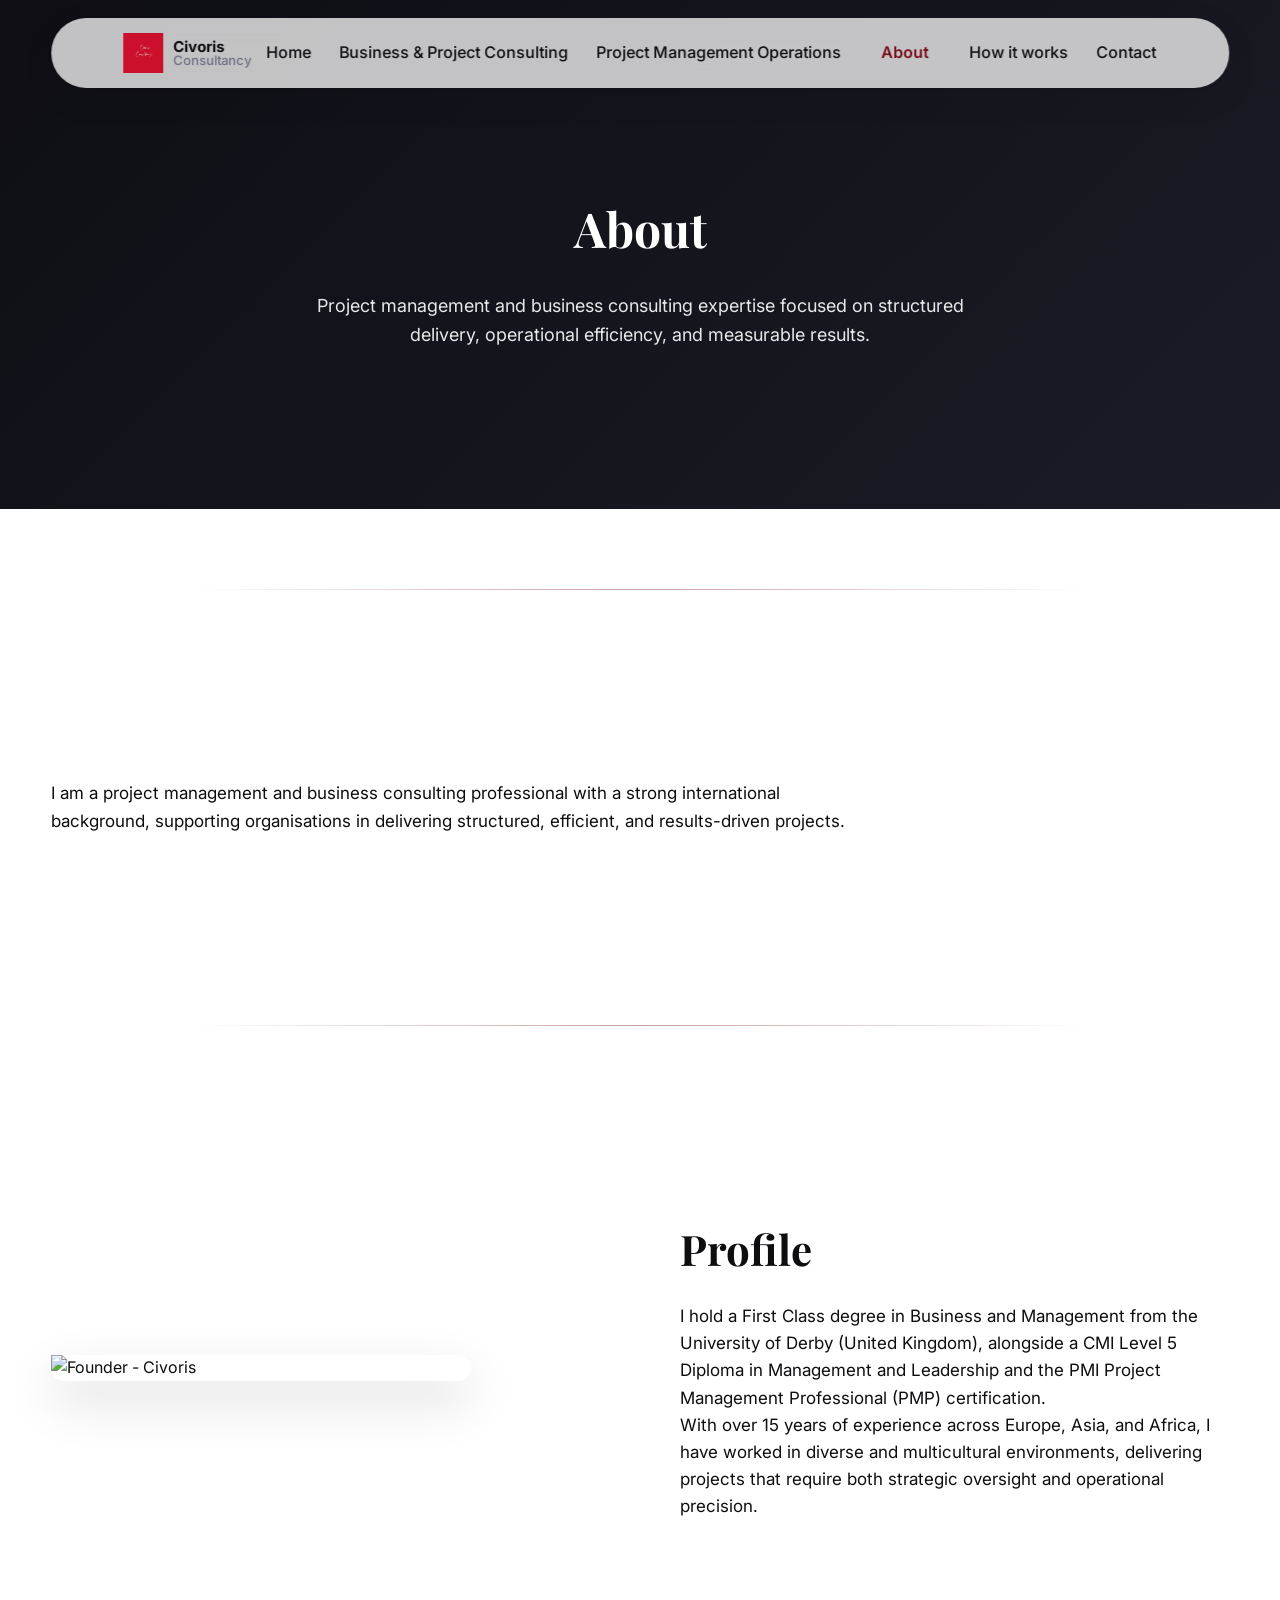
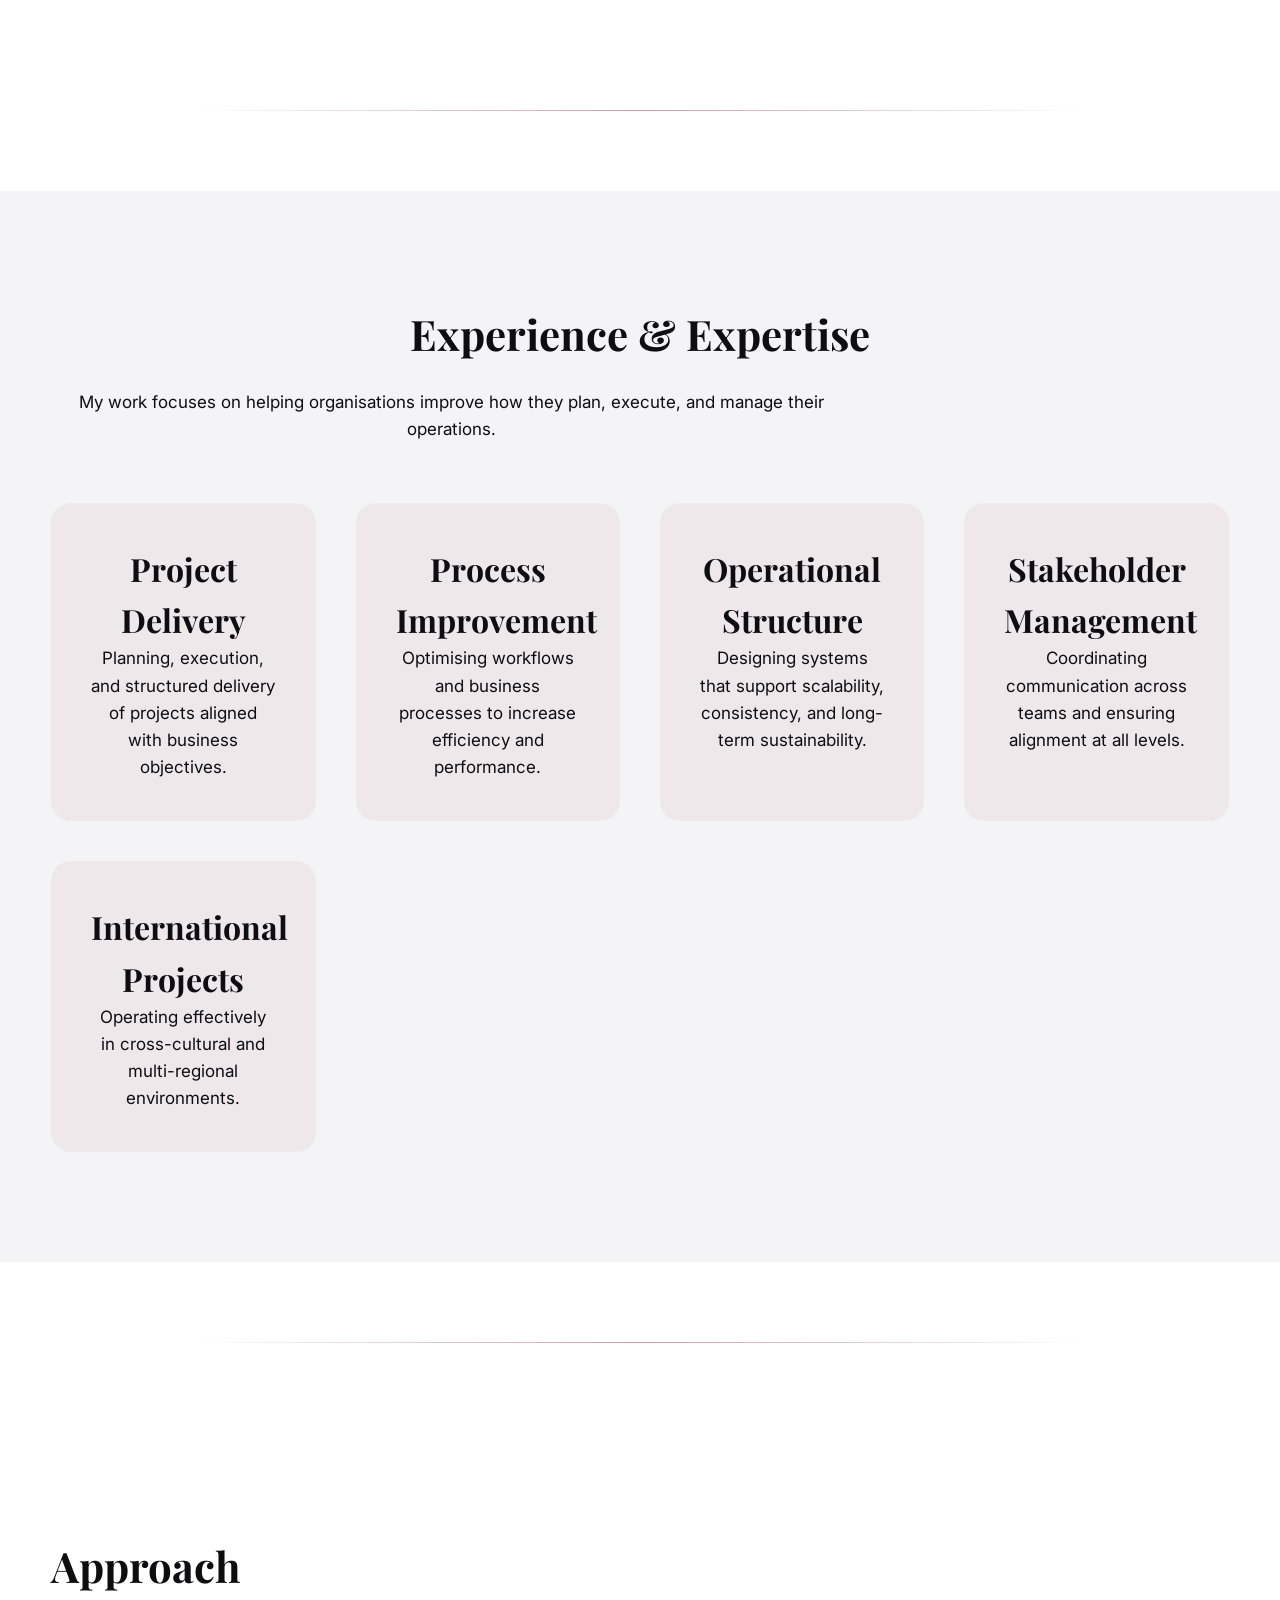
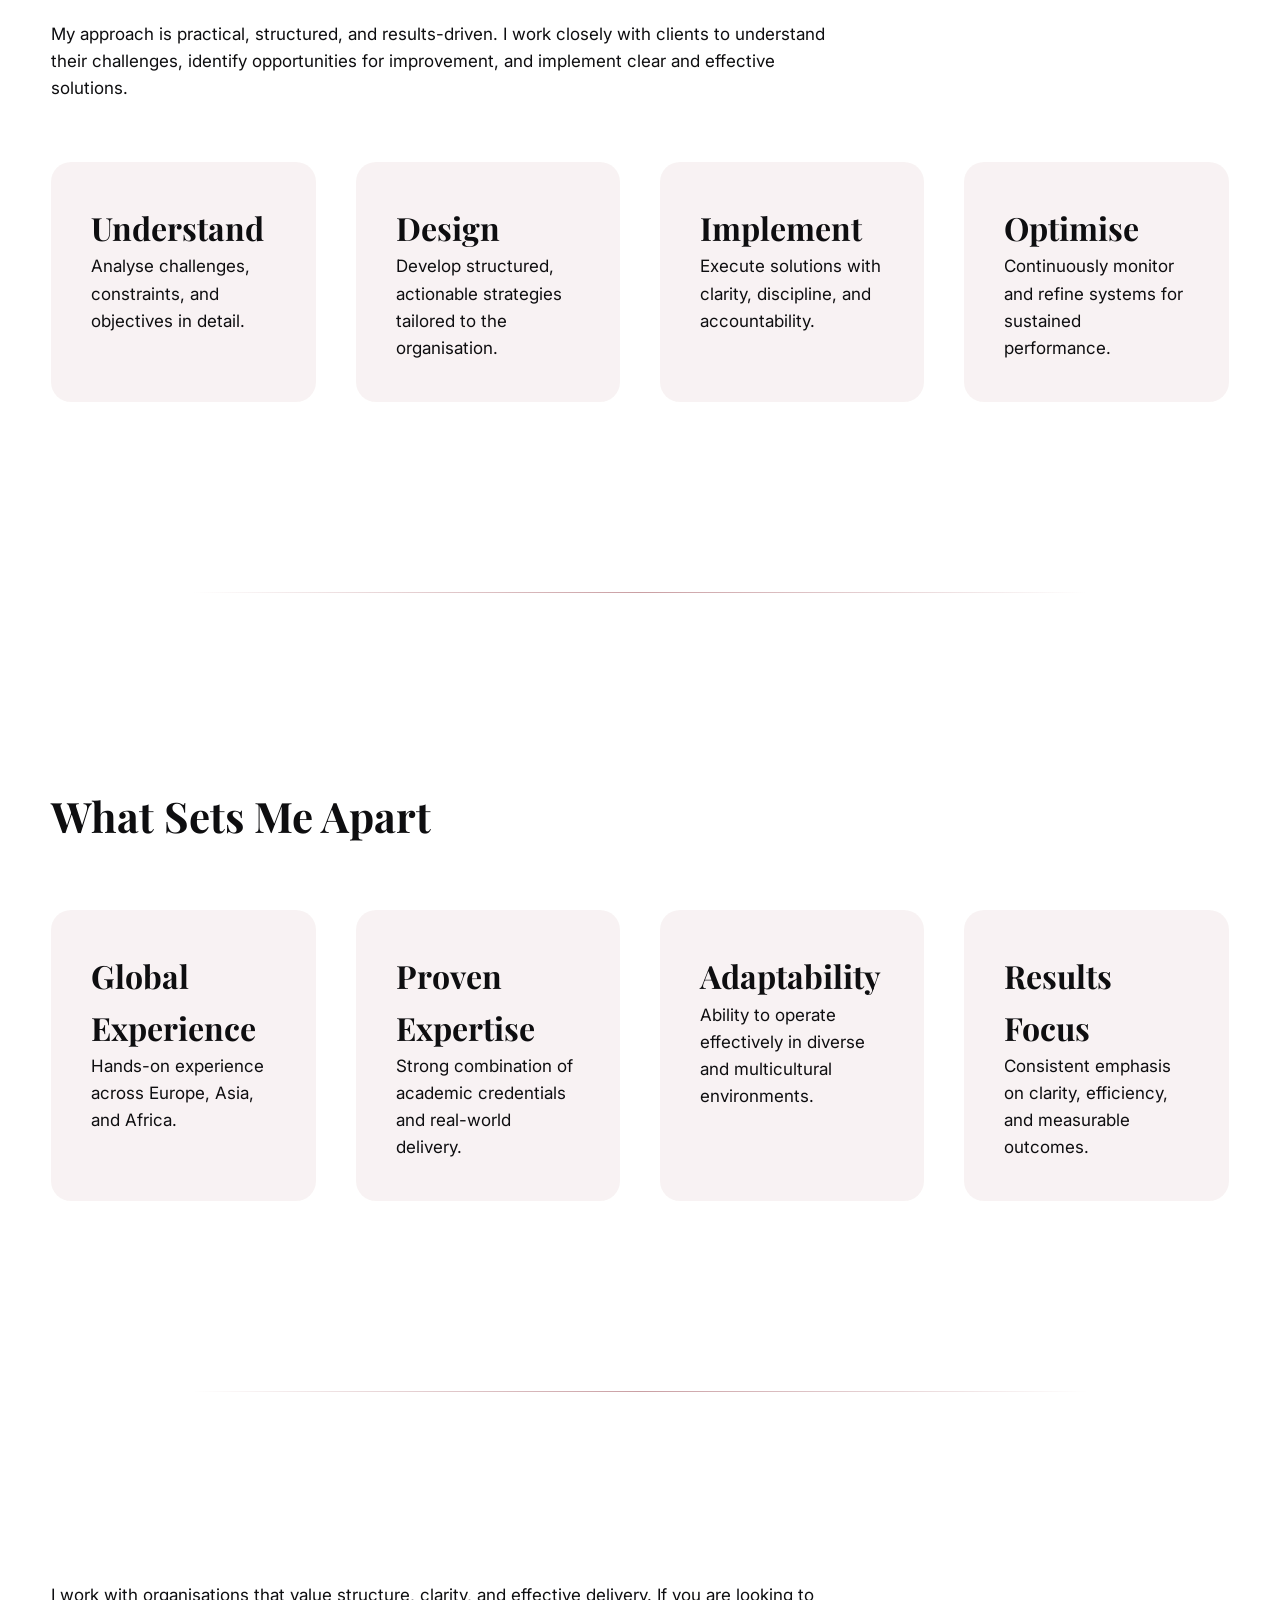
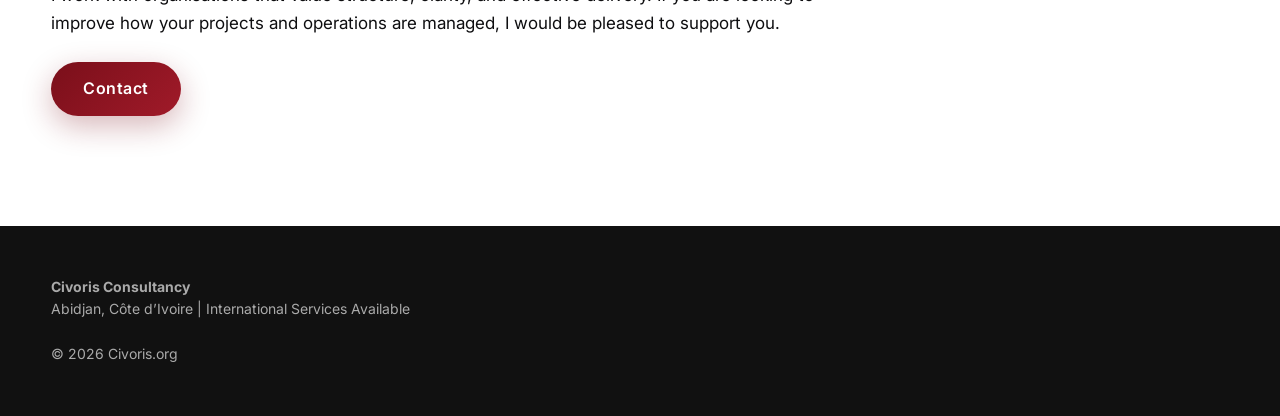
==== about/about.html @ b241bef3 "about founder picture update" ====
<!DOCTYPE html>
<html lang="en">
<head>
<meta charset="UTF-8">
<meta name="viewport" content="width=device-width, initial-scale=1.0">
<title>About | Civoris Consultancy</title>

<link href="https://fonts.googleapis.com/css2?family=Inter:wght@300;400;500;600;700&family=Playfair+Display:wght@600;700&display=swap" rel="stylesheet">
<link rel="stylesheet" href="style.css">

<link rel="icon" type="image/png" href="/home_images/civoris_logo.jpeg">
<meta name="theme-color" content="#7a0f1a">

</head>
<body>

<!-- HEADER -->
<header>
<nav id="navbar">
  <div class="container nav-container">
    
    <div class="logo">
      <a href="../index.html" class="logo-link">
        <img src="/home_images/civoris_logo.jpeg" alt="Civoris logo">
        <div class="logo-text">
          <span class="brand-main">Civoris</span>
          <span class="brand-sub">Consultancy</span>
        </div>
      </a>
    </div>

    <ul>
      <li><a href="../index.html">Home</a></li>
      <li><a href="../business_and_project_consulting/business.html">Business & Project Consulting</a></li>
      <li><a href="../Project_Management_Operations/civoris.html">Project Management Operations</a></li>
      <li><a class="nav-link active" href="#">About</a></li>
      <li><a href="../how_it_works/how.html">How it works</a></li>
      <li><a href="../contact/contact.html">Contact</a></li>
    </ul>

    <button class="hamburger" id="hamb" aria-label="Open mobile menu" aria-expanded="false">
      <span class="bar"></span>
    </button>

  </div>
</nav>
</header>

<!-- MOBILE NAV -->
<div id="mobilePanel" aria-hidden="true">
  <nav style="display:flex;flex-direction:column;gap:6px">

    <button class="mobile-toggle" onclick="window.location.href='../business_and_project_consulting/business.html'">
      Business & Project Consulting
    </button>

    <button class="mobile-toggle" onclick="window.location.href='../Project_Management_Operations/civoris.html'">
      Project Management Operations
    </button>

    <button class="mobile-toggle" onclick="window.location.href='../about/about.html'">
      About
    </button>

    <button class="mobile-toggle" onclick="window.location.href='../how_it_works/how.html'">
      How it works
    </button>

    <a href="../contact/contact.html" class="mobile-link" style="font-weight:700">
      Contact
    </a>

  </nav>
</div>

<main>

<!-- HERO -->
<section class="page-hero">
  <div class="container fade-in">
    <h1>About</h1>
    <p>Project management and business consulting expertise focused on structured delivery, operational efficiency, and measurable results.</p>
  </div>
</section>

<div class="divider"></div>

<!-- INTRO -->
<section>
  <div class="container fade-in">
    <p style="max-width:800px">
      I am a project management and business consulting professional with a strong international background, supporting organisations in delivering structured, efficient, and results-driven projects.
    </p>
  </div>
</section>

<div class="divider"></div>

<!-- PROFILE -->
<section>
  <div class="container founder fade-in">
    
    <div class="founder-img">
<img src="/about_images/founder_portrait.jpg" alt="Founder - Civoris">
    </div>

    <div class="founder-content">
      <h2>Profile</h2>
      <p>
        I hold a First Class degree in Business and Management from the University of Derby (United Kingdom), alongside a CMI Level 5 Diploma in Management and Leadership and the PMI Project Management Professional (PMP) certification.
      </p>
      <p>
        With over 15 years of experience across Europe, Asia, and Africa, I have worked in diverse and multicultural environments, delivering projects that require both strategic oversight and operational precision.
      </p>
    </div>

  </div>
</section>

<div class="divider"></div>

<!-- EXPERIENCE -->
<section class="experience">
  <div class="container fade-in">
    <h2>Experience & Expertise</h2>

    <p style="max-width:800px">
      My work focuses on helping organisations improve how they plan, execute, and manage their operations.
    </p>

    <div class="values-grid">

      <div class="value-box">
        <h3>Project Delivery</h3>
        <p>Planning, execution, and structured delivery of projects aligned with business objectives.</p>
      </div>

      <div class="value-box">
        <h3>Process Improvement</h3>
        <p>Optimising workflows and business processes to increase efficiency and performance.</p>
      </div>

      <div class="value-box">
        <h3>Operational Structure</h3>
        <p>Designing systems that support scalability, consistency, and long-term sustainability.</p>
      </div>

      <div class="value-box">
        <h3>Stakeholder Management</h3>
        <p>Coordinating communication across teams and ensuring alignment at all levels.</p>
      </div>

      <div class="value-box">
        <h3>International Projects</h3>
        <p>Operating effectively in cross-cultural and multi-regional environments.</p>
      </div>

    </div>

  </div>
</section>

<div class="divider"></div>

<!-- APPROACH -->
<section>
  <div class="container fade-in">
    <h2>Approach</h2>

    <p style="max-width:800px">
      My approach is practical, structured, and results-driven. I work closely with clients to understand their challenges, identify opportunities for improvement, and implement clear and effective solutions.
    </p>

    <div class="values-grid">

      <div class="value-box">
        <h3>Understand</h3>
        <p>Analyse challenges, constraints, and objectives in detail.</p>
      </div>

      <div class="value-box">
        <h3>Design</h3>
        <p>Develop structured, actionable strategies tailored to the organisation.</p>
      </div>

      <div class="value-box">
        <h3>Implement</h3>
        <p>Execute solutions with clarity, discipline, and accountability.</p>
      </div>

      <div class="value-box">
        <h3>Optimise</h3>
        <p>Continuously monitor and refine systems for sustained performance.</p>
      </div>

    </div>

  </div>
</section>

<div class="divider"></div>

<!-- DIFFERENTIATION -->
<section>
  <div class="container fade-in">
    <h2>What Sets Me Apart</h2>

    <div class="values-grid">

      <div class="value-box">
        <h3>Global Experience</h3>
        <p>Hands-on experience across Europe, Asia, and Africa.</p>
      </div>

      <div class="value-box">
        <h3>Proven Expertise</h3>
        <p>Strong combination of academic credentials and real-world delivery.</p>
      </div>

      <div class="value-box">
        <h3>Adaptability</h3>
        <p>Ability to operate effectively in diverse and multicultural environments.</p>
      </div>

      <div class="value-box">
        <h3>Results Focus</h3>
        <p>Consistent emphasis on clarity, efficiency, and measurable outcomes.</p>
      </div>

    </div>

  </div>
</section>

<div class="divider"></div>

<!-- CTA -->
<section>
  <div class="container fade-in">
    <p style="max-width:800px">
      I work with organisations that value structure, clarity, and effective delivery. If you are looking to improve how your projects and operations are managed, I would be pleased to support you.
    </p>
    <br>
    <a href="../contact/contact.html" class="btn-primary">Contact</a>
  </div>
</section>

<footer>
  <div class="container">
    <strong>Civoris Consultancy</strong><br>
    Abidjan, Côte d’Ivoire | International Services Available<br><br>
    © 2026 Civoris.org
  </div>
</footer>

</main>

<!-- SAME JS (UNCHANGED) -->
<script>
const hamb = document.getElementById("hamb");
const mobilePanel = document.getElementById("mobilePanel");

hamb.addEventListener("click", () => {
    const isOpen = mobilePanel.classList.toggle("show");
    mobilePanel.setAttribute("aria-hidden", String(!isOpen));
    hamb.setAttribute("aria-expanded", String(isOpen));
});

document.addEventListener("click", e => {
    if (!e.target.closest('#mobilePanel') && !e.target.closest('#hamb')) {
        mobilePanel.classList.remove('show');
        hamb.setAttribute('aria-expanded', 'false');
    }
});

window.addEventListener("scroll", () => {
  document.getElementById("navbar")
  .classList.toggle("scrolled", window.scrollY > 20);
});

const observer = new IntersectionObserver(entries => {
  entries.forEach(entry => {
    if(entry.isIntersecting){
      entry.target.classList.add("visible");
    }
  });
},{ threshold:0.15 });

document.querySelectorAll(".fade-in").forEach(el=>observer.observe(el));
</script>

</body>
</html>
---- about/style.css ----
/* =====================
   DESIGN SYSTEM
===================== */

:root{
  --burgundy:#7a0f1a;
  --burgundy-dark:#5c0b14;
  --black:#0e0e10;
  --dark:#15151c;
  --white:#ffffff;
  --light:#f4f4f6;
  --accent-dark:#7a0f1a;
--primary:#7a0f1a;
--nav-height:80px;
--muted:#6b7280;
  --transition:all .4s cubic-bezier(.2,.8,.2,1);
}
html{
  scroll-behavior:smooth;
}
*{margin:0;padding:0;box-sizing:border-box;}

body{
  font-family:'Inter', sans-serif;
  background:var(--white);
  color:var(--black);
  line-height:1.6;
  overflow-x:hidden;
}

h1,h2,h3{
  font-family:'Playfair Display', serif;
  font-weight:700;
}

h1{
font-size: clamp(34px,5vw,56px);
}

h2{
font-size: clamp(28px,4vw,42px);
}

h3{
font-size: clamp(22px,3vw,32px);
}

p{
font-size: clamp(15px,1.4vw,17px);
}

.container{
width:92%;
max-width:1250px;
margin:auto;
}


section{
padding:110px 0;
}

@media (max-width:880px){

section{
padding:80px 0;
}

}
  
.divider{
  height:1px;
  background:linear-gradient(to right, transparent, rgba(122,15,26,.4), transparent);
  margin:80px auto;
  width:70%;
}

h2{
  font-size:42px;
  margin-bottom:20px;
}

p{
  font-size:17px;
}
.btn-primary{
  backdrop-filter:blur(10px);
  background:linear-gradient(135deg,var(--burgundy),#a01a29);
  color:white;
  padding:14px 32px;
  text-decoration:none;
  font-weight:600;
  letter-spacing:.5px;
  border-radius:50px;
  box-shadow:0 10px 30px rgba(122,15,26,.3);
  transition:all .4s cubic-bezier(.2,.8,.2,1);
  display:inline-block;
}

.btn-primary:hover{
  transform:translateY(-3px);
  box-shadow:0 15px 40px rgba(122,15,26,.4);
}

.btn-outline{
  border:1px solid var(--burgundy);
  padding:12px 28px;
  background: var(--light);
    border-radius:50px;
  color:var(--burgundy);
  text-decoration:none;
  font-weight:600;
  transition:var(--transition);
}

.btn-outline:hover{
    border:1px solid var(--light);
  background:var(--burgundy);
  color:white;
}

/* =====================
   NAVIGATION
===================== */

nav{
  position:fixed;
  width:100%;
  backdrop-filter:blur(12px);
  background:rgba(255,255,255,0.75);
  padding:5px 0;
  z-index:1000;
  transition:all .4s ease;
}
nav.scrolled{
  box-shadow:0 4px 20px rgba(0,0,0,0.08);
}




/* =====================
   MODERN FLOATING NAVBAR
===================== */

#navbar{
position:fixed;
top:18px;
left:50%;
transform:translateX(-50%);
width:92%;
max-width:1200px;

background:rgba(255,255,255,0.75);
backdrop-filter:blur(14px);

border-radius:60px;

box-shadow:
0 10px 35px rgba(0,0,0,0.08),
0 2px 6px rgba(0,0,0,0.05);

z-index:1000;
transition:all .35s ease;
}

#navbar.scrolled{
top:10px;
box-shadow:0 15px 40px rgba(0,0,0,0.12);
}

.nav-container{
display:flex;
align-items:center;
justify-content:space-between;
padding:10px 25px;
}

/* =====================
   LOGO
===================== */

.logo-link{
display:flex;
align-items:center;
gap:10px;
text-decoration:none;
}

.logo img{
height:40px;
width:auto;
}

.logo-text{
display:flex;
flex-direction:column;
line-height:1.1;
}

.brand-main{
font-weight:700;
font-size:15px;
color:var(--black);
}

.brand-sub{
font-size:13px;
color:var(--muted);
margin-top:-2px;
}

/* =====================
   NAV LINKS
===================== */

nav ul{
display:flex;
list-style:none;
gap:28px;
}

.nav-link{
text-decoration:none;
font-weight:500;
color:var(--black);
padding:8px 12px;
border-radius:20px;
transition:all .3s ease;
}

/* hover */
.nav-link:hover{
color:var(--primary);
background:rgba(122,15,26,0.05);
}

/* ACTIVE LINK */
.nav-link.active{
color:var(--primary);
font-weight:600;
}

/* =====================
   HAMBURGER
===================== */

.hamburger{
display:none;
}

@media (max-width:880px){

nav ul{
display:none;
}

.hamburger{
display:flex;
}

}

nav a{
  text-decoration:none;
  color:var(--black);
  font-weight:500;
  transition:var(--transition);
}

nav a:hover{
  color:var(--burgundy);
}


/* hamburger button (mobile) */
.hamburger {
    display: none;
    width: 44px;
    height: 44px;
    border-radius: 10px;
    flex-direction:column;
gap:5px;
    background: transparent;
    margin-left:auto;
    border: 1px solid rgba(7,20,34,0.05);
    align-items: center;
    justify-content: center;
    cursor: pointer;
    transition: transform .18s ease, background .18s ease;
}

    .hamburger[aria-expanded="true"] {
        background: linear-gradient(90deg, rgba(0,224,211,0.08), rgba(0,224,211,0.03));
        transform: scale(0.98)
    }

    .hamburger span{
width:25px;
height:3px;
background:#7a0f1a;
display:block;
border-radius:3px;
}
    .hamburger .bar {
        width: 20px;
        height: 2px;
        background: var(--accent-dark);
        border-radius: 2px;
        display: block;
        position: relative
    }

        .hamburger .bar:after, .hamburger .bar:before {
            content: "";
            position: absolute;
            left: 0;
            width: 20px;
            height: 2px;
            background: var(--accent-dark);
            border-radius: 2px
        }

        .hamburger .bar:before {
            top: -6px
        }

        .hamburger .bar:after {
            top: 6px
        }

        /* ---------------- MOBILE PANEL (sliding) ---------------- */
#mobilePanel {
    position: fixed;
    height:auto;
min-height:250px;
    margin-top: 15px;
    left: 0;
    right: 0;
    top: var(--nav-height);
    background: linear-gradient(180deg, #ffffff, #f8fdff);
    box-shadow: 0 26px 60px rgba(2, 6, 12, 0.12);
    border-radius: 0 0 14px 14px;
    padding: 18px;
    display: none;
    z-index: 1500;
    border-top: 1px solid rgba(7, 20, 34, 0.04);
    max-height: 80vh;
    overflow-y: auto;
    opacity: 0;
    transform: translateY(-20px);
    transition: transform 0.25s cubic-bezier(.2, .9, .2, 1), opacity 0.25s ease;
}

    /* When shown */
    #mobilePanel.show {
        display: block;
        opacity: 1;
        transform: translateY(0);
    }

/* mobile links */
    #mobilePanel a.mobile-link:hover {
        color: var(--primary);
    }
.mobile-link {
    display: block;
    padding: 12px;
    font-weight: 700;
    border-radius: 10px;
    color: var(--accent-dark)
}

.mobile-toggle {
    display: flex;
    justify-content: space-between;
    align-items: center;
    width: 100%;
    padding: 12px;
    border-radius: 10px;
    background: transparent;
    border: none;
    font-weight: 700;
    cursor: pointer;
}

/* small screen: hide desktop nav, show hamburger */
@media (max-width:880px) {
    nav ul {
        display:none;
    }

    .hamburger {
        display: flex
    }

    header {
        left: 8px;
        right: 8px
    }
}

/* small helper to keep dropdown on top of other content */

.actions {
    display: flex;
    gap: 10px;
    align-items: center
}

/* =====================
   HERO
===================== */
/* =====================
   PAGE HERO
===================== */

.page-hero{
  background:linear-gradient(135deg,#0e0e14,#1b1b26);
  color:white;
    text-align:center;
  padding-top:190px;
  padding-bottom:160px;
}

.page-hero .container{
display:flex;
flex-direction:column;
align-items:center;
text-align:center;
}

.page-hero h1{
  font-size:48px;
  margin-bottom:25px;
  max-width:800px;
}

.page-hero p{
  font-size:18px;
  max-width:700px;
  opacity:.9;
}

/* =====================
   FOUNDER SECTION
===================== */

.founder{
  display:grid;
  grid-template-columns:1fr 1fr;
  gap:80px;
  align-items:center;
}

.founder-img {
  width: 100%;
  max-width: 420px;
  border-radius: 20px;
  object-fit: cover;
  box-shadow: 0 20px 50px rgba(0,0,0,0.15);
}

.founder-content h3{
  font-size:30px;
  margin-bottom:20px;
  color:var(--burgundy);
}

/* =====================
   EXPERIENCE BAND
===================== */

.experience{
  background:var(--light);
  text-align:center;
}

.experience-grid{
  display:grid;
  grid-template-columns:repeat(auto-fit,minmax(200px,1fr));
  gap:40px;
  margin-top:60px;
}

.experience-box{
  background:white;
  padding:40px;
  border-radius:20px;
  transition:var(--transition);
}
.experience-box:hover{
  transform:translateY(-10px);
  box-shadow:0 20px 50px rgba(0,0,0,.08);
}

/* =====================
   MISSION & VALUES
===================== */

.values-grid{
  display:grid;
  grid-template-columns:repeat(auto-fit,minmax(250px,1fr));
  gap:40px;
  margin-top:60px;
}

.value-box{
  background:rgba(122,15,26,.05);
  padding:40px;
  border-radius:20px;
  transition:var(--transition);
}
.value-box:hover{
  background:var(--burgundy);
  color:white;
  transform:translateY(-10px);
}

/* =====================
   RESPONSIVE
===================== */

@media(max-width:992px){
  .founder{
    grid-template-columns:1fr;
  }
}

@media(max-width:768px){
  .page-hero h1{font-size:34px;}
  nav ul{display:none;}
}


/* =====================
   CTA
===================== */

.cta{
  background:var(--black);
  color:white;
  text-align:center;
}

/* =====================
   FOOTER
===================== */

footer{
  background:#111;
  color:#aaa;
  padding:50px 0;
  font-size:14px;
}

/* =====================
   ANIMATIONS
===================== */

.fade-in{
  opacity:0;
  transform:translateY(60px);
  transition:all 1s cubic-bezier(.2,.8,.2,1);
}
  
  .fade-in.visible{
  opacity:1;
  transform:translateY(0);
}
/* =====================
   RESPONSIVE
===================== */

/* =====================
   MOBILE NAVIGATION
===================== */

@media (max-width:880px){

nav ul{
display:none;
}

.hamburger{
display:flex;
}

.logo{
font-size:18px;
}

section{
padding:90px 0;
}

h1{
font-size:34px;
}

h2{
font-size:30px;
}

}

@media (max-width:880px){

.logo img{
height:38px;
}

}
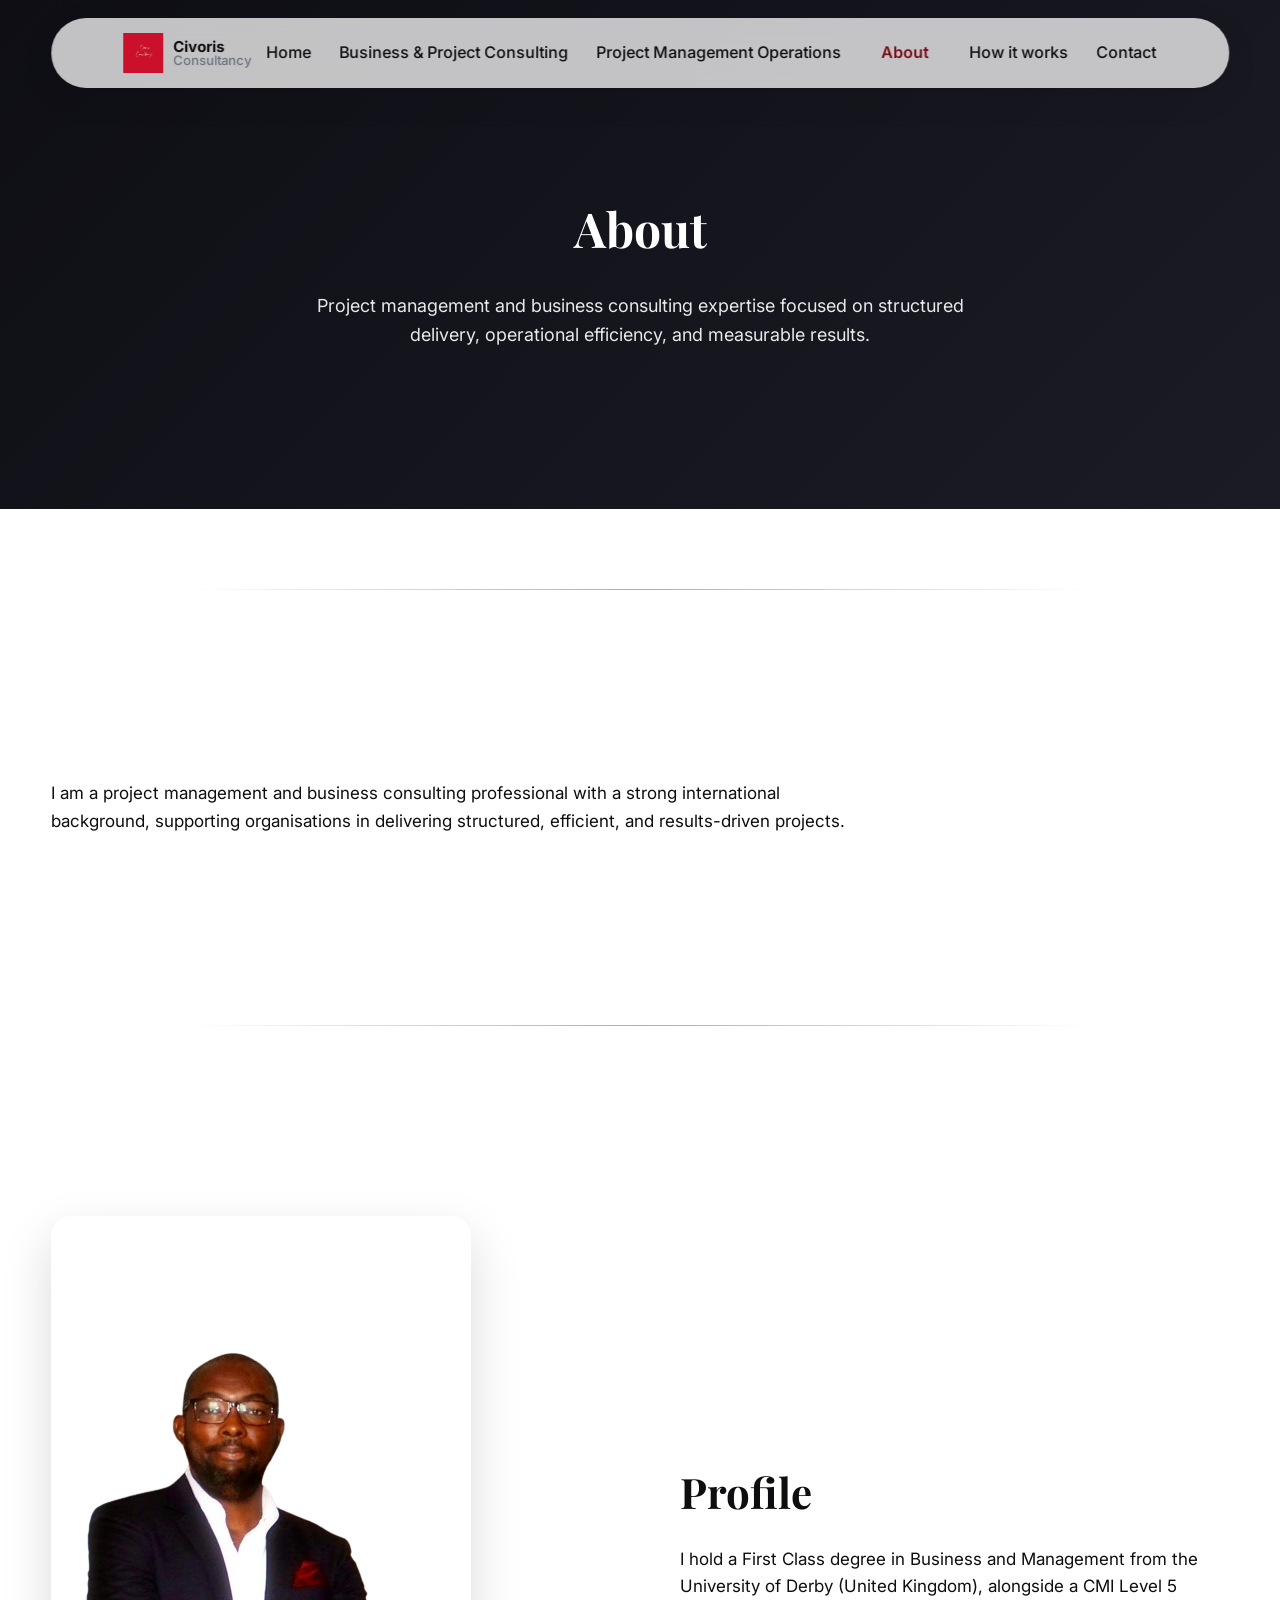
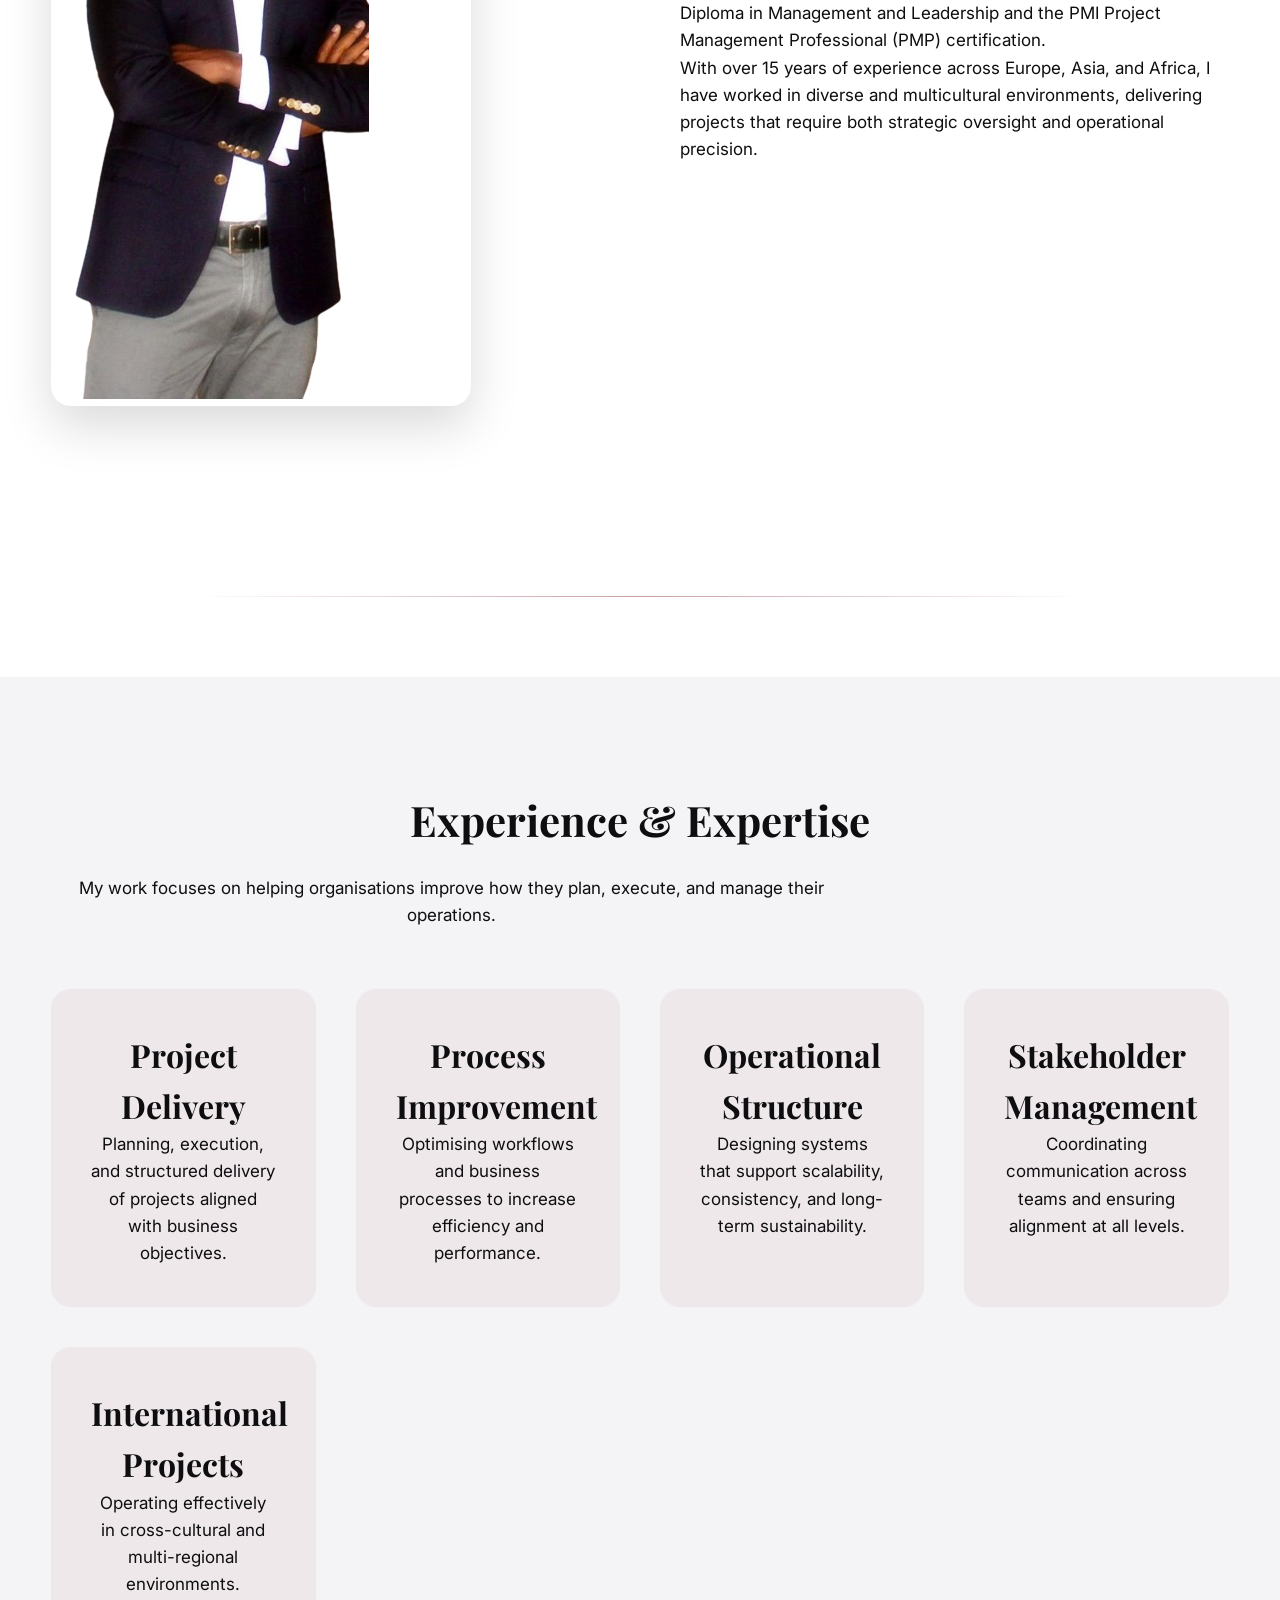
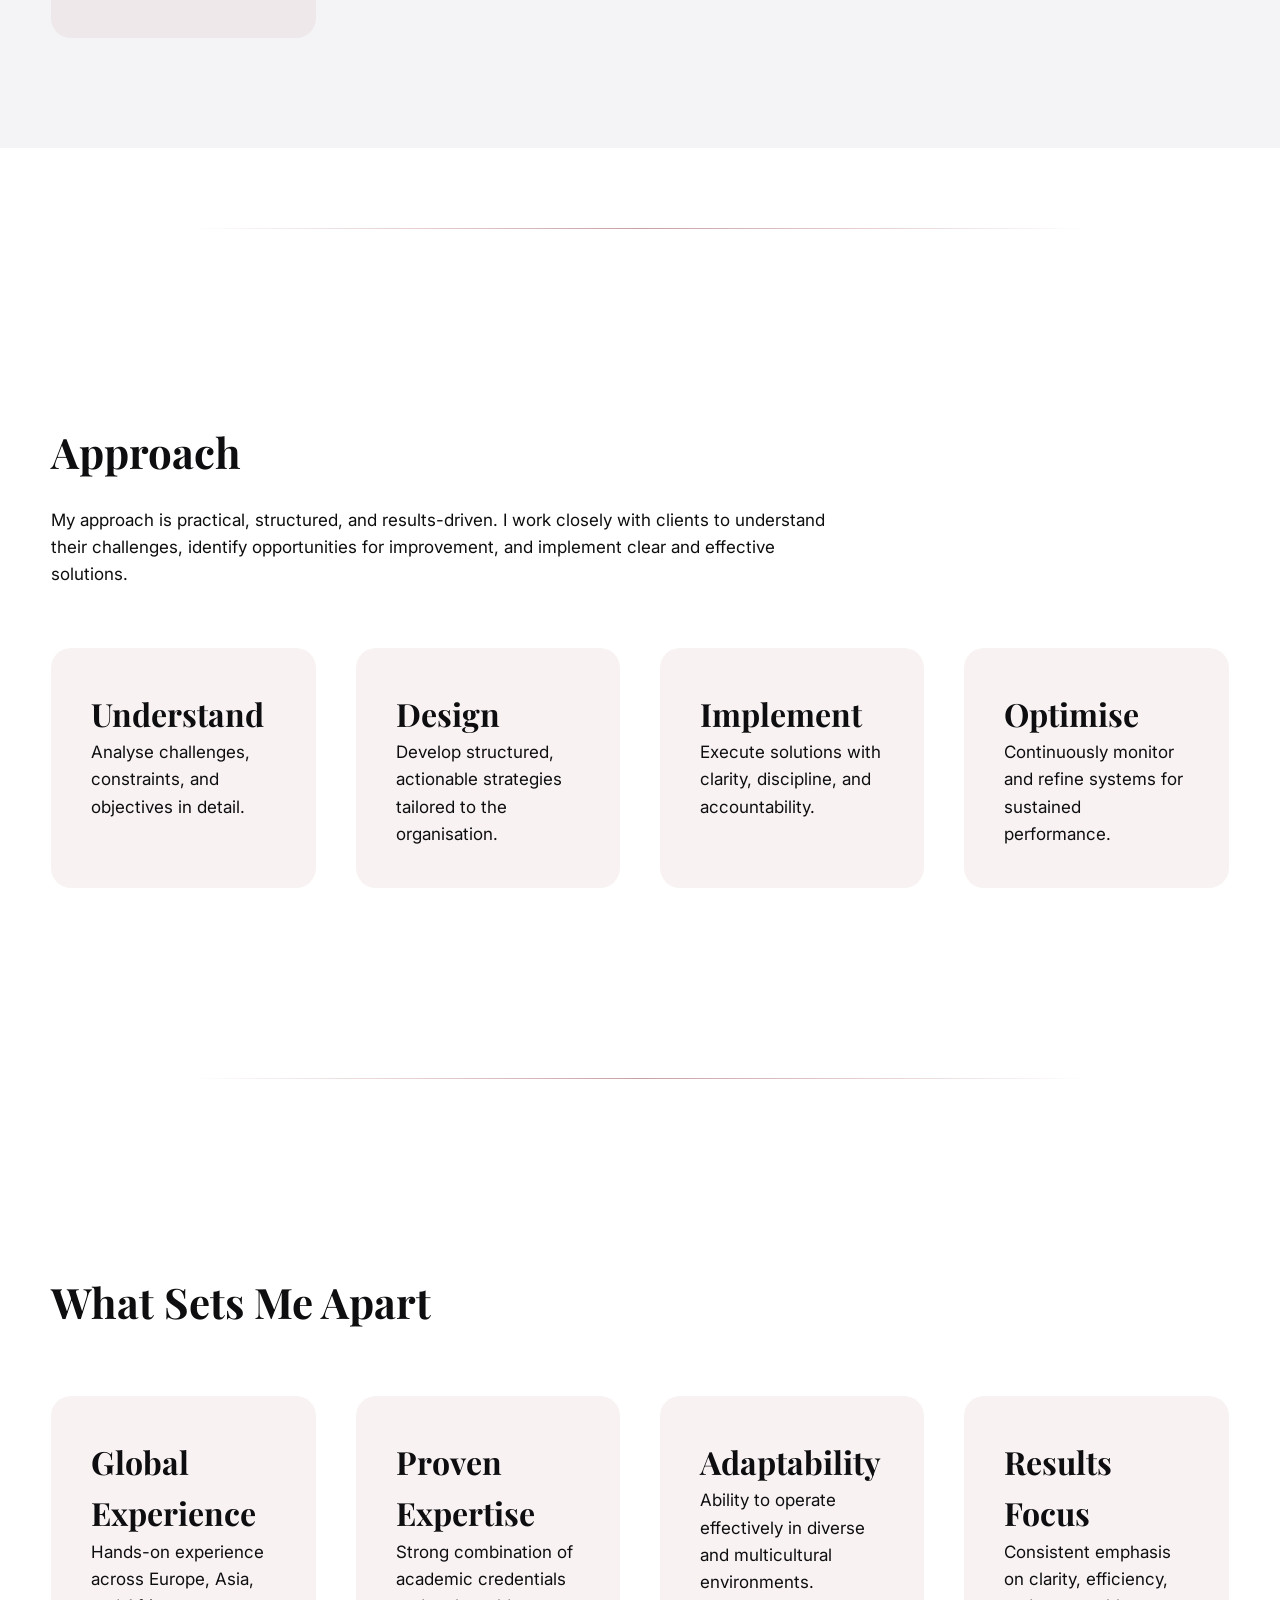
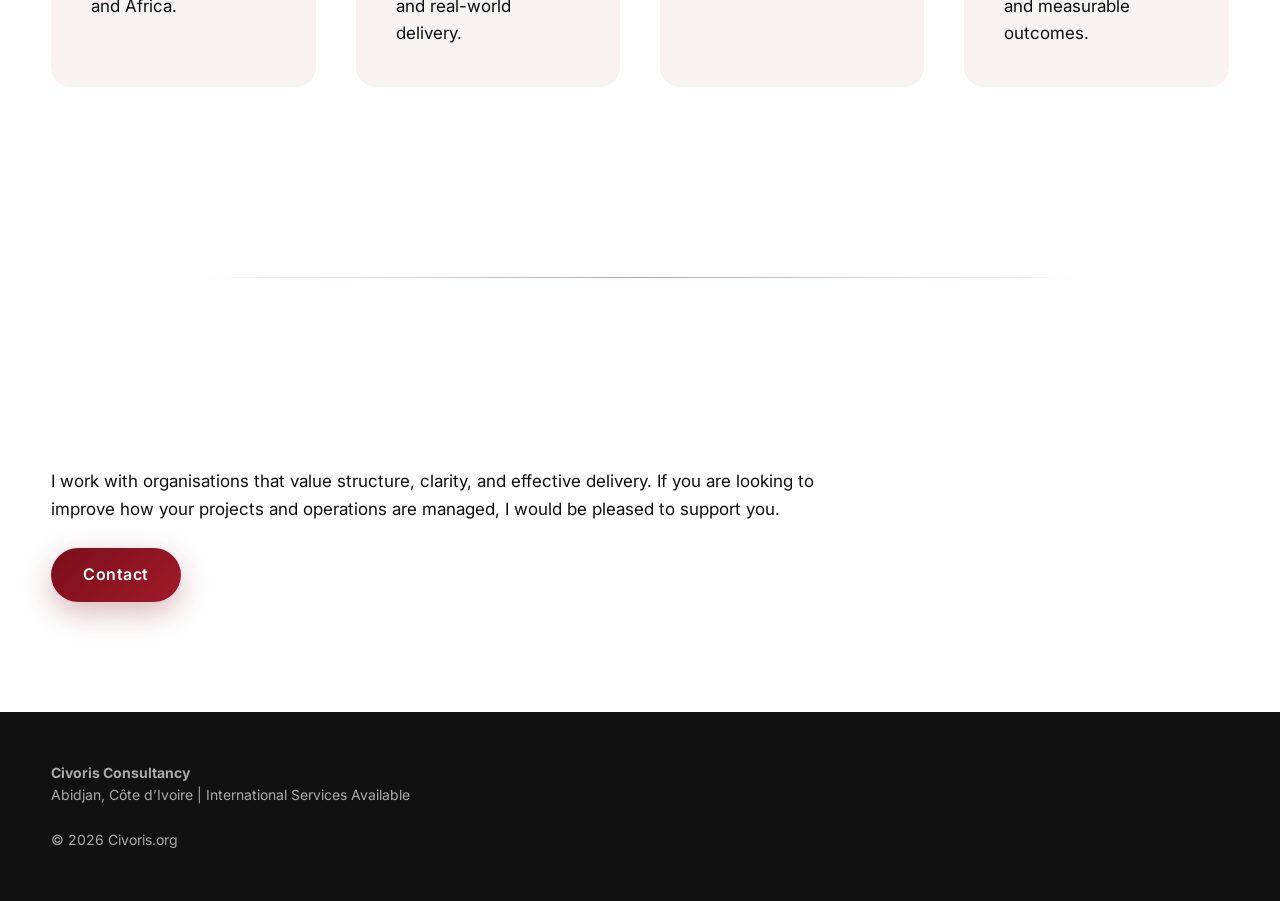
==== commit 7c0ac0eb: "about founder picture update" ====
--- a/about/about.html
+++ b/about/about.html
@@ -101,7 +101,7 @@
   <div class="container founder fade-in">
     
     <div class="founder-img">
-<img src="/about_images/founder_portrait.jpg" alt="Founder - Civoris">
+<img src="about_images/founder_portrait.png" alt="Founder - Civoris">
     </div>
 
     <div class="founder-content">
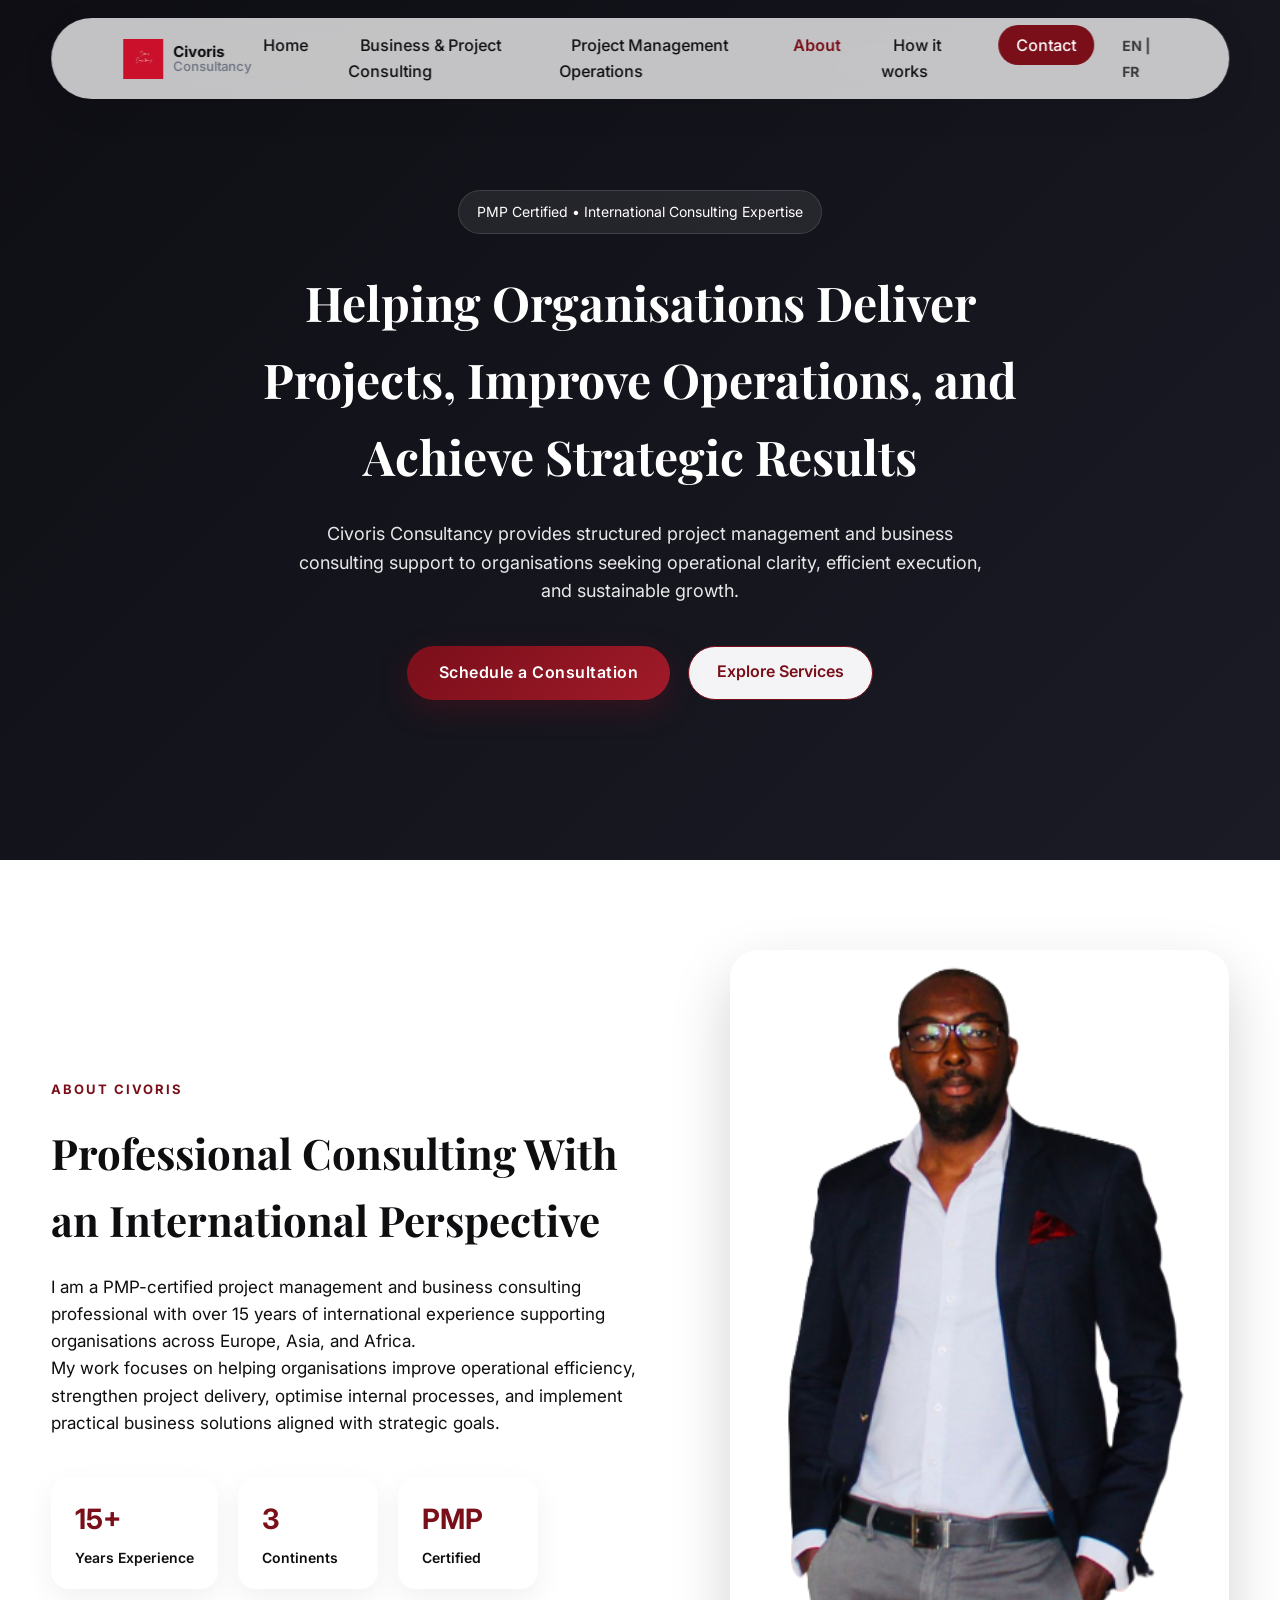
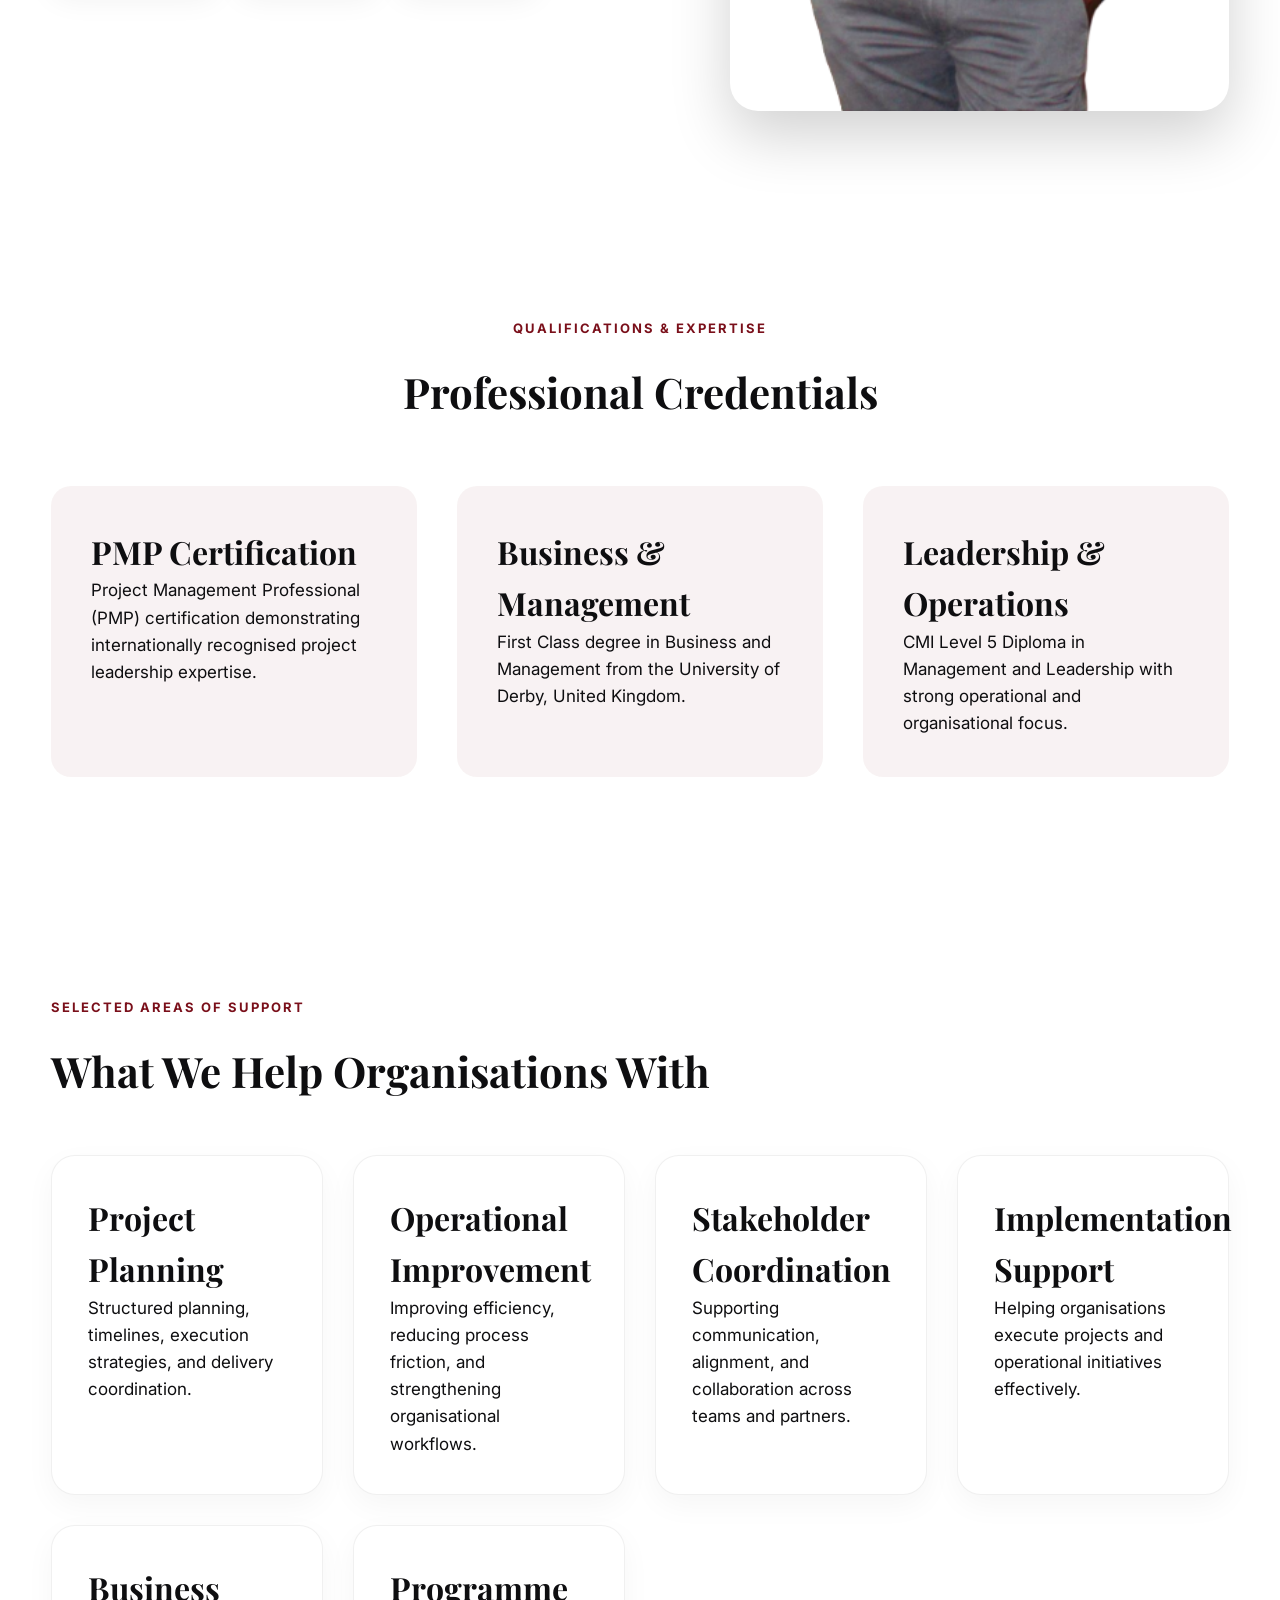
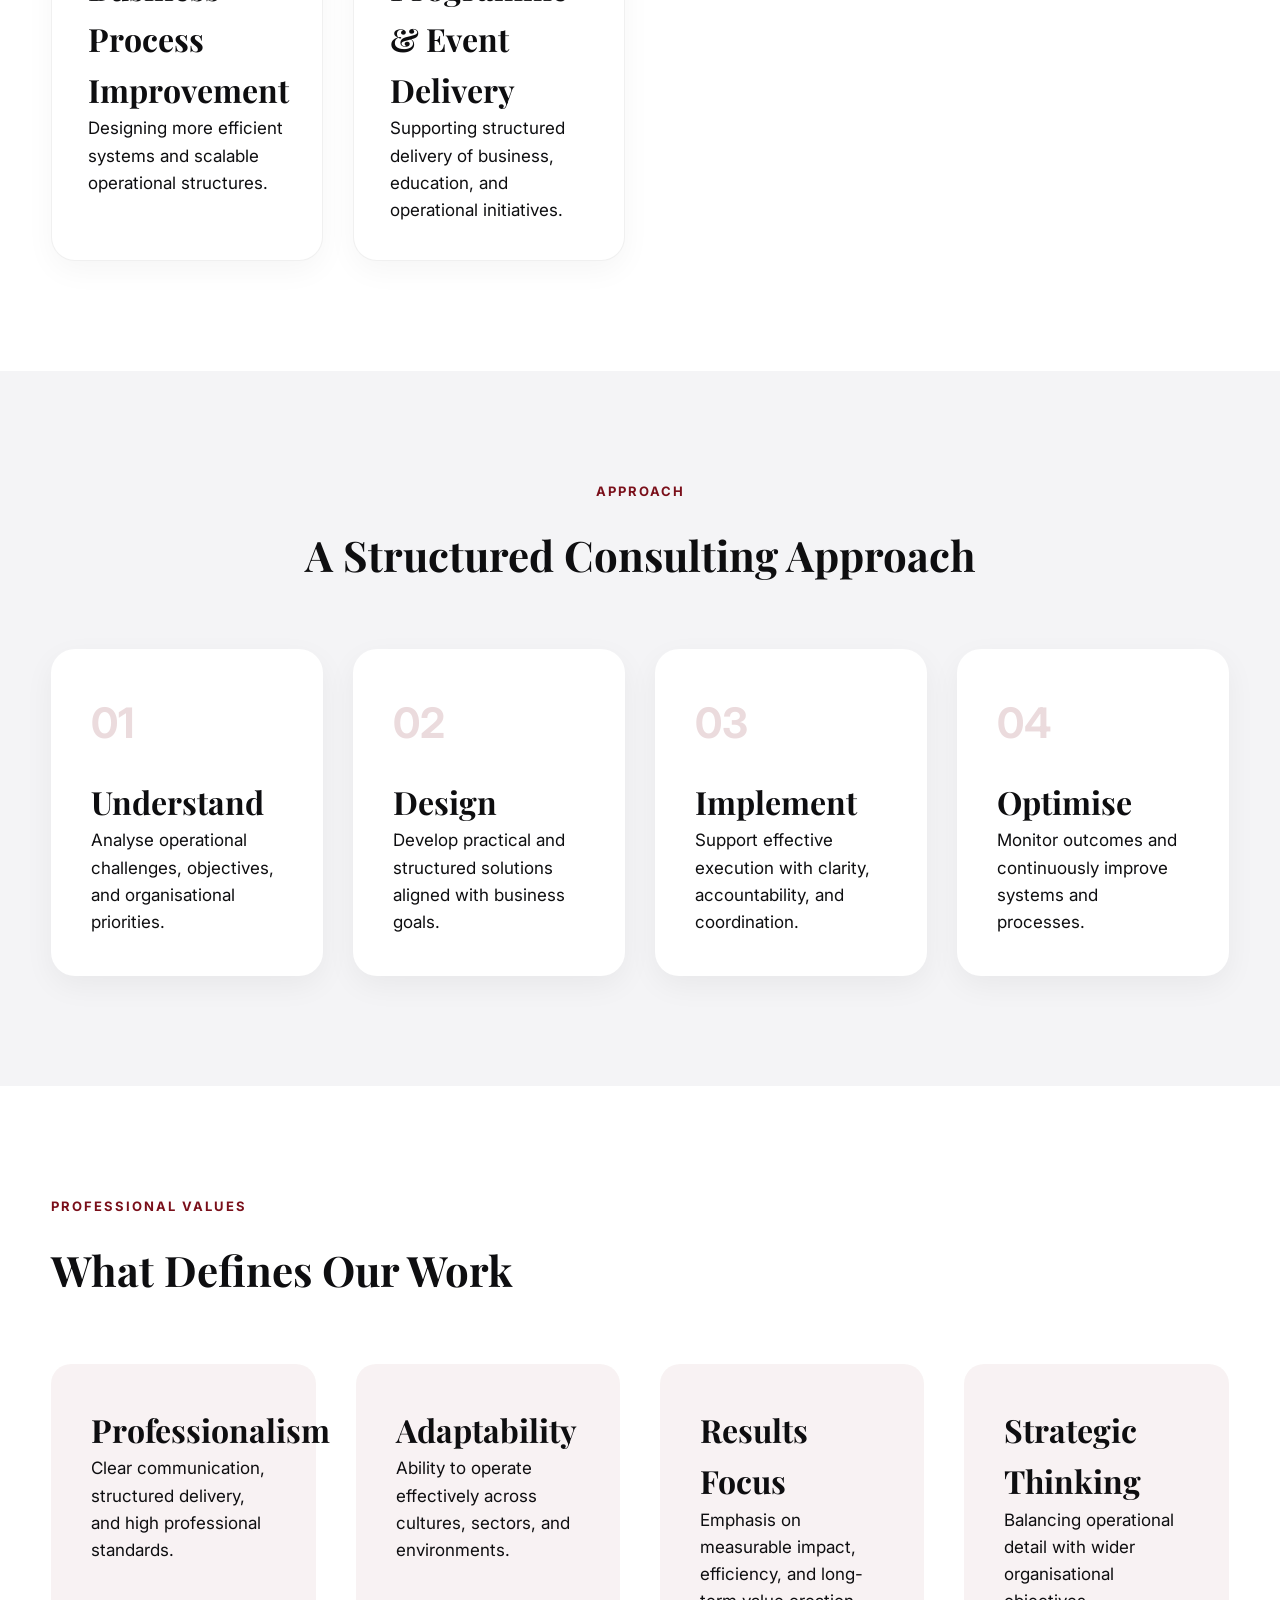
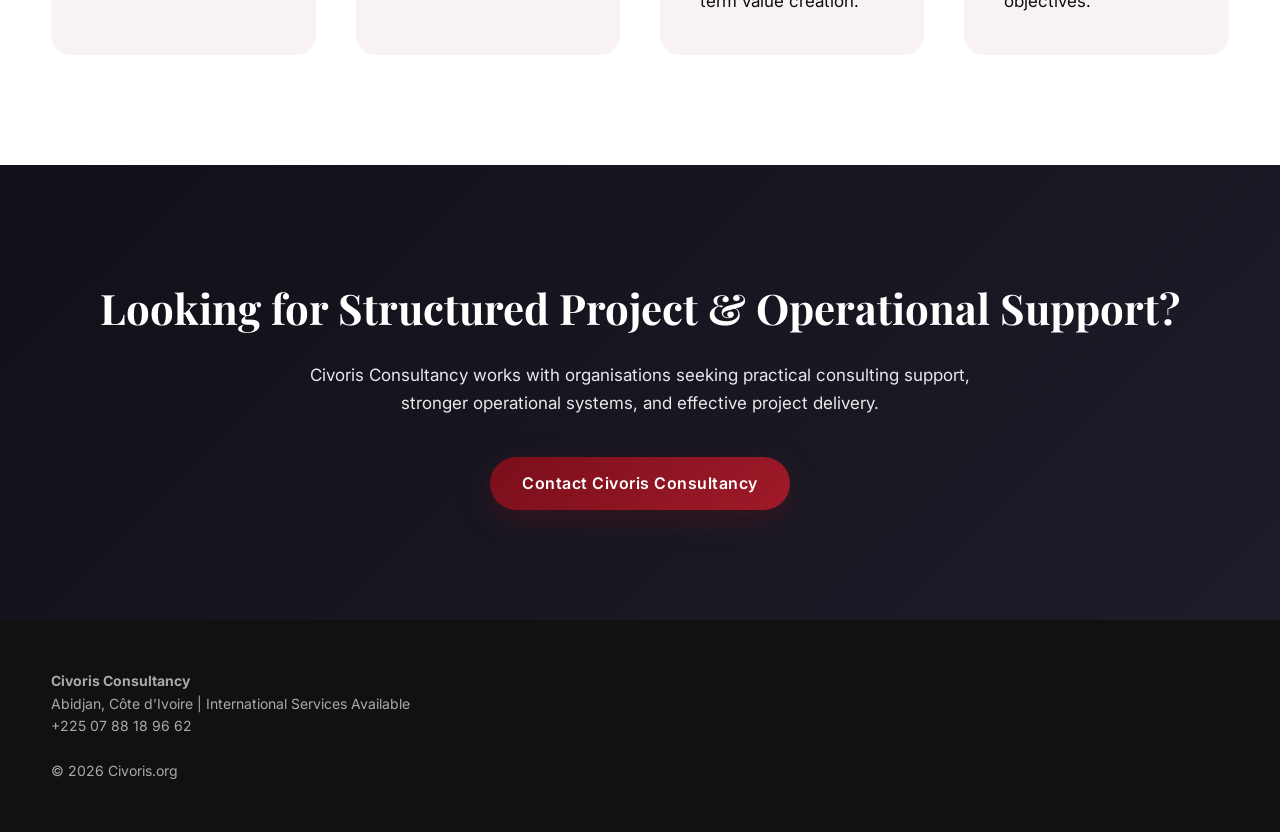
==== commit c03f3707: "About updated" ====
--- a/about/about.html
+++ b/about/about.html
@@ -3,290 +3,509 @@
 <head>
 <meta charset="UTF-8">
 <meta name="viewport" content="width=device-width, initial-scale=1.0">
-<title>About | Civoris Consultancy</title>
+
+<title>About | Civoris Consultancy | Project Management & Business Consulting</title>
+
+<meta name="description" content="Learn more about Civoris Consultancy and its PMP-certified project management and business consulting expertise helping organisations improve operations, project delivery, and strategic execution.">
+
+<meta name="keywords" content="project management consulting, business consulting, PMP consultant, operations consulting, strategy consulting, organisational improvement, project delivery, Civoris Consultancy">
 
 <link href="https://fonts.googleapis.com/css2?family=Inter:wght@300;400;500;600;700&family=Playfair+Display:wght@600;700&display=swap" rel="stylesheet">
+
 <link rel="stylesheet" href="style.css">
 
 <link rel="icon" type="image/png" href="/home_images/civoris_logo.jpeg">
+
 <meta name="theme-color" content="#7a0f1a">
-
 </head>
+
 <body>
 
 <!-- HEADER -->
 <header>
+
 <nav id="navbar">
-  <div class="container nav-container">
-    
-    <div class="logo">
-      <a href="../index.html" class="logo-link">
-        <img src="/home_images/civoris_logo.jpeg" alt="Civoris logo">
-        <div class="logo-text">
-          <span class="brand-main">Civoris</span>
-          <span class="brand-sub">Consultancy</span>
-        </div>
-      </a>
-    </div>
-
-    <ul>
-      <li><a href="../index.html">Home</a></li>
-      <li><a href="../business_and_project_consulting/business.html">Business & Project Consulting</a></li>
-      <li><a href="../Project_Management_Operations/civoris.html">Project Management Operations</a></li>
-      <li><a class="nav-link active" href="#">About</a></li>
-      <li><a href="../how_it_works/how.html">How it works</a></li>
-      <li><a href="../contact/contact.html">Contact</a></li>
-    </ul>
-
-    <button class="hamburger" id="hamb" aria-label="Open mobile menu" aria-expanded="false">
-      <span class="bar"></span>
-    </button>
-
-  </div>
+<div class="container nav-container">
+
+<div class="logo">
+<a href="../index.html" class="logo-link">
+<img src="/home_images/civoris_logo.jpeg" alt="Civoris Consultancy Logo">
+
+<div class="logo-text">
+<span class="brand-main">Civoris</span>
+<span class="brand-sub">Consultancy</span>
+</div>
+</a>
+</div>
+
+<ul>
+
+<li><a class="nav-link" href="../index.html">Home</a></li>
+
+<li><a class="nav-link" href="../business_and_project_consulting/business.html">
+Business & Project Consulting
+</a></li>
+
+<li><a class="nav-link" href="../Project_Management_Operations/civoris.html">
+Project Management Operations
+</a></li>
+
+<li><a class="nav-link active" href="#">
+About
+</a></li>
+
+<li><a class="nav-link" href="../how_it_works/how.html">
+How it works
+</a></li>
+
+<li>
+<a class="nav-contact" href="../contact/contact.html">
+Contact
+</a>
+</li>
+
+<li>
+<a class="lang-switch" href="#">
+EN | FR
+</a>
+</li>
+
+</ul>
+
+<button class="hamburger" id="hamb" aria-label="Open mobile menu" aria-expanded="false">
+<span class="bar"></span>
+</button>
+
+</div>
 </nav>
+
 </header>
 
-<!-- MOBILE NAV -->
+<!-- MOBILE MENU -->
 <div id="mobilePanel" aria-hidden="true">
-  <nav style="display:flex;flex-direction:column;gap:6px">
-
-    <button class="mobile-toggle" onclick="window.location.href='../business_and_project_consulting/business.html'">
-      Business & Project Consulting
-    </button>
-
-    <button class="mobile-toggle" onclick="window.location.href='../Project_Management_Operations/civoris.html'">
-      Project Management Operations
-    </button>
-
-    <button class="mobile-toggle" onclick="window.location.href='../about/about.html'">
-      About
-    </button>
-
-    <button class="mobile-toggle" onclick="window.location.href='../how_it_works/how.html'">
-      How it works
-    </button>
-
-    <a href="../contact/contact.html" class="mobile-link" style="font-weight:700">
-      Contact
-    </a>
-
-  </nav>
+
+<nav class="mobile-nav">
+
+<a href="../index.html" class="mobile-link">Home</a>
+
+<a href="../business_and_project_consulting/business.html" class="mobile-link">
+Business & Project Consulting
+</a>
+
+<a href="../Project_Management_Operations/civoris.html" class="mobile-link">
+Project Management Operations
+</a>
+
+<a href="../about/about.html" class="mobile-link active-mobile">
+About
+</a>
+
+<a href="../how_it_works/how.html" class="mobile-link">
+How it works
+</a>
+
+<a href="../contact/contact.html" class="mobile-contact">
+Contact
+</a>
+
+<a href="#" class="mobile-lang">
+EN | FR
+</a>
+
+</nav>
 </div>
 
 <main>
 
 <!-- HERO -->
 <section class="page-hero">
-  <div class="container fade-in">
-    <h1>About</h1>
-    <p>Project management and business consulting expertise focused on structured delivery, operational efficiency, and measurable results.</p>
-  </div>
-</section>
-
-<div class="divider"></div>
+
+<div class="container fade-in">
+
+<div class="hero-badge">
+PMP Certified • International Consulting Expertise
+</div>
+
+<h1>
+Helping Organisations Deliver Projects, Improve Operations, and Achieve Strategic Results
+</h1>
+
+<p>
+Civoris Consultancy provides structured project management and business consulting support to organisations seeking operational clarity, efficient execution, and sustainable growth.
+</p>
+
+<div class="hero-actions">
+<a href="../contact/contact.html" class="btn-primary">
+Schedule a Consultation
+</a>
+
+<a href="../Project_Management_Operations/civoris.html" class="btn-outline">
+Explore Services
+</a>
+</div>
+
+</div>
+
+</section>
 
 <!-- INTRO -->
+<section class="intro-section">
+
+<div class="container intro-grid fade-in">
+
+<div class="intro-text">
+
+<div class="section-tag">
+ABOUT CIVORIS
+</div>
+
+<h2>
+Professional Consulting With an International Perspective
+</h2>
+
+<p>
+I am a PMP-certified project management and business consulting professional with over 15 years of international experience supporting organisations across Europe, Asia, and Africa.
+</p>
+
+<p>
+My work focuses on helping organisations improve operational efficiency, strengthen project delivery, optimise internal processes, and implement practical business solutions aligned with strategic goals.
+</p>
+
+<div class="credibility-strip">
+
+<div class="credibility-item">
+<span>15+</span>
+Years Experience
+</div>
+
+<div class="credibility-item">
+<span>3</span>
+Continents
+</div>
+
+<div class="credibility-item">
+<span>PMP</span>
+Certified
+</div>
+
+</div>
+
+</div>
+
+<div class="founder-img-wrap">
+
+<img src="about_images/founder_portrait.png"
+alt="Founder of Civoris Consultancy">
+
+</div>
+
+</div>
+
+</section>
+
+<!-- QUALIFICATIONS -->
+<section class="qualifications">
+
+<div class="container fade-in">
+
+<div class="section-tag center">
+QUALIFICATIONS & EXPERTISE
+</div>
+
+<h2 class="center-title">
+Professional Credentials
+</h2>
+
+<div class="values-grid">
+
+<div class="value-box">
+<h3>PMP Certification</h3>
+<p>
+Project Management Professional (PMP) certification demonstrating internationally recognised project leadership expertise.
+</p>
+</div>
+
+<div class="value-box">
+<h3>Business & Management</h3>
+<p>
+First Class degree in Business and Management from the University of Derby, United Kingdom.
+</p>
+</div>
+
+<div class="value-box">
+<h3>Leadership & Operations</h3>
+<p>
+CMI Level 5 Diploma in Management and Leadership with strong operational and organisational focus.
+</p>
+</div>
+
+</div>
+
+</div>
+
+</section>
+
+<!-- WHAT WE HELP WITH -->
 <section>
-  <div class="container fade-in">
-    <p style="max-width:800px">
-      I am a project management and business consulting professional with a strong international background, supporting organisations in delivering structured, efficient, and results-driven projects.
-    </p>
-  </div>
-</section>
-
-<div class="divider"></div>
-
-<!-- PROFILE -->
+
+<div class="container fade-in">
+
+<div class="section-tag">
+SELECTED AREAS OF SUPPORT
+</div>
+
+<h2>
+What We Help Organisations With
+</h2>
+
+<div class="support-grid">
+
+<div class="support-card">
+<h3>Project Planning</h3>
+<p>
+Structured planning, timelines, execution strategies, and delivery coordination.
+</p>
+</div>
+
+<div class="support-card">
+<h3>Operational Improvement</h3>
+<p>
+Improving efficiency, reducing process friction, and strengthening organisational workflows.
+</p>
+</div>
+
+<div class="support-card">
+<h3>Stakeholder Coordination</h3>
+<p>
+Supporting communication, alignment, and collaboration across teams and partners.
+</p>
+</div>
+
+<div class="support-card">
+<h3>Implementation Support</h3>
+<p>
+Helping organisations execute projects and operational initiatives effectively.
+</p>
+</div>
+
+<div class="support-card">
+<h3>Business Process Improvement</h3>
+<p>
+Designing more efficient systems and scalable operational structures.
+</p>
+</div>
+
+<div class="support-card">
+<h3>Programme & Event Delivery</h3>
+<p>
+Supporting structured delivery of business, education, and operational initiatives.
+</p>
+</div>
+
+</div>
+
+</div>
+
+</section>
+
+<!-- APPROACH -->
+<section class="approach-section">
+
+<div class="container fade-in">
+
+<div class="section-tag center">
+APPROACH
+</div>
+
+<h2 class="center-title">
+A Structured Consulting Approach
+</h2>
+
+<div class="approach-grid">
+
+<div class="approach-step">
+<div class="step-number">01</div>
+<h3>Understand</h3>
+<p>
+Analyse operational challenges, objectives, and organisational priorities.
+</p>
+</div>
+
+<div class="approach-step">
+<div class="step-number">02</div>
+<h3>Design</h3>
+<p>
+Develop practical and structured solutions aligned with business goals.
+</p>
+</div>
+
+<div class="approach-step">
+<div class="step-number">03</div>
+<h3>Implement</h3>
+<p>
+Support effective execution with clarity, accountability, and coordination.
+</p>
+</div>
+
+<div class="approach-step">
+<div class="step-number">04</div>
+<h3>Optimise</h3>
+<p>
+Monitor outcomes and continuously improve systems and processes.
+</p>
+</div>
+
+</div>
+
+</div>
+
+</section>
+
+<!-- VALUES -->
 <section>
-  <div class="container founder fade-in">
-    
-    <div class="founder-img">
-<img src="about_images/founder_portrait.png" alt="Founder - Civoris">
-    </div>
-
-    <div class="founder-content">
-      <h2>Profile</h2>
-      <p>
-        I hold a First Class degree in Business and Management from the University of Derby (United Kingdom), alongside a CMI Level 5 Diploma in Management and Leadership and the PMI Project Management Professional (PMP) certification.
-      </p>
-      <p>
-        With over 15 years of experience across Europe, Asia, and Africa, I have worked in diverse and multicultural environments, delivering projects that require both strategic oversight and operational precision.
-      </p>
-    </div>
-
-  </div>
-</section>
-
-<div class="divider"></div>
-
-<!-- EXPERIENCE -->
-<section class="experience">
-  <div class="container fade-in">
-    <h2>Experience & Expertise</h2>
-
-    <p style="max-width:800px">
-      My work focuses on helping organisations improve how they plan, execute, and manage their operations.
-    </p>
-
-    <div class="values-grid">
-
-      <div class="value-box">
-        <h3>Project Delivery</h3>
-        <p>Planning, execution, and structured delivery of projects aligned with business objectives.</p>
-      </div>
-
-      <div class="value-box">
-        <h3>Process Improvement</h3>
-        <p>Optimising workflows and business processes to increase efficiency and performance.</p>
-      </div>
-
-      <div class="value-box">
-        <h3>Operational Structure</h3>
-        <p>Designing systems that support scalability, consistency, and long-term sustainability.</p>
-      </div>
-
-      <div class="value-box">
-        <h3>Stakeholder Management</h3>
-        <p>Coordinating communication across teams and ensuring alignment at all levels.</p>
-      </div>
-
-      <div class="value-box">
-        <h3>International Projects</h3>
-        <p>Operating effectively in cross-cultural and multi-regional environments.</p>
-      </div>
-
-    </div>
-
-  </div>
-</section>
-
-<div class="divider"></div>
-
-<!-- APPROACH -->
-<section>
-  <div class="container fade-in">
-    <h2>Approach</h2>
-
-    <p style="max-width:800px">
-      My approach is practical, structured, and results-driven. I work closely with clients to understand their challenges, identify opportunities for improvement, and implement clear and effective solutions.
-    </p>
-
-    <div class="values-grid">
-
-      <div class="value-box">
-        <h3>Understand</h3>
-        <p>Analyse challenges, constraints, and objectives in detail.</p>
-      </div>
-
-      <div class="value-box">
-        <h3>Design</h3>
-        <p>Develop structured, actionable strategies tailored to the organisation.</p>
-      </div>
-
-      <div class="value-box">
-        <h3>Implement</h3>
-        <p>Execute solutions with clarity, discipline, and accountability.</p>
-      </div>
-
-      <div class="value-box">
-        <h3>Optimise</h3>
-        <p>Continuously monitor and refine systems for sustained performance.</p>
-      </div>
-
-    </div>
-
-  </div>
-</section>
-
-<div class="divider"></div>
-
-<!-- DIFFERENTIATION -->
-<section>
-  <div class="container fade-in">
-    <h2>What Sets Me Apart</h2>
-
-    <div class="values-grid">
-
-      <div class="value-box">
-        <h3>Global Experience</h3>
-        <p>Hands-on experience across Europe, Asia, and Africa.</p>
-      </div>
-
-      <div class="value-box">
-        <h3>Proven Expertise</h3>
-        <p>Strong combination of academic credentials and real-world delivery.</p>
-      </div>
-
-      <div class="value-box">
-        <h3>Adaptability</h3>
-        <p>Ability to operate effectively in diverse and multicultural environments.</p>
-      </div>
-
-      <div class="value-box">
-        <h3>Results Focus</h3>
-        <p>Consistent emphasis on clarity, efficiency, and measurable outcomes.</p>
-      </div>
-
-    </div>
-
-  </div>
-</section>
-
-<div class="divider"></div>
+
+<div class="container fade-in">
+
+<div class="section-tag">
+PROFESSIONAL VALUES
+</div>
+
+<h2>
+What Defines Our Work
+</h2>
+
+<div class="values-grid">
+
+<div class="value-box">
+<h3>Professionalism</h3>
+<p>
+Clear communication, structured delivery, and high professional standards.
+</p>
+</div>
+
+<div class="value-box">
+<h3>Adaptability</h3>
+<p>
+Ability to operate effectively across cultures, sectors, and environments.
+</p>
+</div>
+
+<div class="value-box">
+<h3>Results Focus</h3>
+<p>
+Emphasis on measurable impact, efficiency, and long-term value creation.
+</p>
+</div>
+
+<div class="value-box">
+<h3>Strategic Thinking</h3>
+<p>
+Balancing operational detail with wider organisational objectives.
+</p>
+</div>
+
+</div>
+
+</div>
+
+</section>
 
 <!-- CTA -->
-<section>
-  <div class="container fade-in">
-    <p style="max-width:800px">
-      I work with organisations that value structure, clarity, and effective delivery. If you are looking to improve how your projects and operations are managed, I would be pleased to support you.
-    </p>
-    <br>
-    <a href="../contact/contact.html" class="btn-primary">Contact</a>
-  </div>
+<section class="cta-section">
+
+<div class="container fade-in">
+
+<h2>
+Looking for Structured Project & Operational Support?
+</h2>
+
+<p>
+Civoris Consultancy works with organisations seeking practical consulting support, stronger operational systems, and effective project delivery.
+</p>
+
+<a href="../contact/contact.html" class="btn-primary">
+Contact Civoris Consultancy
+</a>
+
+</div>
+
 </section>
 
 <footer>
-  <div class="container">
-    <strong>Civoris Consultancy</strong><br>
-    Abidjan, Côte d’Ivoire | International Services Available<br><br>
-    © 2026 Civoris.org
-  </div>
+
+<div class="container">
+
+<strong>Civoris Consultancy</strong><br>
+
+Abidjan, Côte d’Ivoire | International Services Available<br>
+
++225 07 88 18 96 62<br><br>
+
+© 2026 Civoris.org
+
+</div>
+
 </footer>
 
 </main>
 
-<!-- SAME JS (UNCHANGED) -->
 <script>
+
 const hamb = document.getElementById("hamb");
 const mobilePanel = document.getElementById("mobilePanel");
 
 hamb.addEventListener("click", () => {
-    const isOpen = mobilePanel.classList.toggle("show");
-    mobilePanel.setAttribute("aria-hidden", String(!isOpen));
-    hamb.setAttribute("aria-expanded", String(isOpen));
+
+const isOpen = mobilePanel.classList.toggle("show");
+
+mobilePanel.setAttribute("aria-hidden", String(!isOpen));
+
+hamb.setAttribute("aria-expanded", String(isOpen));
+
+document.body.classList.toggle("menu-open");
+
 });
 
 document.addEventListener("click", e => {
-    if (!e.target.closest('#mobilePanel') && !e.target.closest('#hamb')) {
-        mobilePanel.classList.remove('show');
-        hamb.setAttribute('aria-expanded', 'false');
-    }
+
+if (
+!e.target.closest('#mobilePanel')
+&& !e.target.closest('#hamb')
+){
+
+mobilePanel.classList.remove('show');
+
+hamb.setAttribute('aria-expanded', 'false');
+
+document.body.classList.remove("menu-open");
+
+}
+
 });
 
 window.addEventListener("scroll", () => {
-  document.getElementById("navbar")
-  .classList.toggle("scrolled", window.scrollY > 20);
+
+document.getElementById("navbar")
+.classList.toggle("scrolled", window.scrollY > 20);
+
 });
 
 const observer = new IntersectionObserver(entries => {
-  entries.forEach(entry => {
-    if(entry.isIntersecting){
-      entry.target.classList.add("visible");
-    }
-  });
+
+entries.forEach(entry => {
+
+if(entry.isIntersecting){
+
+entry.target.classList.add("visible");
+
+}
+
+});
+
 },{ threshold:0.15 });
 
-document.querySelectorAll(".fade-in").forEach(el=>observer.observe(el));
+document.querySelectorAll(".fade-in").forEach(el => observer.observe(el));
+
 </script>
 
 </body>
--- a/about/style.css
+++ b/about/style.css
@@ -330,58 +330,89 @@
         }
 
         /* ---------------- MOBILE PANEL (sliding) ---------------- */
-#mobilePanel {
-    position: fixed;
-    height:auto;
-min-height:250px;
-    margin-top: 15px;
-    left: 0;
-    right: 0;
-    top: var(--nav-height);
-    background: linear-gradient(180deg, #ffffff, #f8fdff);
-    box-shadow: 0 26px 60px rgba(2, 6, 12, 0.12);
-    border-radius: 0 0 14px 14px;
-    padding: 18px;
-    display: none;
-    z-index: 1500;
-    border-top: 1px solid rgba(7, 20, 34, 0.04);
-    max-height: 80vh;
-    overflow-y: auto;
-    opacity: 0;
-    transform: translateY(-20px);
-    transition: transform 0.25s cubic-bezier(.2, .9, .2, 1), opacity 0.25s ease;
-}
-
-    /* When shown */
-    #mobilePanel.show {
-        display: block;
-        opacity: 1;
-        transform: translateY(0);
-    }
-
-/* mobile links */
-    #mobilePanel a.mobile-link:hover {
-        color: var(--primary);
-    }
-.mobile-link {
-    display: block;
-    padding: 12px;
-    font-weight: 700;
-    border-radius: 10px;
-    color: var(--accent-dark)
-}
-
-.mobile-toggle {
-    display: flex;
-    justify-content: space-between;
-    align-items: center;
-    width: 100%;
-    padding: 12px;
-    border-radius: 10px;
-    background: transparent;
-    border: none;
-    font-weight: 700;
-    cursor: pointer;
+#mobilePanel{
+
+position:fixed;
+
+top:95px;
+left:50%;
+
+transform:translateX(-50%) translateY(-20px);
+
+width:92%;
+max-width:1200px;
+
+background:rgba(255,255,255,0.92);
+
+backdrop-filter:blur(18px);
+
+border-radius:28px;
+
+padding:24px;
+
+box-shadow:
+0 25px 60px rgba(0,0,0,0.12);
+
+opacity:0;
+visibility:hidden;
+
+transition:
+all .45s cubic-bezier(.2,.8,.2,1);
+
+z-index:999;
+
+}
+
+#mobilePanel.show{
+
+opacity:1;
+visibility:visible;
+
+transform:translateX(-50%) translateY(0);
+
+}
+
+.mobile-nav{
+display:flex;
+flex-direction:column;
+gap:10px;
+}
+
+.mobile-link,
+.mobile-contact,
+.mobile-lang{
+
+padding:14px 18px;
+
+border-radius:16px;
+
+text-decoration:none;
+
+font-weight:600;
+
+transition:all .3s ease;
+
+color:var(--black);
+
+}
+
+.mobile-link:hover{
+background:rgba(122,15,26,.06);
+}
+
+.mobile-contact{
+
+background:var(--burgundy);
+
+color:white;
+
+text-align:center;
+
+}
+
+.active-mobile{
+background:rgba(122,15,26,.08);
+color:var(--burgundy);
 }
 
 /* small screen: hide desktop nav, show hamburger */
@@ -411,6 +442,295 @@
 /* =====================
    HERO
 ===================== */
+.hero-badge{
+
+display:inline-flex;
+
+padding:10px 18px;
+
+border-radius:50px;
+
+background:rgba(255,255,255,0.08);
+
+border:1px solid rgba(255,255,255,0.12);
+
+font-size:14px;
+
+margin-bottom:30px;
+
+backdrop-filter:blur(10px);
+
+}
+
+.hero-actions{
+display:flex;
+gap:18px;
+margin-top:40px;
+flex-wrap:wrap;
+justify-content:center;
+}
+
+.section-tag{
+
+font-size:13px;
+
+font-weight:700;
+
+letter-spacing:2px;
+
+color:var(--burgundy);
+
+margin-bottom:20px;
+
+}
+
+.center{
+text-align:center;
+}
+
+.center-title{
+text-align:center;
+margin-bottom:20px;
+}
+
+.intro-section{
+padding-top:90px;
+padding-bottom:90px;
+}
+
+.intro-grid{
+
+display:grid;
+
+grid-template-columns:1.1fr .9fr;
+
+gap:70px;
+
+align-items:center;
+
+}
+
+.founder-img-wrap img{
+
+width:100%;
+
+border-radius:28px;
+
+box-shadow:
+0 25px 60px rgba(0,0,0,.18);
+
+}
+
+.credibility-strip{
+
+display:flex;
+
+gap:20px;
+
+margin-top:40px;
+
+flex-wrap:wrap;
+
+}
+
+.credibility-item{
+
+background:white;
+
+padding:20px 24px;
+
+border-radius:18px;
+
+box-shadow:
+0 10px 30px rgba(0,0,0,.06);
+
+font-size:14px;
+
+font-weight:600;
+
+min-width:140px;
+
+}
+
+.credibility-item span{
+
+display:block;
+
+font-size:28px;
+
+font-weight:700;
+
+color:var(--burgundy);
+
+margin-bottom:5px;
+
+}
+
+.support-grid{
+
+display:grid;
+
+grid-template-columns:
+repeat(auto-fit,minmax(260px,1fr));
+
+gap:30px;
+
+margin-top:50px;
+
+}
+
+.support-card{
+
+padding:36px;
+
+border-radius:24px;
+
+background:white;
+
+border:1px solid rgba(0,0,0,.06);
+
+transition:all .4s ease;
+
+box-shadow:
+0 10px 30px rgba(0,0,0,.04);
+
+}
+
+.support-card:hover{
+
+transform:translateY(-10px);
+
+box-shadow:
+0 20px 50px rgba(0,0,0,.08);
+
+}
+
+.approach-section{
+background:var(--light);
+}
+
+.approach-grid{
+
+display:grid;
+
+grid-template-columns:
+repeat(auto-fit,minmax(220px,1fr));
+
+gap:30px;
+
+margin-top:60px;
+
+}
+
+.approach-step{
+
+background:white;
+
+padding:40px;
+
+border-radius:24px;
+
+position:relative;
+
+box-shadow:
+0 10px 30px rgba(0,0,0,.05);
+
+}
+
+.step-number{
+
+font-size:42px;
+
+font-weight:700;
+
+color:rgba(122,15,26,.15);
+
+margin-bottom:20px;
+
+}
+
+.cta-section{
+
+background:
+linear-gradient(
+135deg,
+#101018,
+#1d1d2a
+);
+
+color:white;
+
+text-align:center;
+
+}
+
+.cta-section p{
+
+max-width:700px;
+
+margin:20px auto 40px;
+
+opacity:.9;
+
+}
+
+.nav-contact{
+
+background:var(--burgundy);
+
+color:white;
+
+padding:10px 18px;
+
+border-radius:50px;
+
+transition:all .3s ease;
+
+}
+
+.nav-contact:hover{
+
+background:#991827;
+
+transform:translateY(-2px);
+
+}
+
+.lang-switch{
+
+font-size:14px;
+
+font-weight:700;
+
+opacity:.75;
+
+}
+
+@media(max-width:992px){
+
+.intro-grid{
+grid-template-columns:1fr;
+}
+
+.hero-actions{
+justify-content:center;
+}
+
+}
+
+@media(max-width:768px){
+
+.hero-actions{
+flex-direction:column;
+align-items:center;
+}
+
+.credibility-strip{
+justify-content:center;
+}
+
+}
+
 /* =====================
    PAGE HERO
 ===================== */
@@ -442,6 +762,8 @@
   opacity:.9;
 }
 
+
+
 /* =====================
    FOUNDER SECTION
 ===================== */
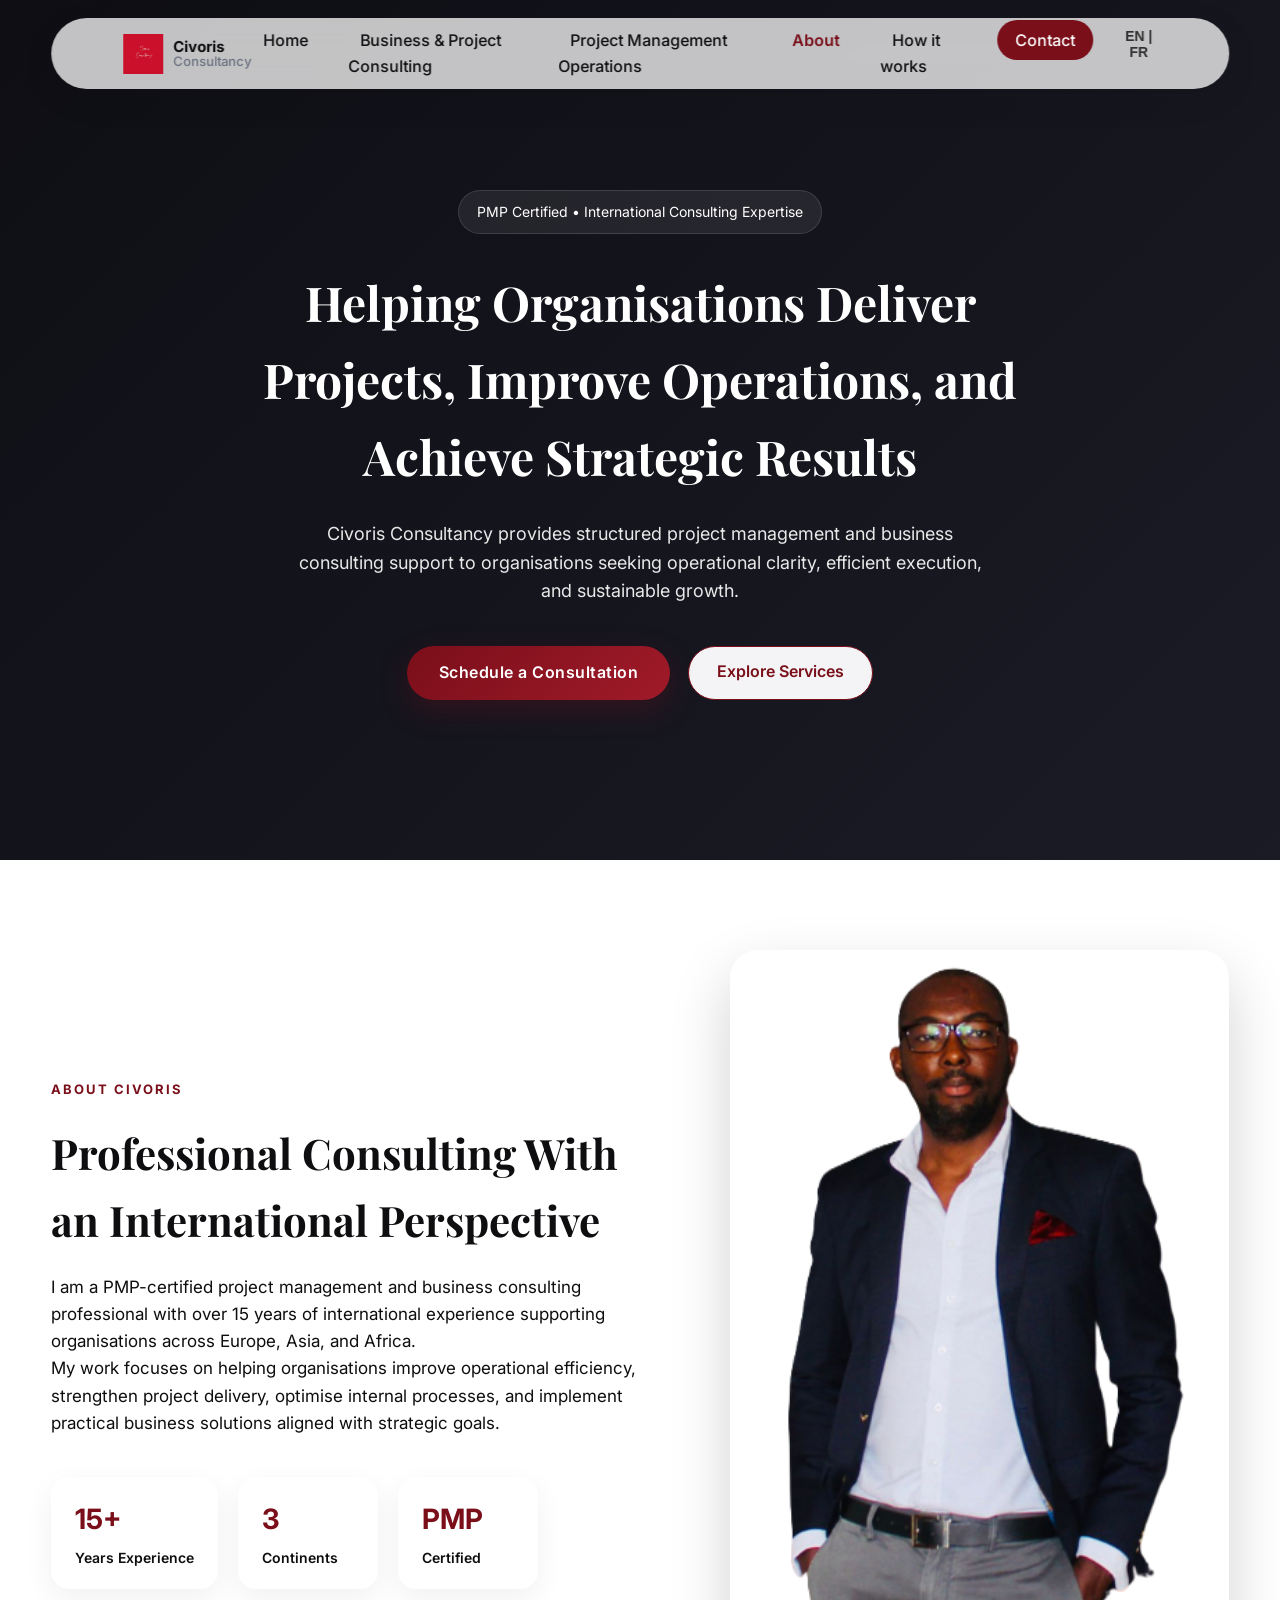
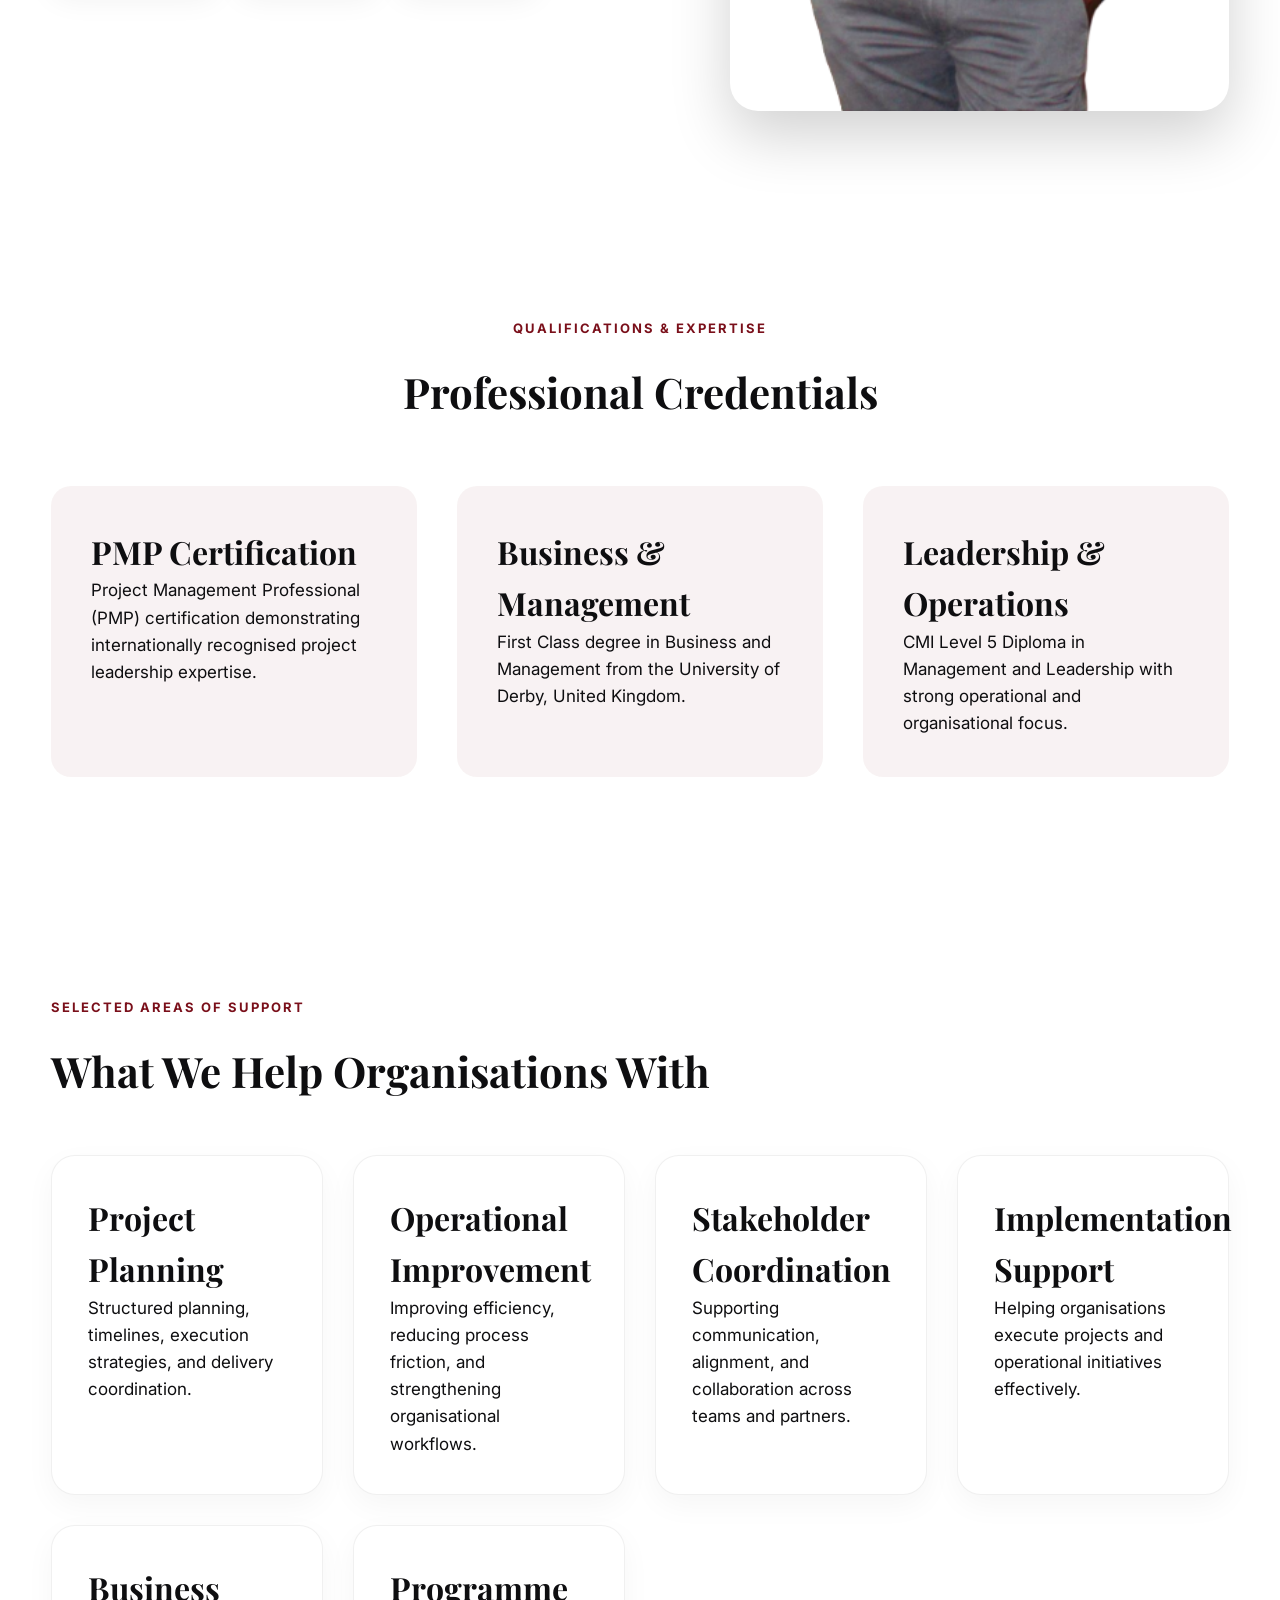
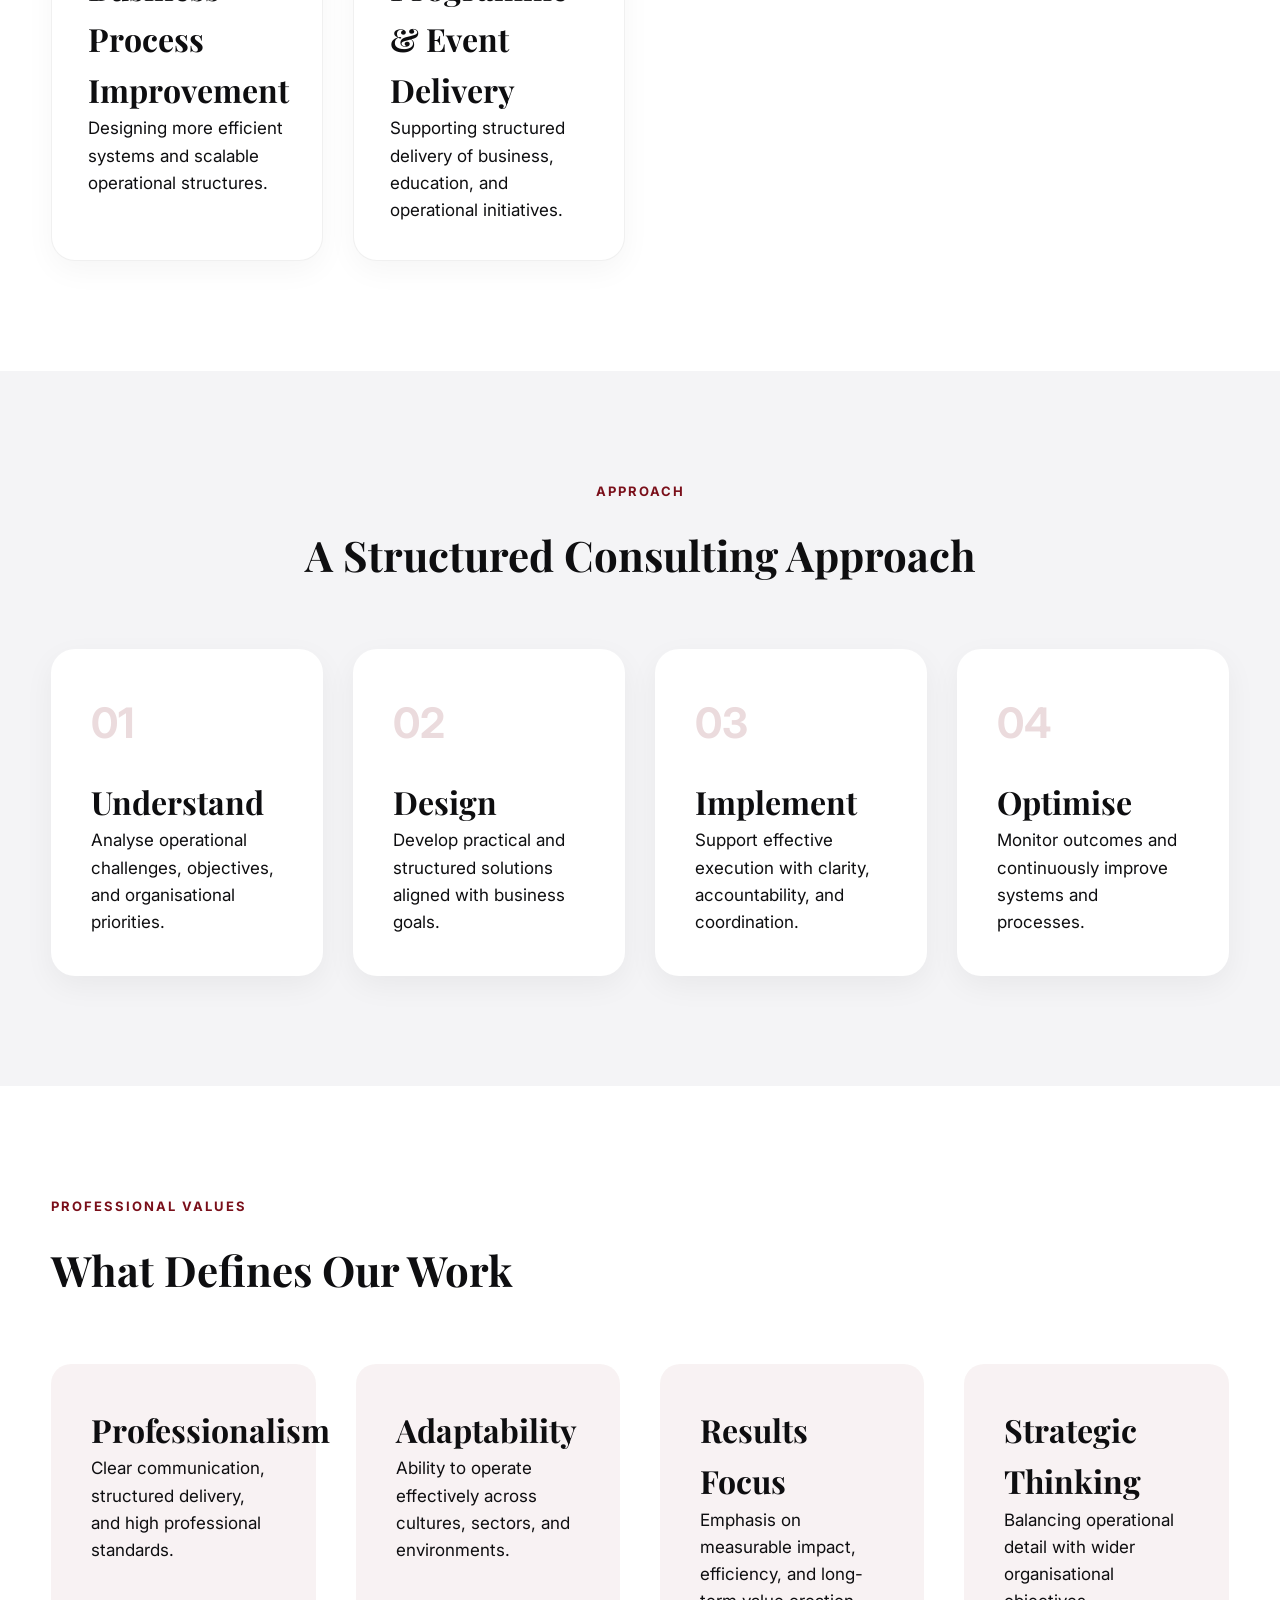
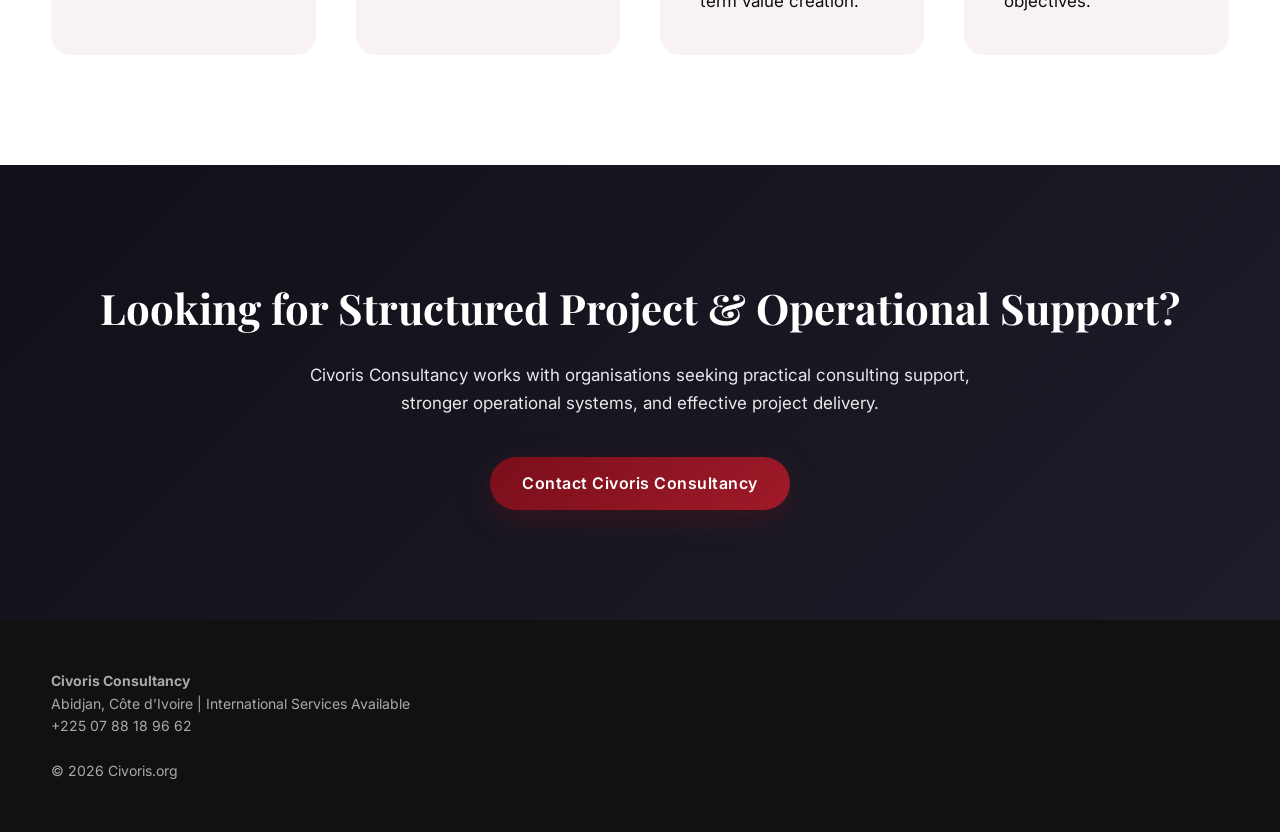
==== commit 80276d80: "About updated v2" ====
--- a/about/about.html
+++ b/about/about.html
@@ -65,9 +65,9 @@
 </li>
 
 <li>
-<a class="lang-switch" href="#">
+<button class="lang-switch" id="langToggle">
 EN | FR
-</a>
+</button>
 </li>
 
 </ul>
@@ -108,9 +108,9 @@
 Contact
 </a>
 
-<a href="#" class="mobile-lang">
+<button class="mobile-lang" id="mobileLangToggle">
 EN | FR
-</a>
+</button>
 
 </nav>
 </div>
@@ -506,6 +506,59 @@
 
 document.querySelectorAll(".fade-in").forEach(el => observer.observe(el));
 
+const translations = {
+
+fr: {
+
+heroBadge:
+"Certification PMP • Expertise Internationale en Conseil",
+
+heroTitle:
+"Aider les Organisations à Réaliser leurs Projets, Optimiser leurs Opérations et Atteindre leurs Objectifs Stratégiques",
+
+heroText:
+"Civoris Consultancy accompagne les organisations avec des solutions structurées en gestion de projet et conseil opérationnel afin d'améliorer l'efficacité, l'exécution et la croissance durable."
+
+},
+
+en: {
+
+heroBadge:
+"PMP Certified • International Consulting Expertise",
+
+heroTitle:
+"Helping Organisations Deliver Projects, Improve Operations, and Achieve Strategic Results",
+
+heroText:
+"Civoris Consultancy provides structured project management and business consulting support to organisations seeking operational clarity, efficient execution, and sustainable growth."
+
+}
+
+};
+
+let currentLang = "en";
+
+function switchLanguage(){
+
+currentLang = currentLang === "en" ? "fr" : "en";
+
+document.querySelector(".hero-badge").textContent =
+translations[currentLang].heroBadge;
+
+document.querySelector(".page-hero h1").textContent =
+translations[currentLang].heroTitle;
+
+document.querySelector(".page-hero p").textContent =
+translations[currentLang].heroText;
+
+}
+
+document.getElementById("langToggle")
+.addEventListener("click", switchLanguage);
+
+document.getElementById("mobileLangToggle")
+.addEventListener("click", switchLanguage);
+
 </script>
 
 </body>
--- a/about/style.css
+++ b/about/style.css
@@ -123,15 +123,10 @@
    NAVIGATION
 ===================== */
 
-nav{
-  position:fixed;
-  width:100%;
-  backdrop-filter:blur(12px);
-  background:rgba(255,255,255,0.75);
-  padding:5px 0;
-  z-index:1000;
+header nav{
   transition:all .4s ease;
 }
+
 nav.scrolled{
   box-shadow:0 4px 20px rgba(0,0,0,0.08);
 }
@@ -334,32 +329,39 @@
 
 position:fixed;
 
-top:95px;
+top:88px;
 left:50%;
 
-transform:translateX(-50%) translateY(-20px);
+transform:
+translateX(-50%)
+translateY(-18px)
+scale(.96);
 
 width:92%;
 max-width:1200px;
 
-background:rgba(255,255,255,0.92);
-
-backdrop-filter:blur(18px);
-
-border-radius:28px;
-
-padding:24px;
+background:rgba(255,255,255,0.88);
+
+backdrop-filter:blur(24px);
+
+border-radius:26px;
+
+padding:22px;
 
 box-shadow:
-0 25px 60px rgba(0,0,0,0.12);
+0 25px 60px rgba(0,0,0,0.14);
 
 opacity:0;
 visibility:hidden;
 
 transition:
-all .45s cubic-bezier(.2,.8,.2,1);
+opacity .35s ease,
+transform .42s cubic-bezier(.2,.8,.2,1),
+visibility .35s ease;
 
 z-index:999;
+
+border:1px solid rgba(255,255,255,0.45);
 
 }
 
@@ -368,7 +370,10 @@
 opacity:1;
 visibility:visible;
 
-transform:translateX(-50%) translateY(0);
+transform:
+translateX(-50%)
+translateY(0)
+scale(1);
 
 }
 
@@ -376,13 +381,25 @@
 display:flex;
 flex-direction:column;
 gap:10px;
+
+/* IMPORTANT */
+position:relative;
+background:transparent;
+backdrop-filter:none;
+box-shadow:none;
+padding:0;
+width:100%;
 }
 
 .mobile-link,
 .mobile-contact,
 .mobile-lang{
 
-padding:14px 18px;
+display:flex;
+align-items:center;
+justify-content:center;
+
+padding:15px 18px;
 
 border-radius:16px;
 
@@ -396,8 +413,35 @@
 
 }
 
-.mobile-link:hover{
+.mobile-link:hover,
+.mobile-lang:hover{
+
 background:rgba(122,15,26,.06);
+
+transform:translateX(3px);
+
+}
+
+.lang-switch,
+.mobile-lang{
+
+background:transparent;
+border:none;
+cursor:pointer;
+
+font-size:14px;
+font-weight:700;
+
+opacity:.75;
+
+}
+
+.lang-switch:hover,
+.mobile-lang:hover{
+
+opacity:1;
+color:var(--burgundy);
+
 }
 
 .mobile-contact{
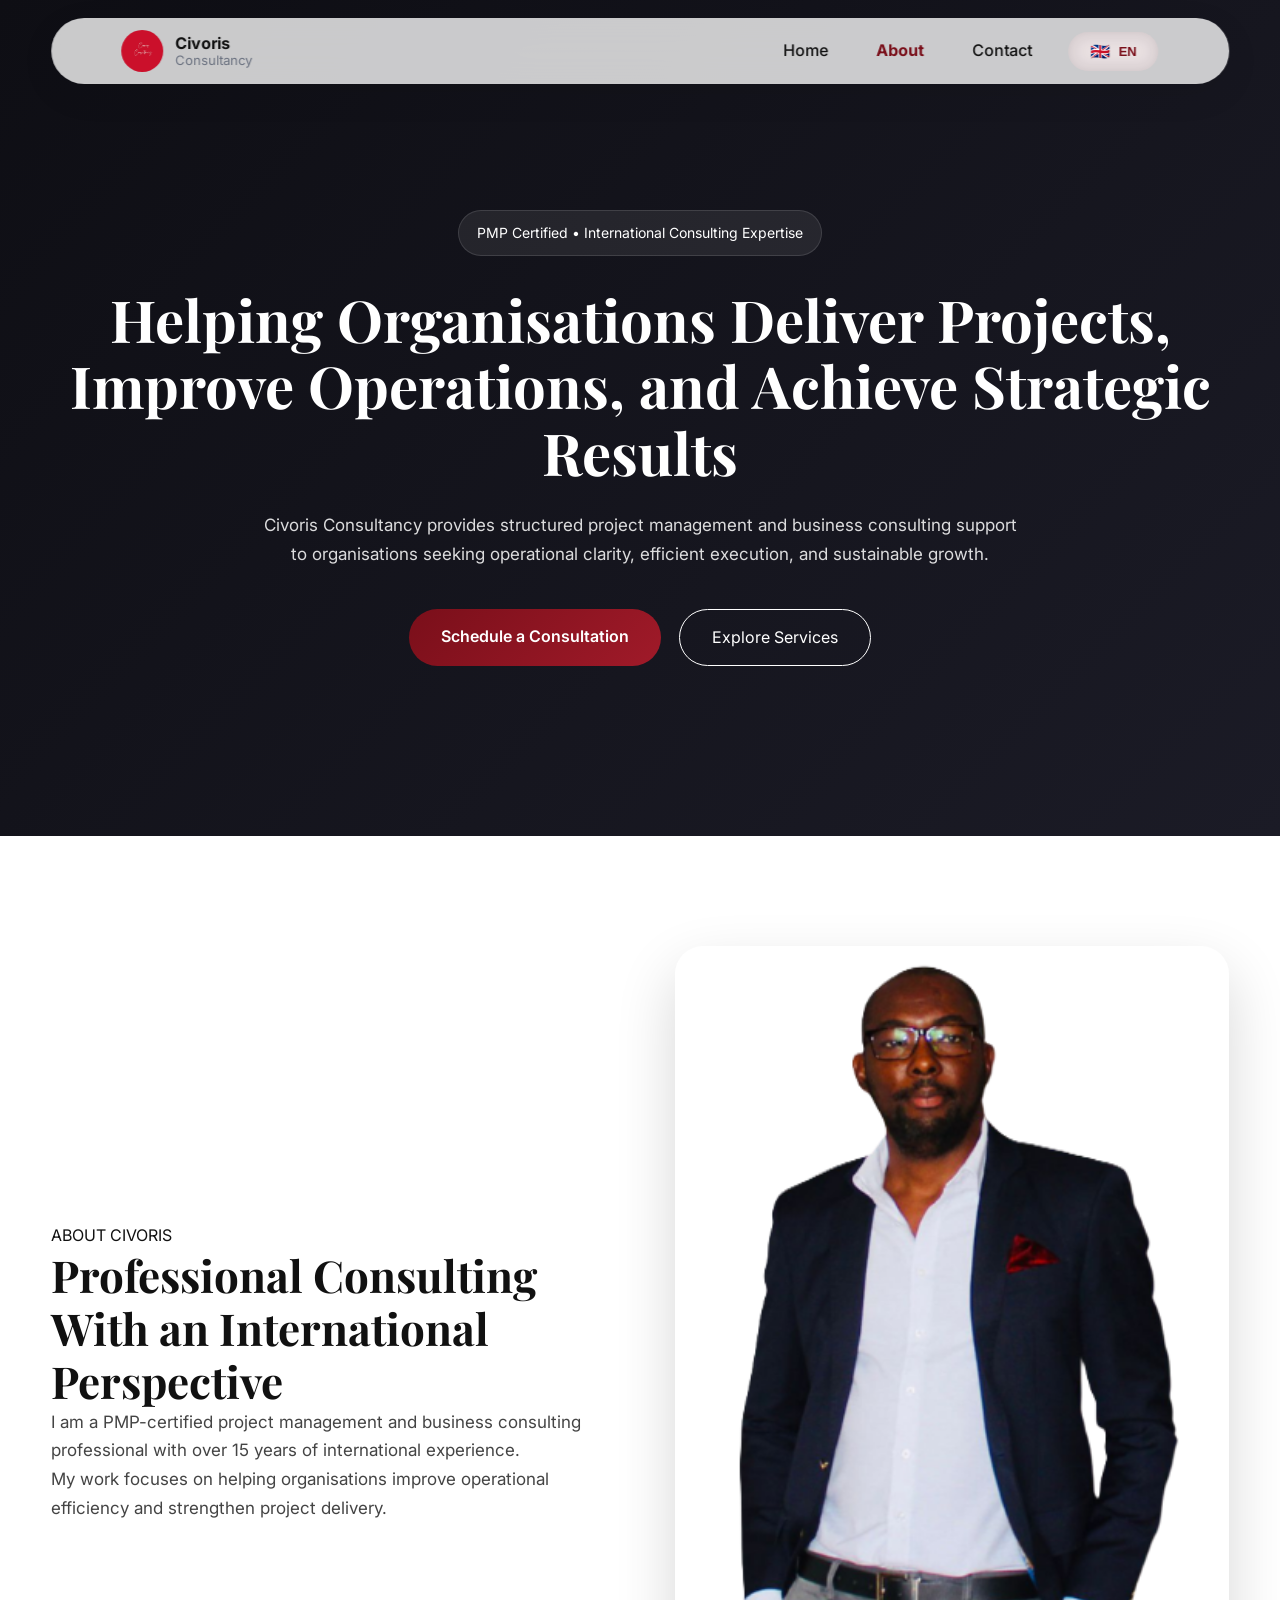
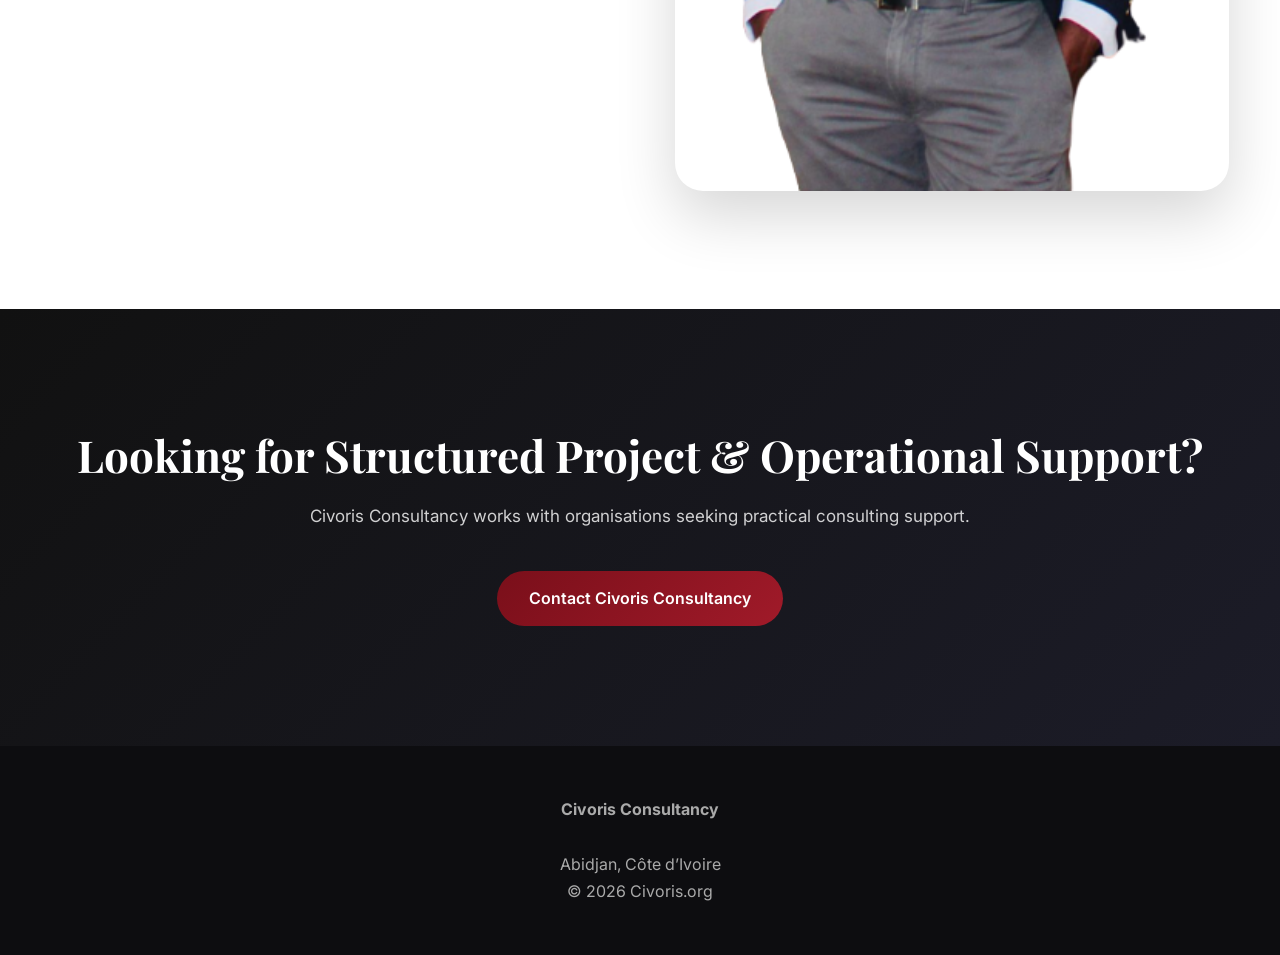
==== commit 1c85d3b2: "About updated v4" ====
--- a/about/about.html
+++ b/about/about.html
@@ -1,200 +1,266 @@
 <!DOCTYPE html>
 <html lang="en">
 <head>
+
 <meta charset="UTF-8">
 <meta name="viewport" content="width=device-width, initial-scale=1.0">
 
-<title>About | Civoris Consultancy | Project Management & Business Consulting</title>
-
-<meta name="description" content="Learn more about Civoris Consultancy and its PMP-certified project management and business consulting expertise helping organisations improve operations, project delivery, and strategic execution.">
-
-<meta name="keywords" content="project management consulting, business consulting, PMP consultant, operations consulting, strategy consulting, organisational improvement, project delivery, Civoris Consultancy">
-
-<link href="https://fonts.googleapis.com/css2?family=Inter:wght@300;400;500;600;700&family=Playfair+Display:wght@600;700&display=swap" rel="stylesheet">
+<title>About | Civoris Consultancy</title>
+
+<meta
+name="description"
+content="Learn more about Civoris Consultancy and its PMP-certified project management and business consulting expertise.">
+
+<link
+href="https://fonts.googleapis.com/css2?family=Inter:wght@300;400;500;600;700&family=Playfair+Display:wght@600;700&display=swap"
+rel="stylesheet">
 
 <link rel="stylesheet" href="style.css">
 
-<link rel="icon" type="image/png" href="/home_images/civoris_logo.jpeg">
+<link rel="icon"
+type="image/png"
+href="/home_images/civoris_logo.jpeg">
 
 <meta name="theme-color" content="#7a0f1a">
+
 </head>
 
 <body>
 
-<!-- HEADER -->
+<!-- =========================
+     HEADER
+========================= -->
+
 <header>
 
 <nav id="navbar">
+
 <div class="container nav-container">
 
 <div class="logo">
+
 <a href="../index.html" class="logo-link">
-<img src="/home_images/civoris_logo.jpeg" alt="Civoris Consultancy Logo">
+
+<img
+src="/home_images/civoris_logo.jpeg"
+alt="Civoris Consultancy Logo">
 
 <div class="logo-text">
-<span class="brand-main">Civoris</span>
-<span class="brand-sub">Consultancy</span>
-</div>
-</a>
+
+<span class="brand-main">
+Civoris
+</span>
+
+<span class="brand-sub">
+Consultancy
+</span>
+
+</div>
+
+</a>
+
 </div>
 
 <ul>
 
-<li><a class="nav-link" href="../index.html">Home</a></li>
-
-<li><a class="nav-link" href="../business_and_project_consulting/business.html">
-Business & Project Consulting
-</a></li>
-
-<li><a class="nav-link" href="../Project_Management_Operations/civoris.html">
-Project Management Operations
-</a></li>
-
-<li><a class="nav-link active" href="#">
+<li>
+<a class="nav-link" href="../index.html">
+Home
+</a>
+</li>
+
+<li>
+<a class="nav-link active" href="#">
 About
-</a></li>
-
-<li><a class="nav-link" href="../how_it_works/how.html">
-How it works
-</a></li>
+</a>
+</li>
 
 <li>
-<a class="nav-contact" href="../contact/contact.html">
+<a class="nav-link" href="../contact/contact.html">
 Contact
 </a>
 </li>
 
 <li>
-<button class="lang-switch" id="langToggle">
-EN | FR
+
+<button
+type="button"
+class="lang-switch"
+id="langToggle">
+
+<span class="lang-flag">
+🇬🇧
+</span>
+
+<span class="lang-text">
+EN
+</span>
+
 </button>
+
 </li>
 
 </ul>
 
-<button class="hamburger" id="hamb" aria-label="Open mobile menu" aria-expanded="false">
+<button
+class="hamburger"
+id="hamb"
+aria-label="Open mobile menu"
+aria-expanded="false">
+
 <span class="bar"></span>
+
 </button>
 
 </div>
+
 </nav>
 
 </header>
 
-<!-- MOBILE MENU -->
+<!-- =========================
+     MOBILE MENU
+========================= -->
+
 <div id="mobilePanel" aria-hidden="true">
 
 <nav class="mobile-nav">
 
-<a href="../index.html" class="mobile-link">Home</a>
-
-<a href="../business_and_project_consulting/business.html" class="mobile-link">
-Business & Project Consulting
-</a>
-
-<a href="../Project_Management_Operations/civoris.html" class="mobile-link">
-Project Management Operations
-</a>
-
-<a href="../about/about.html" class="mobile-link active-mobile">
+<a href="../index.html" class="mobile-link">
+Home
+</a>
+
+<a href="#" class="mobile-link active-mobile">
 About
 </a>
 
-<a href="../how_it_works/how.html" class="mobile-link">
-How it works
-</a>
-
-<a href="../contact/contact.html" class="mobile-contact">
+<a href="../contact/contact.html"
+class="mobile-contact">
 Contact
 </a>
 
-<button class="mobile-lang" id="mobileLangToggle">
-EN | FR
+<button
+type="button"
+class="mobile-lang"
+id="mobileLangToggle">
+
+<span class="lang-flag">
+🇬🇧
+</span>
+
+<span class="lang-text">
+EN
+</span>
+
 </button>
 
 </nav>
-</div>
-
-<main>
-
-<!-- HERO -->
+
+</div>
+
+<!-- =========================
+     HERO
+========================= -->
+
 <section class="page-hero">
 
 <div class="container fade-in">
 
-<div class="hero-badge">
+<div
+class="hero-badge"
+data-i18n="heroBadge">
+
 PMP Certified • International Consulting Expertise
-</div>
-
-<h1>
-Helping Organisations Deliver Projects, Improve Operations, and Achieve Strategic Results
+
+</div>
+
+<h1 data-i18n="heroTitle">
+
+Helping Organisations Deliver Projects,
+Improve Operations, and Achieve Strategic Results
+
 </h1>
 
-<p>
-Civoris Consultancy provides structured project management and business consulting support to organisations seeking operational clarity, efficient execution, and sustainable growth.
+<p data-i18n="heroText">
+
+Civoris Consultancy provides structured
+project management and business consulting
+support to organisations seeking operational
+clarity, efficient execution, and sustainable growth.
+
 </p>
 
 <div class="hero-actions">
-<a href="../contact/contact.html" class="btn-primary">
+
+<a
+href="../contact/contact.html"
+class="btn-primary"
+data-i18n="heroBtn1">
+
 Schedule a Consultation
-</a>
-
-<a href="../Project_Management_Operations/civoris.html" class="btn-outline">
+
+</a>
+
+<a
+href="#"
+class="btn-outline"
+data-i18n="heroBtn2">
+
 Explore Services
-</a>
+
+</a>
+
 </div>
 
 </div>
 
 </section>
 
-<!-- INTRO -->
+<!-- =========================
+     INTRO
+========================= -->
+
 <section class="intro-section">
 
 <div class="container intro-grid fade-in">
 
 <div class="intro-text">
 
-<div class="section-tag">
+<div
+class="section-tag"
+data-i18n="aboutTag">
+
 ABOUT CIVORIS
-</div>
-
-<h2>
+
+</div>
+
+<h2 data-i18n="introTitle">
+
 Professional Consulting With an International Perspective
+
 </h2>
 
-<p>
-I am a PMP-certified project management and business consulting professional with over 15 years of international experience supporting organisations across Europe, Asia, and Africa.
+<p data-i18n="introText1">
+
+I am a PMP-certified project management
+and business consulting professional with over
+15 years of international experience.
+
 </p>
 
-<p>
-My work focuses on helping organisations improve operational efficiency, strengthen project delivery, optimise internal processes, and implement practical business solutions aligned with strategic goals.
+<p data-i18n="introText2">
+
+My work focuses on helping organisations
+improve operational efficiency and strengthen project delivery.
+
 </p>
 
-<div class="credibility-strip">
-
-<div class="credibility-item">
-<span>15+</span>
-Years Experience
-</div>
-
-<div class="credibility-item">
-<span>3</span>
-Continents
-</div>
-
-<div class="credibility-item">
-<span>PMP</span>
-Certified
-</div>
-
-</div>
-
 </div>
 
 <div class="founder-img-wrap">
 
-<img src="about_images/founder_portrait.png"
+<img
+src="about_images/founder_portrait.png"
 alt="Founder of Civoris Consultancy">
 
 </div>
@@ -203,243 +269,57 @@
 
 </section>
 
-<!-- QUALIFICATIONS -->
-<section class="qualifications">
+<!-- =========================
+     CTA
+========================= -->
+
+<section class="cta-section">
 
 <div class="container fade-in">
 
-<div class="section-tag center">
-QUALIFICATIONS & EXPERTISE
-</div>
-
-<h2 class="center-title">
-Professional Credentials
+<h2 data-i18n="ctaTitle">
+
+Looking for Structured Project & Operational Support?
+
 </h2>
 
-<div class="values-grid">
-
-<div class="value-box">
-<h3>PMP Certification</h3>
-<p>
-Project Management Professional (PMP) certification demonstrating internationally recognised project leadership expertise.
+<p data-i18n="ctaText">
+
+Civoris Consultancy works with organisations
+seeking practical consulting support.
+
 </p>
-</div>
-
-<div class="value-box">
-<h3>Business & Management</h3>
-<p>
-First Class degree in Business and Management from the University of Derby, United Kingdom.
-</p>
-</div>
-
-<div class="value-box">
-<h3>Leadership & Operations</h3>
-<p>
-CMI Level 5 Diploma in Management and Leadership with strong operational and organisational focus.
-</p>
-</div>
-
-</div>
+
+<a
+href="../contact/contact.html"
+class="btn-primary"
+data-i18n="ctaBtn">
+
+Contact Civoris Consultancy
+
+</a>
 
 </div>
 
 </section>
 
-<!-- WHAT WE HELP WITH -->
-<section>
-
-<div class="container fade-in">
-
-<div class="section-tag">
-SELECTED AREAS OF SUPPORT
-</div>
-
-<h2>
-What We Help Organisations With
-</h2>
-
-<div class="support-grid">
-
-<div class="support-card">
-<h3>Project Planning</h3>
-<p>
-Structured planning, timelines, execution strategies, and delivery coordination.
-</p>
-</div>
-
-<div class="support-card">
-<h3>Operational Improvement</h3>
-<p>
-Improving efficiency, reducing process friction, and strengthening organisational workflows.
-</p>
-</div>
-
-<div class="support-card">
-<h3>Stakeholder Coordination</h3>
-<p>
-Supporting communication, alignment, and collaboration across teams and partners.
-</p>
-</div>
-
-<div class="support-card">
-<h3>Implementation Support</h3>
-<p>
-Helping organisations execute projects and operational initiatives effectively.
-</p>
-</div>
-
-<div class="support-card">
-<h3>Business Process Improvement</h3>
-<p>
-Designing more efficient systems and scalable operational structures.
-</p>
-</div>
-
-<div class="support-card">
-<h3>Programme & Event Delivery</h3>
-<p>
-Supporting structured delivery of business, education, and operational initiatives.
-</p>
-</div>
-
-</div>
-
-</div>
-
-</section>
-
-<!-- APPROACH -->
-<section class="approach-section">
-
-<div class="container fade-in">
-
-<div class="section-tag center">
-APPROACH
-</div>
-
-<h2 class="center-title">
-A Structured Consulting Approach
-</h2>
-
-<div class="approach-grid">
-
-<div class="approach-step">
-<div class="step-number">01</div>
-<h3>Understand</h3>
-<p>
-Analyse operational challenges, objectives, and organisational priorities.
-</p>
-</div>
-
-<div class="approach-step">
-<div class="step-number">02</div>
-<h3>Design</h3>
-<p>
-Develop practical and structured solutions aligned with business goals.
-</p>
-</div>
-
-<div class="approach-step">
-<div class="step-number">03</div>
-<h3>Implement</h3>
-<p>
-Support effective execution with clarity, accountability, and coordination.
-</p>
-</div>
-
-<div class="approach-step">
-<div class="step-number">04</div>
-<h3>Optimise</h3>
-<p>
-Monitor outcomes and continuously improve systems and processes.
-</p>
-</div>
-
-</div>
-
-</div>
-
-</section>
-
-<!-- VALUES -->
-<section>
-
-<div class="container fade-in">
-
-<div class="section-tag">
-PROFESSIONAL VALUES
-</div>
-
-<h2>
-What Defines Our Work
-</h2>
-
-<div class="values-grid">
-
-<div class="value-box">
-<h3>Professionalism</h3>
-<p>
-Clear communication, structured delivery, and high professional standards.
-</p>
-</div>
-
-<div class="value-box">
-<h3>Adaptability</h3>
-<p>
-Ability to operate effectively across cultures, sectors, and environments.
-</p>
-</div>
-
-<div class="value-box">
-<h3>Results Focus</h3>
-<p>
-Emphasis on measurable impact, efficiency, and long-term value creation.
-</p>
-</div>
-
-<div class="value-box">
-<h3>Strategic Thinking</h3>
-<p>
-Balancing operational detail with wider organisational objectives.
-</p>
-</div>
-
-</div>
-
-</div>
-
-</section>
-
-<!-- CTA -->
-<section class="cta-section">
-
-<div class="container fade-in">
-
-<h2>
-Looking for Structured Project & Operational Support?
-</h2>
-
-<p>
-Civoris Consultancy works with organisations seeking practical consulting support, stronger operational systems, and effective project delivery.
-</p>
-
-<a href="../contact/contact.html" class="btn-primary">
-Contact Civoris Consultancy
-</a>
-
-</div>
-
-</section>
+<!-- =========================
+     FOOTER
+========================= -->
 
 <footer>
 
 <div class="container">
 
-<strong>Civoris Consultancy</strong><br>
-
-Abidjan, Côte d’Ivoire | International Services Available<br>
-
-+225 07 88 18 96 62<br><br>
+<strong>
+Civoris Consultancy
+</strong>
+
+<br><br>
+
+Abidjan, Côte d’Ivoire
+
+<br>
 
 © 2026 Civoris.org
 
@@ -447,119 +327,7 @@
 
 </footer>
 
-</main>
-
-<script>
-
-const hamb = document.getElementById("hamb");
-const mobilePanel = document.getElementById("mobilePanel");
-
-hamb.addEventListener("click", () => {
-
-const isOpen = mobilePanel.classList.toggle("show");
-
-mobilePanel.setAttribute("aria-hidden", String(!isOpen));
-
-hamb.setAttribute("aria-expanded", String(isOpen));
-
-document.body.classList.toggle("menu-open");
-
-});
-
-document.addEventListener("click", e => {
-
-if (
-!e.target.closest('#mobilePanel')
-&& !e.target.closest('#hamb')
-){
-
-mobilePanel.classList.remove('show');
-
-hamb.setAttribute('aria-expanded', 'false');
-
-document.body.classList.remove("menu-open");
-
-}
-
-});
-
-window.addEventListener("scroll", () => {
-
-document.getElementById("navbar")
-.classList.toggle("scrolled", window.scrollY > 20);
-
-});
-
-const observer = new IntersectionObserver(entries => {
-
-entries.forEach(entry => {
-
-if(entry.isIntersecting){
-
-entry.target.classList.add("visible");
-
-}
-
-});
-
-},{ threshold:0.15 });
-
-document.querySelectorAll(".fade-in").forEach(el => observer.observe(el));
-
-const translations = {
-
-fr: {
-
-heroBadge:
-"Certification PMP • Expertise Internationale en Conseil",
-
-heroTitle:
-"Aider les Organisations à Réaliser leurs Projets, Optimiser leurs Opérations et Atteindre leurs Objectifs Stratégiques",
-
-heroText:
-"Civoris Consultancy accompagne les organisations avec des solutions structurées en gestion de projet et conseil opérationnel afin d'améliorer l'efficacité, l'exécution et la croissance durable."
-
-},
-
-en: {
-
-heroBadge:
-"PMP Certified • International Consulting Expertise",
-
-heroTitle:
-"Helping Organisations Deliver Projects, Improve Operations, and Achieve Strategic Results",
-
-heroText:
-"Civoris Consultancy provides structured project management and business consulting support to organisations seeking operational clarity, efficient execution, and sustainable growth."
-
-}
-
-};
-
-let currentLang = "en";
-
-function switchLanguage(){
-
-currentLang = currentLang === "en" ? "fr" : "en";
-
-document.querySelector(".hero-badge").textContent =
-translations[currentLang].heroBadge;
-
-document.querySelector(".page-hero h1").textContent =
-translations[currentLang].heroTitle;
-
-document.querySelector(".page-hero p").textContent =
-translations[currentLang].heroText;
-
-}
-
-document.getElementById("langToggle")
-.addEventListener("click", switchLanguage);
-
-document.getElementById("mobileLangToggle")
-.addEventListener("click", switchLanguage);
-
-</script>
+<script src="script.js"></script>
 
 </body>
 </html>
--- a/about/style.css
+++ b/about/style.css
@@ -1,491 +1,295 @@
-/* =====================
-   DESIGN SYSTEM
-===================== */
-
 :root{
-  --burgundy:#7a0f1a;
-  --burgundy-dark:#5c0b14;
-  --black:#0e0e10;
-  --dark:#15151c;
-  --white:#ffffff;
-  --light:#f4f4f6;
-  --accent-dark:#7a0f1a;
---primary:#7a0f1a;
---nav-height:80px;
+
+--burgundy:#7a0f1a;
+--burgundy-dark:#5c0b14;
+
+--black:#111111;
+--white:#ffffff;
+
+--light:#f4f4f6;
+
 --muted:#6b7280;
-  --transition:all .4s cubic-bezier(.2,.8,.2,1);
-}
+
+--transition:all .35s ease;
+
+}
+
+*{
+margin:0;
+padding:0;
+box-sizing:border-box;
+}
+
 html{
-  scroll-behavior:smooth;
-}
-*{margin:0;padding:0;box-sizing:border-box;}
+scroll-behavior:smooth;
+}
 
 body{
-  font-family:'Inter', sans-serif;
-  background:var(--white);
-  color:var(--black);
-  line-height:1.6;
-  overflow-x:hidden;
-}
+
+font-family:'Inter',sans-serif;
+
+background:var(--white);
+
+color:var(--black);
+
+overflow-x:hidden;
+
+line-height:1.7;
+
+}
+
+.container{
+
+width:92%;
+max-width:1200px;
+
+margin:auto;
+
+}
+
+/* =========================
+   TYPOGRAPHY
+========================= */
 
 h1,h2,h3{
-  font-family:'Playfair Display', serif;
-  font-weight:700;
+
+font-family:'Playfair Display',serif;
+
+font-weight:700;
+
 }
 
 h1{
-font-size: clamp(34px,5vw,56px);
+
+font-size:clamp(36px,5vw,58px);
+
+line-height:1.15;
+
 }
 
 h2{
-font-size: clamp(28px,4vw,42px);
-}
-
-h3{
-font-size: clamp(22px,3vw,32px);
+
+font-size:clamp(30px,4vw,44px);
+
+line-height:1.2;
+
 }
 
 p{
-font-size: clamp(15px,1.4vw,17px);
-}
-
-.container{
-width:92%;
-max-width:1250px;
-margin:auto;
-}
-
-
-section{
-padding:110px 0;
-}
-
-@media (max-width:880px){
-
-section{
-padding:80px 0;
-}
-
-}
-  
-.divider{
-  height:1px;
-  background:linear-gradient(to right, transparent, rgba(122,15,26,.4), transparent);
-  margin:80px auto;
-  width:70%;
-}
-
-h2{
-  font-size:42px;
-  margin-bottom:20px;
-}
-
-p{
-  font-size:17px;
-}
-.btn-primary{
-  backdrop-filter:blur(10px);
-  background:linear-gradient(135deg,var(--burgundy),#a01a29);
-  color:white;
-  padding:14px 32px;
-  text-decoration:none;
-  font-weight:600;
-  letter-spacing:.5px;
-  border-radius:50px;
-  box-shadow:0 10px 30px rgba(122,15,26,.3);
-  transition:all .4s cubic-bezier(.2,.8,.2,1);
-  display:inline-block;
-}
-
-.btn-primary:hover{
-  transform:translateY(-3px);
-  box-shadow:0 15px 40px rgba(122,15,26,.4);
-}
-
-.btn-outline{
-  border:1px solid var(--burgundy);
-  padding:12px 28px;
-  background: var(--light);
-    border-radius:50px;
-  color:var(--burgundy);
-  text-decoration:none;
-  font-weight:600;
-  transition:var(--transition);
-}
-
-.btn-outline:hover{
-    border:1px solid var(--light);
-  background:var(--burgundy);
-  color:white;
-}
-
-/* =====================
-   NAVIGATION
-===================== */
-
-header nav{
-  transition:all .4s ease;
-}
-
-nav.scrolled{
-  box-shadow:0 4px 20px rgba(0,0,0,0.08);
-}
-
-
-
-
-/* =====================
-   MODERN FLOATING NAVBAR
-===================== */
+
+font-size:17px;
+
+color:#444;
+
+}
+
+/* =========================
+   NAVBAR
+========================= */
 
 #navbar{
+
 position:fixed;
+
 top:18px;
 left:50%;
+
 transform:translateX(-50%);
+
 width:92%;
 max-width:1200px;
 
-background:rgba(255,255,255,0.75);
-backdrop-filter:blur(14px);
+background:rgba(255,255,255,.78);
+
+backdrop-filter:blur(18px);
 
 border-radius:60px;
 
+padding:12px 25px;
+
+z-index:1000;
+
 box-shadow:
-0 10px 35px rgba(0,0,0,0.08),
-0 2px 6px rgba(0,0,0,0.05);
-
-z-index:1000;
-transition:all .35s ease;
+0 10px 35px rgba(0,0,0,.08);
+
+transition:var(--transition);
+
 }
 
 #navbar.scrolled{
+
 top:10px;
-box-shadow:0 15px 40px rgba(0,0,0,0.12);
+
+box-shadow:
+0 15px 40px rgba(0,0,0,.12);
+
 }
 
 .nav-container{
+
 display:flex;
 align-items:center;
 justify-content:space-between;
-padding:10px 25px;
-}
-
-/* =====================
-   LOGO
-===================== */
+
+}
 
 .logo-link{
+
 display:flex;
 align-items:center;
-gap:10px;
+gap:12px;
+
 text-decoration:none;
+
 }
 
 .logo img{
-height:40px;
-width:auto;
+
+height:42px;
+
+border-radius:50%;
+
 }
 
 .logo-text{
+
 display:flex;
 flex-direction:column;
+
 line-height:1.1;
+
 }
 
 .brand-main{
+
 font-weight:700;
-font-size:15px;
 color:var(--black);
+
 }
 
 .brand-sub{
+
 font-size:13px;
 color:var(--muted);
-margin-top:-2px;
-}
-
-/* =====================
-   NAV LINKS
-===================== */
+
+}
 
 nav ul{
-display:flex;
+
+display:flex;
+align-items:center;
+gap:24px;
+
 list-style:none;
-gap:28px;
+
 }
 
 .nav-link{
+
 text-decoration:none;
+
+color:var(--black);
+
 font-weight:500;
-color:var(--black);
+
 padding:8px 12px;
+
 border-radius:20px;
-transition:all .3s ease;
-}
-
-/* hover */
+
+transition:var(--transition);
+
+}
+
 .nav-link:hover{
-color:var(--primary);
-background:rgba(122,15,26,0.05);
-}
-
-/* ACTIVE LINK */
-.nav-link.active{
-color:var(--primary);
-font-weight:600;
-}
-
-/* =====================
-   HAMBURGER
-===================== */
-
-.hamburger{
-display:none;
-}
-
-@media (max-width:880px){
-
-nav ul{
-display:none;
-}
-
-.hamburger{
-display:flex;
-}
-
-}
-
-nav a{
-  text-decoration:none;
-  color:var(--black);
-  font-weight:500;
-  transition:var(--transition);
-}
-
-nav a:hover{
-  color:var(--burgundy);
-}
-
-
-/* hamburger button (mobile) */
-.hamburger {
-    display: none;
-    width: 44px;
-    height: 44px;
-    border-radius: 10px;
-    flex-direction:column;
-gap:5px;
-    background: transparent;
-    margin-left:auto;
-    border: 1px solid rgba(7,20,34,0.05);
-    align-items: center;
-    justify-content: center;
-    cursor: pointer;
-    transition: transform .18s ease, background .18s ease;
-}
-
-    .hamburger[aria-expanded="true"] {
-        background: linear-gradient(90deg, rgba(0,224,211,0.08), rgba(0,224,211,0.03));
-        transform: scale(0.98)
-    }
-
-    .hamburger span{
-width:25px;
-height:3px;
-background:#7a0f1a;
-display:block;
-border-radius:3px;
-}
-    .hamburger .bar {
-        width: 20px;
-        height: 2px;
-        background: var(--accent-dark);
-        border-radius: 2px;
-        display: block;
-        position: relative
-    }
-
-        .hamburger .bar:after, .hamburger .bar:before {
-            content: "";
-            position: absolute;
-            left: 0;
-            width: 20px;
-            height: 2px;
-            background: var(--accent-dark);
-            border-radius: 2px
-        }
-
-        .hamburger .bar:before {
-            top: -6px
-        }
-
-        .hamburger .bar:after {
-            top: 6px
-        }
-
-        /* ---------------- MOBILE PANEL (sliding) ---------------- */
-#mobilePanel{
-
-position:fixed;
-
-top:88px;
-left:50%;
-
-transform:
-translateX(-50%)
-translateY(-18px)
-scale(.96);
-
-width:92%;
-max-width:1200px;
-
-background:rgba(255,255,255,0.88);
-
-backdrop-filter:blur(24px);
-
-border-radius:26px;
-
-padding:22px;
-
-box-shadow:
-0 25px 60px rgba(0,0,0,0.14);
-
-opacity:0;
-visibility:hidden;
-
-transition:
-opacity .35s ease,
-transform .42s cubic-bezier(.2,.8,.2,1),
-visibility .35s ease;
-
-z-index:999;
-
-border:1px solid rgba(255,255,255,0.45);
-
-}
-
-#mobilePanel.show{
-
-opacity:1;
-visibility:visible;
-
-transform:
-translateX(-50%)
-translateY(0)
-scale(1);
-
-}
-
-.mobile-nav{
-display:flex;
-flex-direction:column;
-gap:10px;
-
-/* IMPORTANT */
-position:relative;
-background:transparent;
-backdrop-filter:none;
-box-shadow:none;
-padding:0;
-width:100%;
-}
-
-.mobile-link,
-.mobile-contact,
+
+background:rgba(122,15,26,.06);
+
+color:var(--burgundy);
+
+}
+
+.active{
+
+color:var(--burgundy);
+
+font-weight:700;
+
+}
+
+/* =========================
+   LANGUAGE TOGGLE
+========================= */
+
+.lang-switch,
 .mobile-lang{
 
 display:flex;
 align-items:center;
 justify-content:center;
-
-padding:15px 18px;
-
-border-radius:16px;
-
-text-decoration:none;
-
-font-weight:600;
-
-transition:all .3s ease;
-
-color:var(--black);
-
-}
-
-.mobile-link:hover,
-.mobile-lang:hover{
-
-background:rgba(122,15,26,.06);
-
-transform:translateX(3px);
-
-}
-
-.lang-switch,
-.mobile-lang{
-
-background:transparent;
+gap:8px;
+
+padding:10px 18px;
+
 border:none;
+
+border-radius:50px;
+
+background:
+rgba(122,15,26,.08);
+
+color:var(--burgundy);
+
+font-size:13px;
+font-weight:700;
+
 cursor:pointer;
 
-font-size:14px;
-font-weight:700;
-
-opacity:.75;
+transition:var(--transition);
+
+min-width:90px;
+
+backdrop-filter:blur(10px);
 
 }
 
 .lang-switch:hover,
 .mobile-lang:hover{
 
-opacity:1;
-color:var(--burgundy);
-
-}
-
-.mobile-contact{
-
 background:var(--burgundy);
 
 color:white;
 
+transform:translateY(-2px);
+
+box-shadow:
+0 10px 25px rgba(122,15,26,.25);
+
+}
+
+.lang-flag{
+
+font-size:16px;
+
+}
+
+/* =========================
+   HERO
+========================= */
+
+.page-hero{
+
+background:
+linear-gradient(135deg,#0e0e14,#1b1b26);
+
+color:white;
+
+padding-top:210px;
+padding-bottom:170px;
+
 text-align:center;
 
 }
 
-.active-mobile{
-background:rgba(122,15,26,.08);
-color:var(--burgundy);
-}
-
-/* small screen: hide desktop nav, show hamburger */
-@media (max-width:880px) {
-    nav ul {
-        display:none;
-    }
-
-    .hamburger {
-        display: flex
-    }
-
-    header {
-        left: 8px;
-        right: 8px
-    }
-}
-
-/* small helper to keep dropdown on top of other content */
-
-.actions {
-    display: flex;
-    gap: 10px;
-    align-items: center
-}
-
-/* =====================
-   HERO
-===================== */
 .hero-badge{
 
 display:inline-flex;
@@ -494,218 +298,145 @@
 
 border-radius:50px;
 
-background:rgba(255,255,255,0.08);
-
-border:1px solid rgba(255,255,255,0.12);
+background:rgba(255,255,255,.08);
+
+border:1px solid rgba(255,255,255,.12);
+
+margin-bottom:30px;
 
 font-size:14px;
 
-margin-bottom:30px;
-
-backdrop-filter:blur(10px);
+}
+
+.page-hero p{
+
+max-width:760px;
+
+margin:25px auto;
+
+color:rgba(255,255,255,.85);
 
 }
 
 .hero-actions{
-display:flex;
+
+display:flex;
+justify-content:center;
 gap:18px;
+
 margin-top:40px;
+
 flex-wrap:wrap;
-justify-content:center;
-}
-
-.section-tag{
-
-font-size:13px;
-
-font-weight:700;
-
-letter-spacing:2px;
-
-color:var(--burgundy);
-
-margin-bottom:20px;
-
-}
-
-.center{
-text-align:center;
-}
-
-.center-title{
-text-align:center;
-margin-bottom:20px;
-}
-
-.intro-section{
-padding-top:90px;
-padding-bottom:90px;
-}
-
-.intro-grid{
-
-display:grid;
-
-grid-template-columns:1.1fr .9fr;
-
-gap:70px;
-
-align-items:center;
-
-}
-
-.founder-img-wrap img{
-
-width:100%;
-
-border-radius:28px;
-
-box-shadow:
-0 25px 60px rgba(0,0,0,.18);
-
-}
-
-.credibility-strip{
-
-display:flex;
-
-gap:20px;
-
-margin-top:40px;
-
-flex-wrap:wrap;
-
-}
-
-.credibility-item{
-
-background:white;
-
-padding:20px 24px;
-
-border-radius:18px;
-
-box-shadow:
-0 10px 30px rgba(0,0,0,.06);
-
-font-size:14px;
-
-font-weight:600;
-
-min-width:140px;
-
-}
-
-.credibility-item span{
-
-display:block;
-
-font-size:28px;
-
-font-weight:700;
-
-color:var(--burgundy);
-
-margin-bottom:5px;
-
-}
-
-.support-grid{
-
-display:grid;
-
-grid-template-columns:
-repeat(auto-fit,minmax(260px,1fr));
-
-gap:30px;
-
-margin-top:50px;
-
-}
-
-.support-card{
-
-padding:36px;
-
-border-radius:24px;
-
-background:white;
-
-border:1px solid rgba(0,0,0,.06);
-
-transition:all .4s ease;
-
-box-shadow:
-0 10px 30px rgba(0,0,0,.04);
-
-}
-
-.support-card:hover{
-
-transform:translateY(-10px);
-
-box-shadow:
-0 20px 50px rgba(0,0,0,.08);
-
-}
-
-.approach-section{
-background:var(--light);
-}
-
-.approach-grid{
-
-display:grid;
-
-grid-template-columns:
-repeat(auto-fit,minmax(220px,1fr));
-
-gap:30px;
-
-margin-top:60px;
-
-}
-
-.approach-step{
-
-background:white;
-
-padding:40px;
-
-border-radius:24px;
-
-position:relative;
-
-box-shadow:
-0 10px 30px rgba(0,0,0,.05);
-
-}
-
-.step-number{
-
-font-size:42px;
-
-font-weight:700;
-
-color:rgba(122,15,26,.15);
-
-margin-bottom:20px;
-
-}
-
-.cta-section{
+
+}
+
+/* =========================
+   BUTTONS
+========================= */
+
+.btn-primary{
 
 background:
 linear-gradient(
 135deg,
-#101018,
-#1d1d2a
+var(--burgundy),
+#a01a29
 );
 
 color:white;
 
+padding:14px 32px;
+
+border-radius:50px;
+
+text-decoration:none;
+
+font-weight:600;
+
+transition:var(--transition);
+
+display:inline-block;
+
+}
+
+.btn-primary:hover{
+
+transform:translateY(-3px);
+
+}
+
+.btn-outline{
+
+border:1px solid white;
+
+padding:14px 32px;
+
+border-radius:50px;
+
+text-decoration:none;
+
+color:white;
+
+transition:var(--transition);
+
+}
+
+.btn-outline:hover{
+
+background:white;
+
+color:var(--black);
+
+}
+
+/* =========================
+   INTRO
+========================= */
+
+.intro-section{
+
+padding:110px 0;
+
+}
+
+.intro-grid{
+
+display:grid;
+
+grid-template-columns:1fr 1fr;
+
+gap:70px;
+
+align-items:center;
+
+}
+
+.founder-img-wrap img{
+
+width:100%;
+
+border-radius:28px;
+
+box-shadow:
+0 25px 60px rgba(0,0,0,.16);
+
+}
+
+/* =========================
+   CTA
+========================= */
+
+.cta-section{
+
+background:
+linear-gradient(135deg,#111,#1c1c28);
+
+color:white;
+
 text-align:center;
 
+padding:120px 0;
+
 }
 
 .cta-section p{
@@ -714,266 +445,58 @@
 
 margin:20px auto 40px;
 
-opacity:.9;
-
-}
-
-.nav-contact{
-
-background:var(--burgundy);
-
-color:white;
-
-padding:10px 18px;
-
-border-radius:50px;
-
-transition:all .3s ease;
-
-}
-
-.nav-contact:hover{
-
-background:#991827;
-
-transform:translateY(-2px);
-
-}
-
-.lang-switch{
-
-font-size:14px;
-
-font-weight:700;
-
-opacity:.75;
-
-}
-
-@media(max-width:992px){
+color:rgba(255,255,255,.8);
+
+}
+
+/* =========================
+   FOOTER
+========================= */
+
+footer{
+
+background:#0d0d10;
+
+color:#aaa;
+
+padding:50px 0;
+
+text-align:center;
+
+}
+
+/* =========================
+   MOBILE
+========================= */
+
+.hamburger{
+display:none;
+}
+
+#mobilePanel{
+display:none;
+}
+
+@media(max-width:880px){
+
+nav ul{
+display:none;
+}
+
+.hamburger{
+display:flex;
+}
 
 .intro-grid{
 grid-template-columns:1fr;
 }
 
-.hero-actions{
-justify-content:center;
-}
-
-}
-
-@media(max-width:768px){
-
-.hero-actions{
-flex-direction:column;
-align-items:center;
-}
-
-.credibility-strip{
-justify-content:center;
-}
-
-}
-
-/* =====================
-   PAGE HERO
-===================== */
-
 .page-hero{
-  background:linear-gradient(135deg,#0e0e14,#1b1b26);
-  color:white;
-    text-align:center;
-  padding-top:190px;
-  padding-bottom:160px;
-}
-
-.page-hero .container{
-display:flex;
-flex-direction:column;
-align-items:center;
-text-align:center;
-}
-
-.page-hero h1{
-  font-size:48px;
-  margin-bottom:25px;
-  max-width:800px;
-}
-
-.page-hero p{
-  font-size:18px;
-  max-width:700px;
-  opacity:.9;
-}
-
-
-
-/* =====================
-   FOUNDER SECTION
-===================== */
-
-.founder{
-  display:grid;
-  grid-template-columns:1fr 1fr;
-  gap:80px;
-  align-items:center;
-}
-
-.founder-img {
-  width: 100%;
-  max-width: 420px;
-  border-radius: 20px;
-  object-fit: cover;
-  box-shadow: 0 20px 50px rgba(0,0,0,0.15);
-}
-
-.founder-content h3{
-  font-size:30px;
-  margin-bottom:20px;
-  color:var(--burgundy);
-}
-
-/* =====================
-   EXPERIENCE BAND
-===================== */
-
-.experience{
-  background:var(--light);
-  text-align:center;
-}
-
-.experience-grid{
-  display:grid;
-  grid-template-columns:repeat(auto-fit,minmax(200px,1fr));
-  gap:40px;
-  margin-top:60px;
-}
-
-.experience-box{
-  background:white;
-  padding:40px;
-  border-radius:20px;
-  transition:var(--transition);
-}
-.experience-box:hover{
-  transform:translateY(-10px);
-  box-shadow:0 20px 50px rgba(0,0,0,.08);
-}
-
-/* =====================
-   MISSION & VALUES
-===================== */
-
-.values-grid{
-  display:grid;
-  grid-template-columns:repeat(auto-fit,minmax(250px,1fr));
-  gap:40px;
-  margin-top:60px;
-}
-
-.value-box{
-  background:rgba(122,15,26,.05);
-  padding:40px;
-  border-radius:20px;
-  transition:var(--transition);
-}
-.value-box:hover{
-  background:var(--burgundy);
-  color:white;
-  transform:translateY(-10px);
-}
-
-/* =====================
-   RESPONSIVE
-===================== */
-
-@media(max-width:992px){
-  .founder{
-    grid-template-columns:1fr;
-  }
-}
-
-@media(max-width:768px){
-  .page-hero h1{font-size:34px;}
-  nav ul{display:none;}
-}
-
-
-/* =====================
-   CTA
-===================== */
-
-.cta{
-  background:var(--black);
-  color:white;
-  text-align:center;
-}
-
-/* =====================
-   FOOTER
-===================== */
-
-footer{
-  background:#111;
-  color:#aaa;
-  padding:50px 0;
-  font-size:14px;
-}
-
-/* =====================
-   ANIMATIONS
-===================== */
-
-.fade-in{
-  opacity:0;
-  transform:translateY(60px);
-  transition:all 1s cubic-bezier(.2,.8,.2,1);
-}
-  
-  .fade-in.visible{
-  opacity:1;
-  transform:translateY(0);
-}
-/* =====================
-   RESPONSIVE
-===================== */
-
-/* =====================
-   MOBILE NAVIGATION
-===================== */
-
-@media (max-width:880px){
-
-nav ul{
-display:none;
-}
-
-.hamburger{
-display:flex;
-}
-
-.logo{
-font-size:18px;
-}
-
-section{
-padding:90px 0;
+padding-top:180px;
 }
 
 h1{
-font-size:34px;
-}
-
-h2{
-font-size:30px;
-}
-
-}
-
-@media (max-width:880px){
-
-.logo img{
-height:38px;
-}
-
-}
+font-size:36px;
+}
+
+}
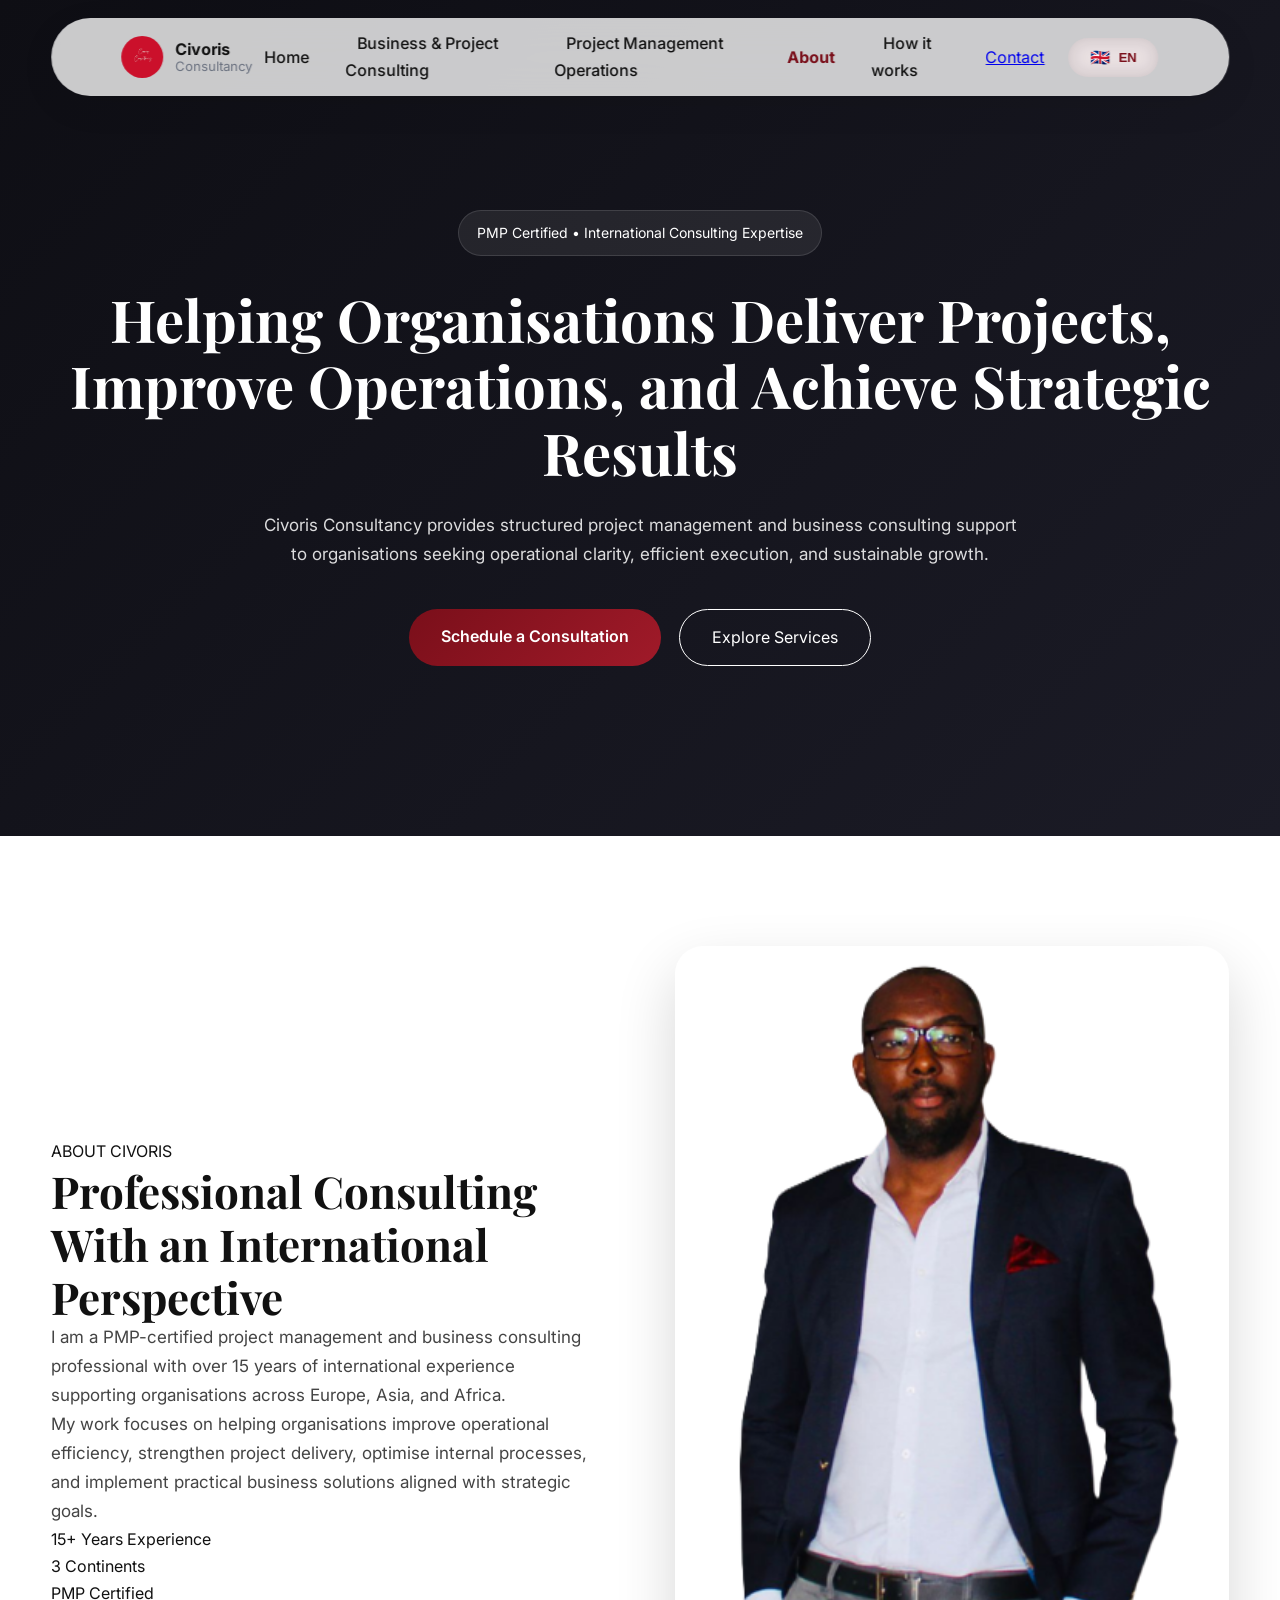
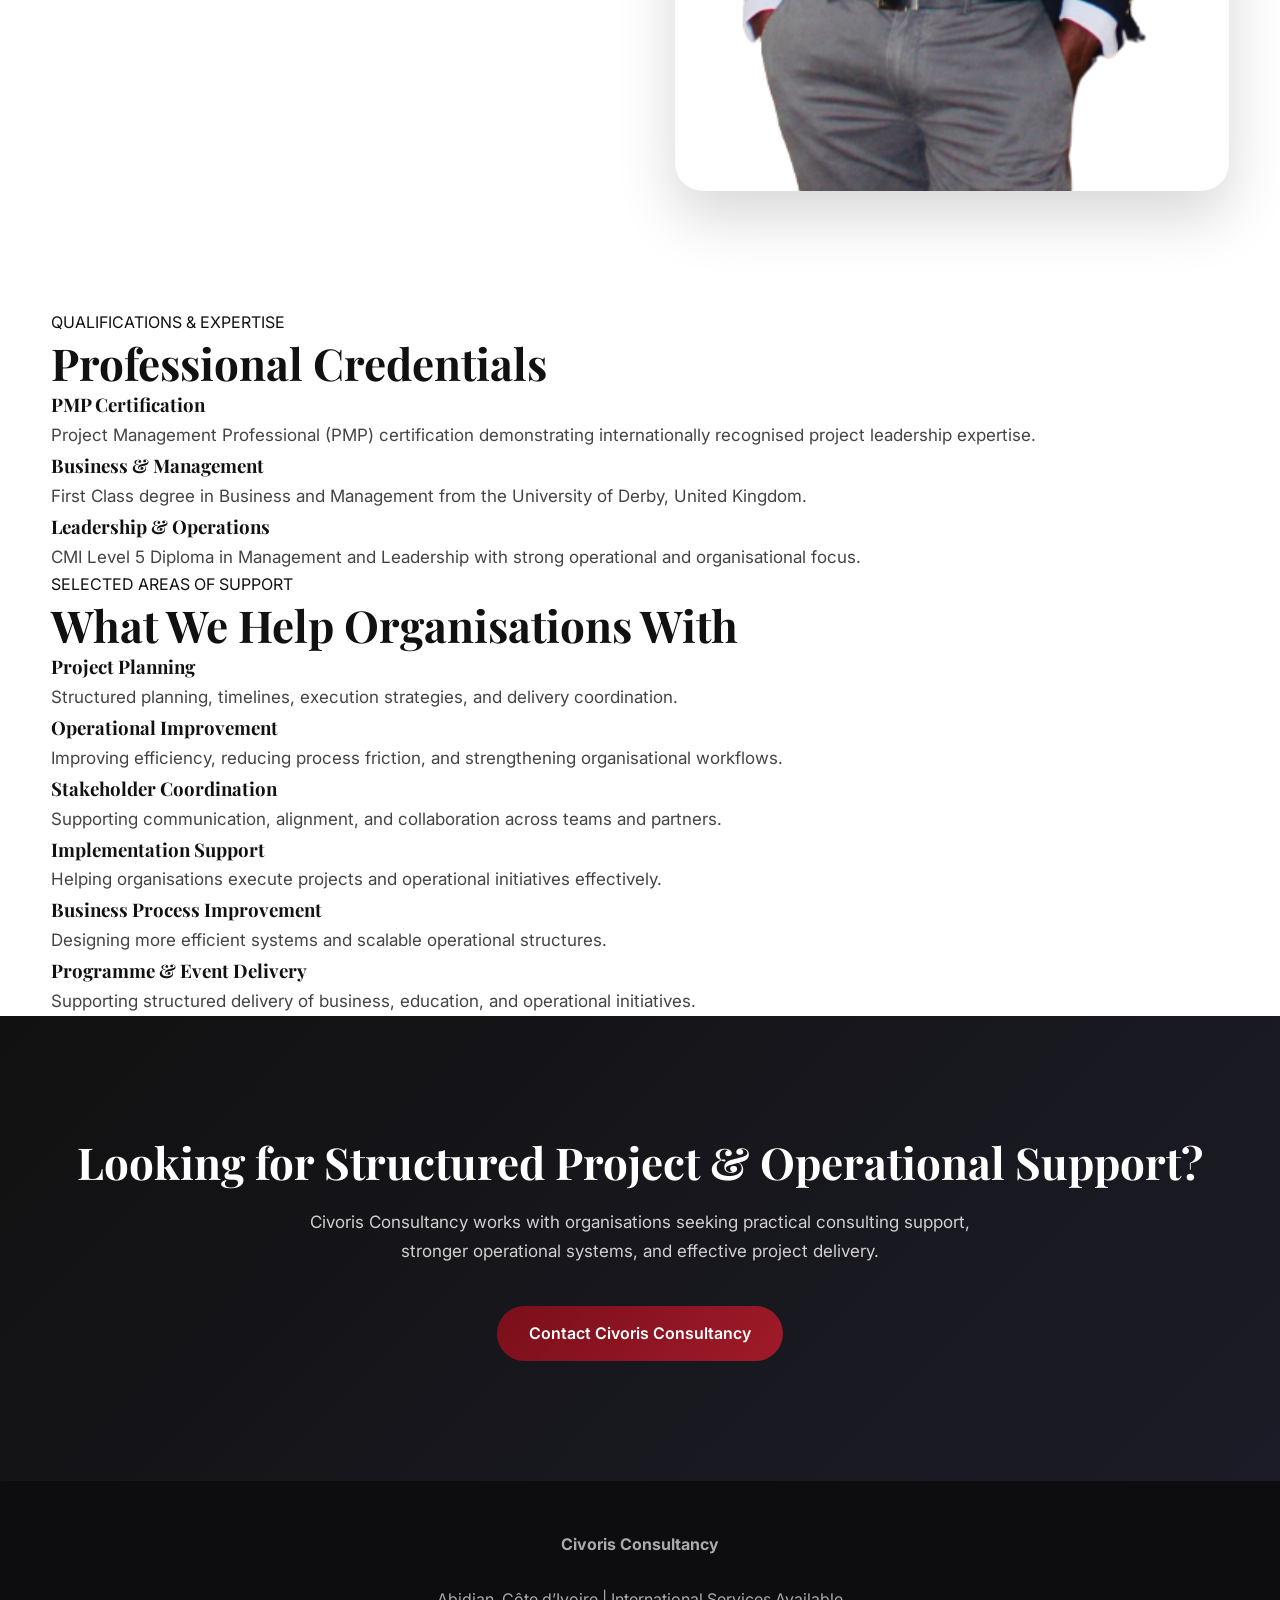
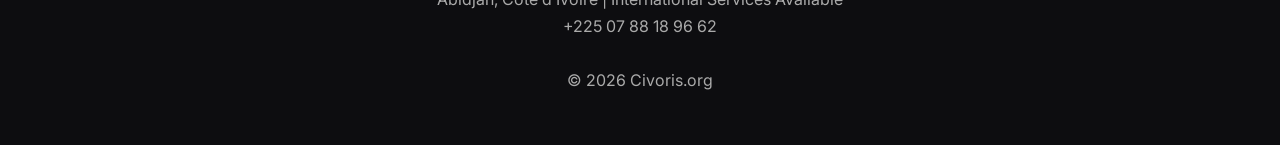
==== commit a049da93: "About updated v5" ====
--- a/about/about.html
+++ b/about/about.html
@@ -1,15 +1,18 @@
 <!DOCTYPE html>
 <html lang="en">
+
 <head>
 
 <meta charset="UTF-8">
 <meta name="viewport" content="width=device-width, initial-scale=1.0">
 
-<title>About | Civoris Consultancy</title>
+<title>
+About | Civoris Consultancy | Project Management & Business Consulting
+</title>
 
 <meta
 name="description"
-content="Learn more about Civoris Consultancy and its PMP-certified project management and business consulting expertise.">
+content="Learn more about Civoris Consultancy and its PMP-certified project management and business consulting expertise helping organisations improve operations, project delivery, and strategic execution.">
 
 <link
 href="https://fonts.googleapis.com/css2?family=Inter:wght@300;400;500;600;700&family=Playfair+Display:wght@600;700&display=swap"
@@ -17,26 +20,23 @@
 
 <link rel="stylesheet" href="style.css">
 
-<link rel="icon"
+<link
+rel="icon"
 type="image/png"
 href="/home_images/civoris_logo.jpeg">
 
-<meta name="theme-color" content="#7a0f1a">
-
 </head>
 
 <body>
 
-<!-- =========================
-     HEADER
-========================= -->
-
+<!-- HEADER -->
 <header>
 
 <nav id="navbar">
 
 <div class="container nav-container">
 
+<!-- LOGO -->
 <div class="logo">
 
 <a href="../index.html" class="logo-link">
@@ -61,6 +61,7 @@
 
 </div>
 
+<!-- NAVIGATION -->
 <ul>
 
 <li>
@@ -70,15 +71,48 @@
 </li>
 
 <li>
+<a class="nav-link"
+href="../business_and_project_consulting/business.html">
+
+Business & Project Consulting
+
+</a>
+</li>
+
+<li>
+<a class="nav-link"
+href="../Project_Management_Operations/civoris.html">
+
+Project Management Operations
+
+</a>
+</li>
+
+<li>
 <a class="nav-link active" href="#">
 About
 </a>
 </li>
 
 <li>
-<a class="nav-link" href="../contact/contact.html">
+<a class="nav-link"
+href="../how_it_works/how.html">
+
+How it works
+
+</a>
+</li>
+
+<li>
+
+<a
+class="nav-contact"
+href="../contact/contact.html">
+
 Contact
-</a>
+
+</a>
+
 </li>
 
 <li>
@@ -102,6 +136,7 @@
 
 </ul>
 
+<!-- HAMBURGER -->
 <button
 class="hamburger"
 id="hamb"
@@ -118,10 +153,7 @@
 
 </header>
 
-<!-- =========================
-     MOBILE MENU
-========================= -->
-
+<!-- MOBILE MENU -->
 <div id="mobilePanel" aria-hidden="true">
 
 <nav class="mobile-nav">
@@ -130,13 +162,44 @@
 Home
 </a>
 
-<a href="#" class="mobile-link active-mobile">
+<a
+href="../business_and_project_consulting/business.html"
+class="mobile-link">
+
+Business & Project Consulting
+
+</a>
+
+<a
+href="../Project_Management_Operations/civoris.html"
+class="mobile-link">
+
+Project Management Operations
+
+</a>
+
+<a
+href="../about/about.html"
+class="mobile-link active-mobile">
+
 About
-</a>
-
-<a href="../contact/contact.html"
+
+</a>
+
+<a
+href="../how_it_works/how.html"
+class="mobile-link">
+
+How it works
+
+</a>
+
+<a
+href="../contact/contact.html"
 class="mobile-contact">
+
 Contact
+
 </a>
 
 <button
@@ -158,10 +221,9 @@
 
 </div>
 
-<!-- =========================
-     HERO
-========================= -->
-
+<main>
+
+<!-- HERO -->
 <section class="page-hero">
 
 <div class="container fade-in">
@@ -177,16 +239,18 @@
 <h1 data-i18n="heroTitle">
 
 Helping Organisations Deliver Projects,
-Improve Operations, and Achieve Strategic Results
+Improve Operations,
+and Achieve Strategic Results
 
 </h1>
 
 <p data-i18n="heroText">
 
-Civoris Consultancy provides structured
-project management and business consulting
-support to organisations seeking operational
-clarity, efficient execution, and sustainable growth.
+Civoris Consultancy provides structured project
+management and business consulting support to
+organisations seeking operational clarity,
+efficient execution,
+and sustainable growth.
 
 </p>
 
@@ -202,7 +266,7 @@
 </a>
 
 <a
-href="#"
+href="../Project_Management_Operations/civoris.html"
 class="btn-outline"
 data-i18n="heroBtn2">
 
@@ -216,10 +280,7 @@
 
 </section>
 
-<!-- =========================
-     INTRO
-========================= -->
-
+<!-- INTRO -->
 <section class="intro-section">
 
 <div class="container intro-grid fade-in">
@@ -242,18 +303,49 @@
 
 <p data-i18n="introText1">
 
-I am a PMP-certified project management
-and business consulting professional with over
-15 years of international experience.
+I am a PMP-certified project management and business consulting professional with over 15 years of international experience supporting organisations across Europe, Asia, and Africa.
 
 </p>
 
 <p data-i18n="introText2">
 
-My work focuses on helping organisations
-improve operational efficiency and strengthen project delivery.
-
-</p>
+My work focuses on helping organisations improve operational efficiency, strengthen project delivery, optimise internal processes, and implement practical business solutions aligned with strategic goals.
+
+</p>
+
+<div class="credibility-strip">
+
+<div class="credibility-item">
+
+<span>
+15+
+</span>
+
+Years Experience
+
+</div>
+
+<div class="credibility-item">
+
+<span>
+3
+</span>
+
+Continents
+
+</div>
+
+<div class="credibility-item">
+
+<span>
+PMP
+</span>
+
+Certified
+
+</div>
+
+</div>
 
 </div>
 
@@ -269,10 +361,171 @@
 
 </section>
 
-<!-- =========================
-     CTA
-========================= -->
-
+<!-- QUALIFICATIONS -->
+<section class="qualifications">
+
+<div class="container fade-in">
+
+<div
+class="section-tag center"
+data-i18n="qualificationsTag">
+
+QUALIFICATIONS & EXPERTISE
+
+</div>
+
+<h2
+class="center-title"
+data-i18n="qualificationsTitle">
+
+Professional Credentials
+
+</h2>
+
+<div class="values-grid">
+
+<div class="value-box">
+
+<h3 data-i18n="qual1Title">
+PMP Certification
+</h3>
+
+<p data-i18n="qual1Text">
+Project Management Professional certification.
+</p>
+
+</div>
+
+<div class="value-box">
+
+<h3 data-i18n="qual2Title">
+Business & Management
+</h3>
+
+<p data-i18n="qual2Text">
+First Class degree in Business and Management.
+</p>
+
+</div>
+
+<div class="value-box">
+
+<h3 data-i18n="qual3Title">
+Leadership & Operations
+</h3>
+
+<p data-i18n="qual3Text">
+CMI Level 5 Diploma in Management and Leadership.
+</p>
+
+</div>
+
+</div>
+
+</div>
+
+</section>
+
+<!-- SUPPORT -->
+<section>
+
+<div class="container fade-in">
+
+<div
+class="section-tag"
+data-i18n="supportTag">
+
+SELECTED AREAS OF SUPPORT
+
+</div>
+
+<h2 data-i18n="supportTitle">
+
+What We Help Organisations With
+
+</h2>
+
+<div class="support-grid">
+
+<div class="support-card">
+
+<h3 data-i18n="support1Title">
+Project Planning
+</h3>
+
+<p data-i18n="support1Text">
+Structured planning and delivery coordination.
+</p>
+
+</div>
+
+<div class="support-card">
+
+<h3 data-i18n="support2Title">
+Operational Improvement
+</h3>
+
+<p data-i18n="support2Text">
+Improving efficiency and organisational workflows.
+</p>
+
+</div>
+
+<div class="support-card">
+
+<h3 data-i18n="support3Title">
+Stakeholder Coordination
+</h3>
+
+<p data-i18n="support3Text">
+Supporting communication and alignment.
+</p>
+
+</div>
+
+<div class="support-card">
+
+<h3 data-i18n="support4Title">
+Implementation Support
+</h3>
+
+<p data-i18n="support4Text">
+Helping organisations execute projects effectively.
+</p>
+
+</div>
+
+<div class="support-card">
+
+<h3 data-i18n="support5Title">
+Business Process Improvement
+</h3>
+
+<p data-i18n="support5Text">
+Designing efficient operational systems.
+</p>
+
+</div>
+
+<div class="support-card">
+
+<h3 data-i18n="support6Title">
+Programme & Event Delivery
+</h3>
+
+<p data-i18n="support6Text">
+Supporting business and operational initiatives.
+</p>
+
+</div>
+
+</div>
+
+</div>
+
+</section>
+
+<!-- CTA -->
 <section class="cta-section">
 
 <div class="container fade-in">
@@ -285,8 +538,7 @@
 
 <p data-i18n="ctaText">
 
-Civoris Consultancy works with organisations
-seeking practical consulting support.
+Civoris Consultancy works with organisations seeking practical consulting support, stronger operational systems, and effective project delivery.
 
 </p>
 
@@ -303,10 +555,6 @@
 
 </section>
 
-<!-- =========================
-     FOOTER
-========================= -->
-
 <footer>
 
 <div class="container">
@@ -317,15 +565,22 @@
 
 <br><br>
 
-Abidjan, Côte d’Ivoire
+Abidjan, Côte d’Ivoire |
+International Services Available
 
 <br>
 
++225 07 88 18 96 62
+
+<br><br>
+
 © 2026 Civoris.org
 
 </div>
 
 </footer>
+
+</main>
 
 <script src="script.js"></script>
 
--- a/about/style.css
+++ b/about/style.css
@@ -244,7 +244,7 @@
 
 cursor:pointer;
 
-transition:var(--transition);
+transition:all .35s ease;
 
 min-width:90px;
 
@@ -267,9 +267,7 @@
 }
 
 .lang-flag{
-
 font-size:16px;
-
 }
 
 /* =========================
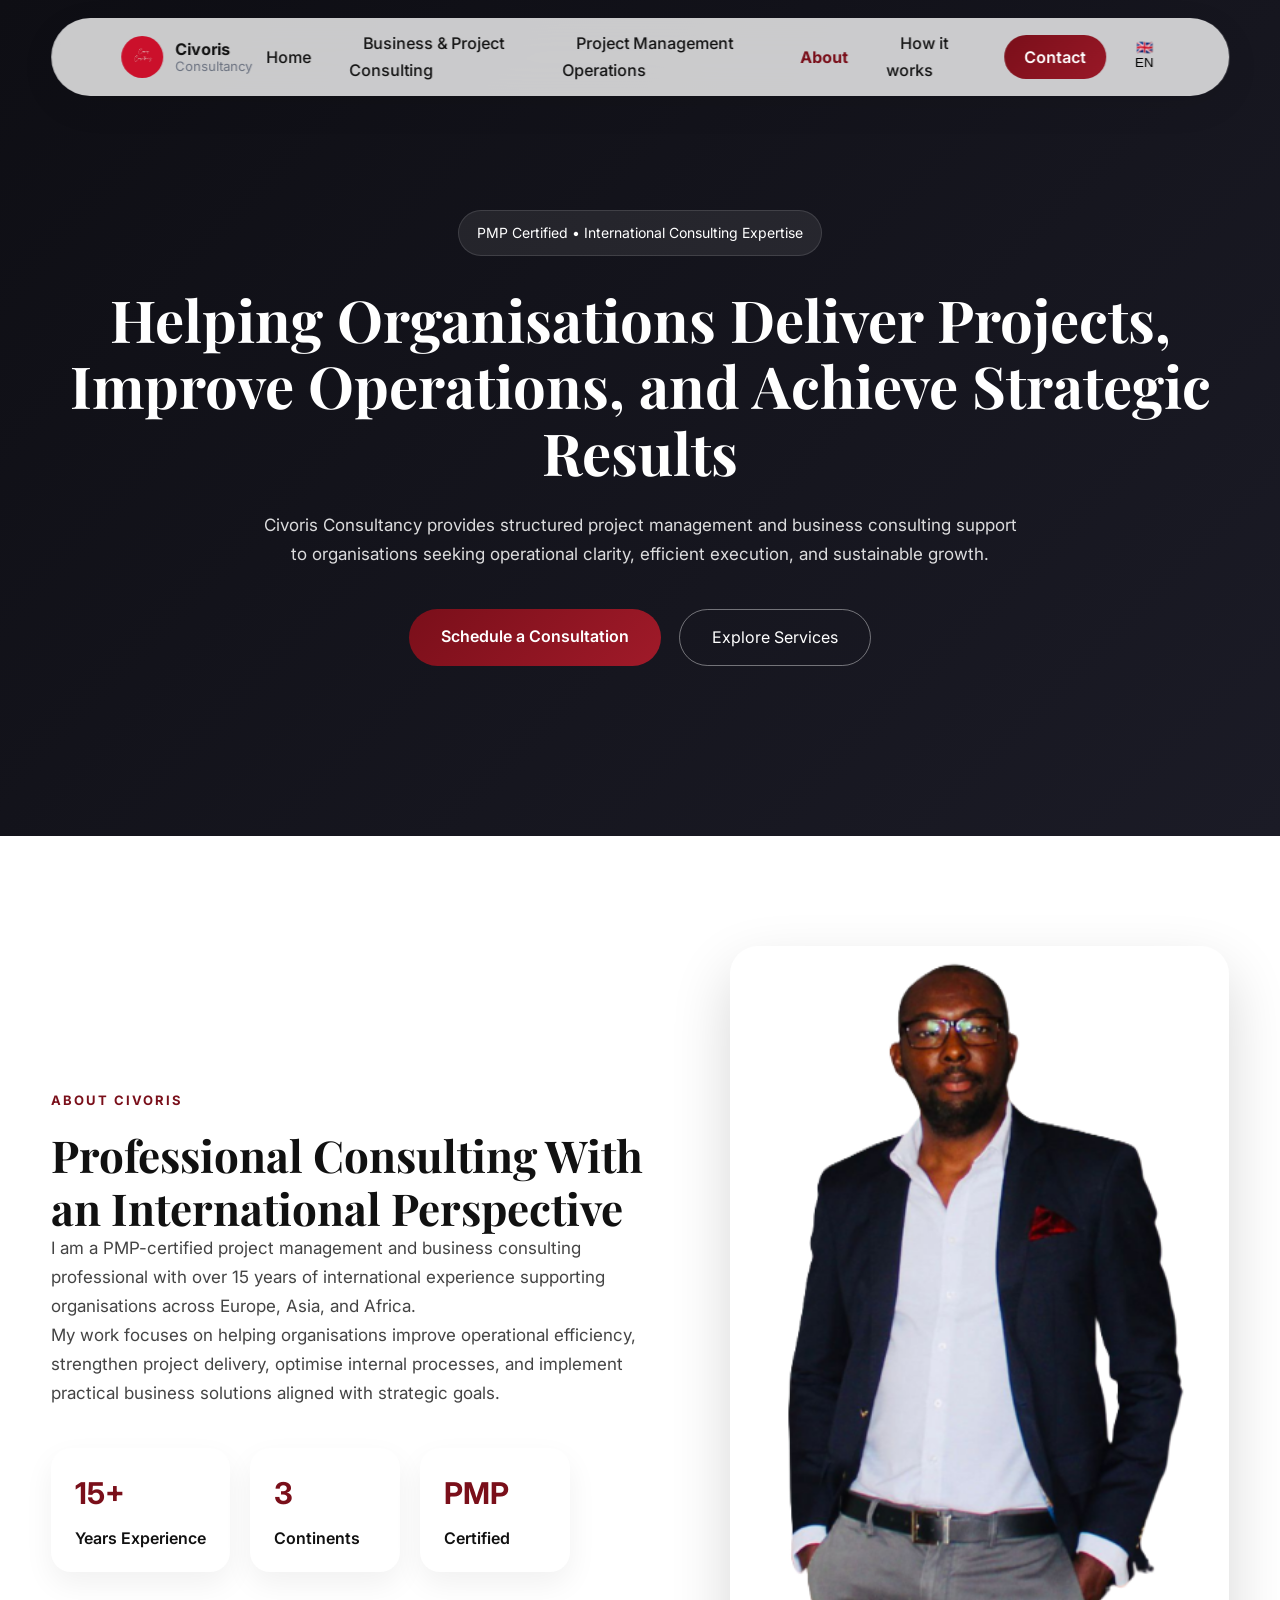
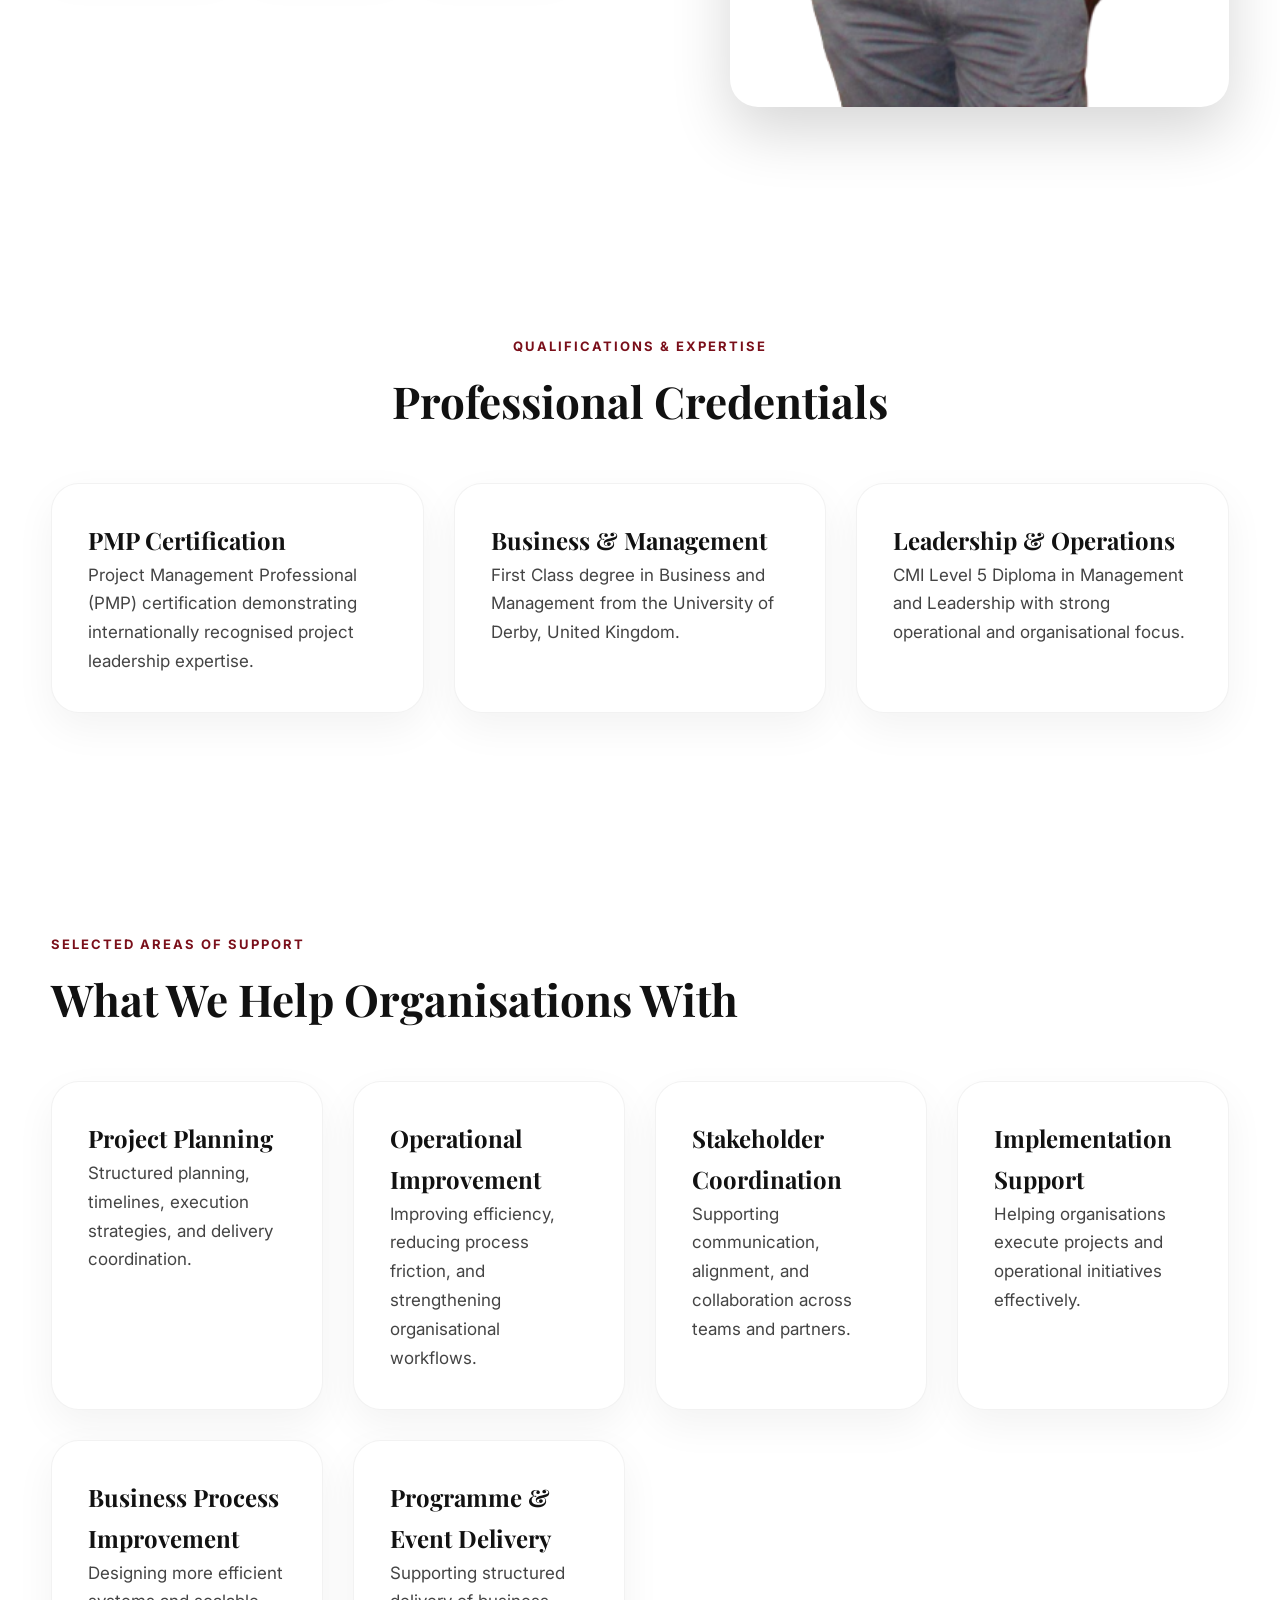
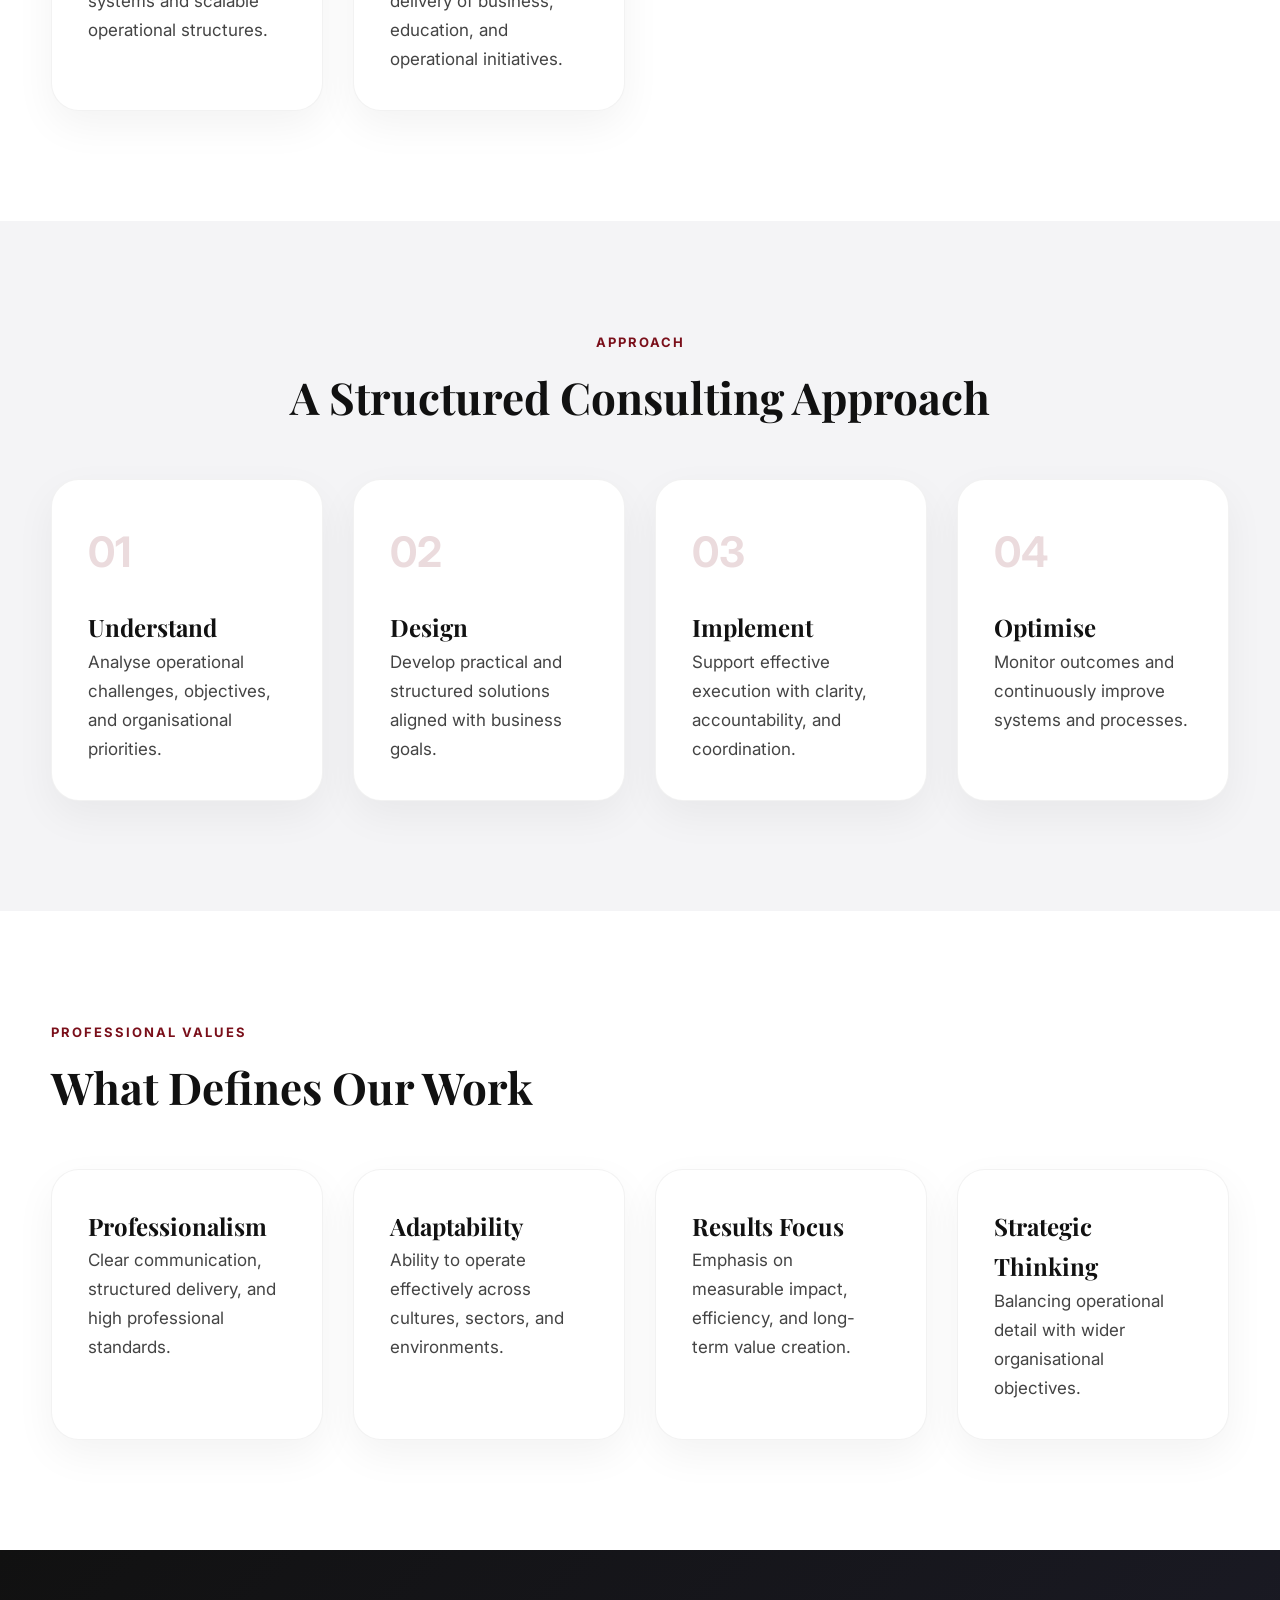
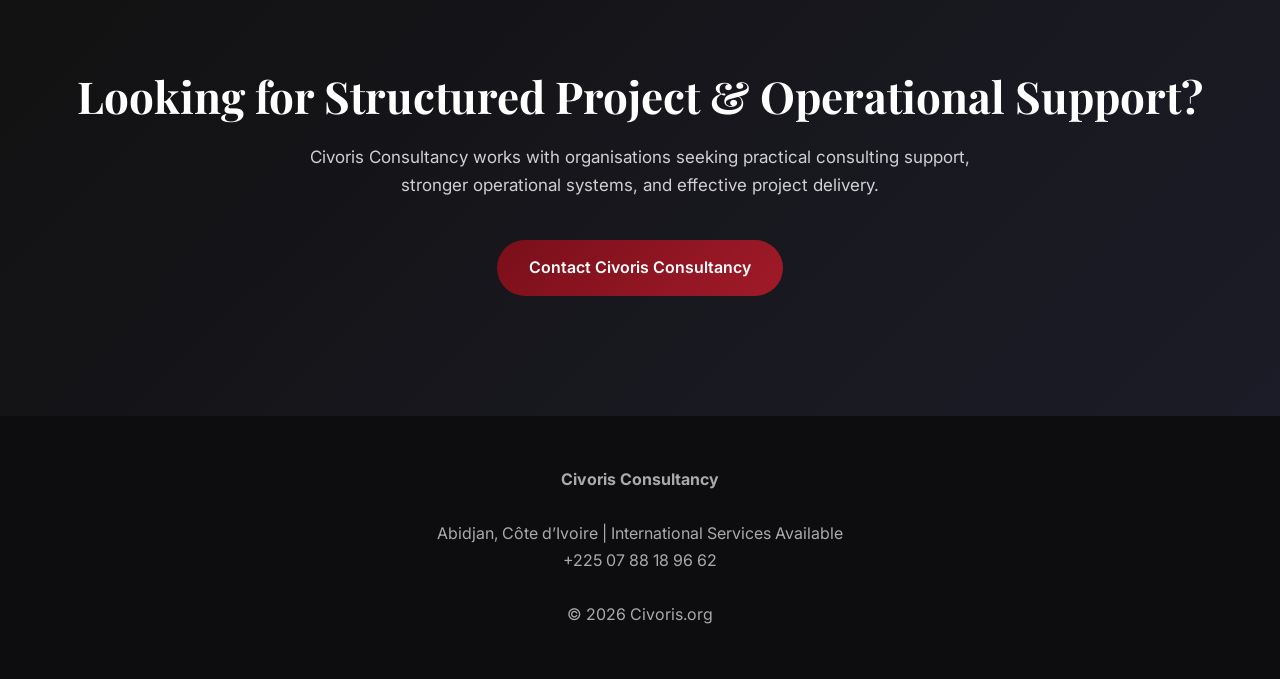
==== commit 9e6311c5: "About updated v6" ====
--- a/about/about.html
+++ b/about/about.html
@@ -65,14 +65,16 @@
 <ul>
 
 <li>
-<a class="nav-link" href="../index.html">
+<a class="nav-link" href="../index.html" data-i18n="navHome">
 Home
 </a>
 </li>
 
 <li>
-<a class="nav-link"
-href="../business_and_project_consulting/business.html">
+<a
+class="nav-link"
+href="../business_and_project_consulting/business.html"
+data-i18n="navBusiness">
 
 Business & Project Consulting
 
@@ -80,8 +82,10 @@
 </li>
 
 <li>
-<a class="nav-link"
-href="../Project_Management_Operations/civoris.html">
+<a
+class="nav-link"
+href="../Project_Management_Operations/civoris.html"
+data-i18n="navOperations">
 
 Project Management Operations
 
@@ -89,14 +93,16 @@
 </li>
 
 <li>
-<a class="nav-link active" href="#">
+<a class="nav-link active" href="#" data-i18n="navAbout">
 About
 </a>
 </li>
 
 <li>
-<a class="nav-link"
-href="../how_it_works/how.html">
+<a
+class="nav-link"
+href="../how_it_works/how.html"
+data-i18n="navHow">
 
 How it works
 
@@ -107,7 +113,8 @@
 
 <a
 class="nav-contact"
-href="../contact/contact.html">
+href="../contact/contact.html"
+data-i18n="navContact">
 
 Contact
 
@@ -122,13 +129,19 @@
 class="lang-switch"
 id="langToggle">
 
-<span class="lang-flag">
-🇬🇧
-</span>
-
-<span class="lang-text">
+<div class="lang-track">
+
+<div class="lang-thumb"></div>
+
+<span class="lang-option active-lang">
 EN
 </span>
+
+<span class="lang-option">
+FR
+</span>
+
+</div>
 
 </button>
 
@@ -158,13 +171,19 @@
 
 <nav class="mobile-nav">
 
-<a href="../index.html" class="mobile-link">
+<a
+href="../index.html"
+class="mobile-link"
+data-i18n="navHome">
+
 Home
+
 </a>
 
 <a
 href="../business_and_project_consulting/business.html"
-class="mobile-link">
+class="mobile-link"
+data-i18n="navBusiness">
 
 Business & Project Consulting
 
@@ -172,7 +191,8 @@
 
 <a
 href="../Project_Management_Operations/civoris.html"
-class="mobile-link">
+class="mobile-link"
+data-i18n="navOperations">
 
 Project Management Operations
 
@@ -180,7 +200,8 @@
 
 <a
 href="../about/about.html"
-class="mobile-link active-mobile">
+class="mobile-link active-mobile"
+data-i18n="navAbout">
 
 About
 
@@ -188,7 +209,8 @@
 
 <a
 href="../how_it_works/how.html"
-class="mobile-link">
+class="mobile-link"
+data-i18n="navHow">
 
 How it works
 
@@ -196,7 +218,8 @@
 
 <a
 href="../contact/contact.html"
-class="mobile-contact">
+class="mobile-contact"
+data-i18n="navContact">
 
 Contact
 
@@ -207,13 +230,7 @@
 class="mobile-lang"
 id="mobileLangToggle">
 
-<span class="lang-flag">
-🇬🇧
-</span>
-
-<span class="lang-text">
-EN
-</span>
+🌐 EN / FR
 
 </button>
 
@@ -321,7 +338,9 @@
 15+
 </span>
 
+<div data-i18n="cred1">
 Years Experience
+</div>
 
 </div>
 
@@ -331,7 +350,9 @@
 3
 </span>
 
+<div data-i18n="cred2">
 Continents
+</div>
 
 </div>
 
@@ -341,7 +362,9 @@
 PMP
 </span>
 
+<div data-i18n="cred3">
 Certified
+</div>
 
 </div>
 
@@ -391,7 +414,7 @@
 </h3>
 
 <p data-i18n="qual1Text">
-Project Management Professional certification.
+Project Management Professional certification demonstrating internationally recognised project leadership expertise.
 </p>
 
 </div>
@@ -403,7 +426,7 @@
 </h3>
 
 <p data-i18n="qual2Text">
-First Class degree in Business and Management.
+First Class degree in Business and Management from the University of Derby, United Kingdom.
 </p>
 
 </div>
@@ -415,7 +438,7 @@
 </h3>
 
 <p data-i18n="qual3Text">
-CMI Level 5 Diploma in Management and Leadership.
+CMI Level 5 Diploma in Management and Leadership with strong operational and organisational focus.
 </p>
 
 </div>
@@ -454,7 +477,7 @@
 </h3>
 
 <p data-i18n="support1Text">
-Structured planning and delivery coordination.
+Structured planning, timelines, execution strategies, and delivery coordination.
 </p>
 
 </div>
@@ -466,7 +489,7 @@
 </h3>
 
 <p data-i18n="support2Text">
-Improving efficiency and organisational workflows.
+Improving efficiency, reducing process friction, and strengthening organisational workflows.
 </p>
 
 </div>
@@ -478,7 +501,7 @@
 </h3>
 
 <p data-i18n="support3Text">
-Supporting communication and alignment.
+Supporting communication, alignment, and collaboration across teams and partners.
 </p>
 
 </div>
@@ -490,7 +513,7 @@
 </h3>
 
 <p data-i18n="support4Text">
-Helping organisations execute projects effectively.
+Helping organisations execute projects and operational initiatives effectively.
 </p>
 
 </div>
@@ -502,7 +525,7 @@
 </h3>
 
 <p data-i18n="support5Text">
-Designing efficient operational systems.
+Designing more efficient systems and scalable operational structures.
 </p>
 
 </div>
@@ -514,7 +537,175 @@
 </h3>
 
 <p data-i18n="support6Text">
-Supporting business and operational initiatives.
+Supporting structured delivery of business, education, and operational initiatives.
+</p>
+
+</div>
+
+</div>
+
+</div>
+
+</section>
+
+<!-- APPROACH -->
+<section class="approach-section">
+
+<div class="container fade-in">
+
+<div
+class="section-tag center"
+data-i18n="approachTag">
+
+APPROACH
+
+</div>
+
+<h2
+class="center-title"
+data-i18n="approachTitle">
+
+A Structured Consulting Approach
+
+</h2>
+
+<div class="approach-grid">
+
+<div class="approach-step">
+
+<div class="step-number">
+01
+</div>
+
+<h3 data-i18n="step1Title">
+Understand
+</h3>
+
+<p data-i18n="step1Text">
+Analyse operational challenges, objectives, and organisational priorities.
+</p>
+
+</div>
+
+<div class="approach-step">
+
+<div class="step-number">
+02
+</div>
+
+<h3 data-i18n="step2Title">
+Design
+</h3>
+
+<p data-i18n="step2Text">
+Develop practical and structured solutions aligned with business goals.
+</p>
+
+</div>
+
+<div class="approach-step">
+
+<div class="step-number">
+03
+</div>
+
+<h3 data-i18n="step3Title">
+Implement
+</h3>
+
+<p data-i18n="step3Text">
+Support effective execution with clarity, accountability, and coordination.
+</p>
+
+</div>
+
+<div class="approach-step">
+
+<div class="step-number">
+04
+</div>
+
+<h3 data-i18n="step4Title">
+Optimise
+</h3>
+
+<p data-i18n="step4Text">
+Monitor outcomes and continuously improve systems and processes.
+</p>
+
+</div>
+
+</div>
+
+</div>
+
+</section>
+
+<!-- VALUES -->
+<section>
+
+<div class="container fade-in">
+
+<div
+class="section-tag"
+data-i18n="valuesTag">
+
+PROFESSIONAL VALUES
+
+</div>
+
+<h2 data-i18n="valuesTitle">
+
+What Defines Our Work
+
+</h2>
+
+<div class="values-grid">
+
+<div class="value-box">
+
+<h3 data-i18n="value1Title">
+Professionalism
+</h3>
+
+<p data-i18n="value1Text">
+Clear communication, structured delivery, and high professional standards.
+</p>
+
+</div>
+
+<div class="value-box">
+
+<h3 data-i18n="value2Title">
+Adaptability
+</h3>
+
+<p data-i18n="value2Text">
+Ability to operate effectively across cultures, sectors, and environments.
+</p>
+
+</div>
+
+<div class="value-box">
+
+<h3 data-i18n="value3Title">
+Results Focus
+</h3>
+
+<p data-i18n="value3Text">
+Emphasis on measurable impact, efficiency, and long-term value creation.
+</p>
+
+</div>
+
+<div class="value-box">
+
+<h3 data-i18n="value4Title">
+Strategic Thinking
+</h3>
+
+<p data-i18n="value4Text">
+Balancing operational detail with wider organisational objectives.
 </p>
 
 </div>
--- a/about/style.css
+++ b/about/style.css
@@ -47,45 +47,39 @@
 
 }
 
-/* =========================
-   TYPOGRAPHY
-========================= */
+/* TYPOGRAPHY */
 
 h1,h2,h3{
 
 font-family:'Playfair Display',serif;
-
 font-weight:700;
 
 }
 
 h1{
-
 font-size:clamp(36px,5vw,58px);
-
 line-height:1.15;
-
 }
 
 h2{
-
 font-size:clamp(30px,4vw,44px);
-
 line-height:1.2;
-
+}
+
+h3{
+font-size:24px;
 }
 
 p{
-
 font-size:17px;
-
 color:#444;
-
-}
-
-/* =========================
-   NAVBAR
-========================= */
+}
+
+section{
+padding:110px 0;
+}
+
+/* NAVBAR */
 
 #navbar{
 
@@ -146,7 +140,6 @@
 .logo img{
 
 height:42px;
-
 border-radius:50%;
 
 }
@@ -161,17 +154,13 @@
 }
 
 .brand-main{
-
 font-weight:700;
 color:var(--black);
-
 }
 
 .brand-sub{
-
 font-size:13px;
 color:var(--muted);
-
 }
 
 nav ul{
@@ -187,12 +176,11 @@
 .nav-link{
 
 text-decoration:none;
-
 color:var(--black);
 
 font-weight:500;
 
-padding:8px 12px;
+padding:10px 14px;
 
 border-radius:20px;
 
@@ -203,7 +191,6 @@
 .nav-link:hover{
 
 background:rgba(122,15,26,.06);
-
 color:var(--burgundy);
 
 }
@@ -211,68 +198,120 @@
 .active{
 
 color:var(--burgundy);
-
 font-weight:700;
 
 }
 
-/* =========================
-   LANGUAGE TOGGLE
-========================= */
-
-.lang-switch,
-.mobile-lang{
+.nav-contact{
+
+background:linear-gradient(
+135deg,
+var(--burgundy),
+#991827
+);
+
+color:white;
+
+padding:12px 20px;
+
+border-radius:50px;
+
+text-decoration:none;
+
+font-weight:600;
+
+transition:var(--transition);
+
+}
+
+.nav-contact:hover{
+
+transform:translateY(-2px);
+
+box-shadow:
+0 10px 25px rgba(122,15,26,.25);
+
+}
+
+/* LANGUAGE SWITCH */
+
+.lang-switch{
+
+border:none;
+
+background:transparent;
+
+cursor:pointer;
+
+}
+
+.lang-track{
+
+position:relative;
 
 display:flex;
 align-items:center;
-justify-content:center;
-gap:8px;
-
-padding:10px 18px;
-
-border:none;
+gap:12px;
+
+padding:6px;
 
 border-radius:50px;
 
 background:
 rgba(122,15,26,.08);
 
-color:var(--burgundy);
+min-width:92px;
+
+overflow:hidden;
+
+}
+
+.lang-thumb{
+
+position:absolute;
+
+left:6px;
+top:6px;
+
+width:38px;
+height:32px;
+
+border-radius:40px;
+
+background:var(--burgundy);
+
+transition:all .35s ease;
+
+}
+
+.lang-track.fr .lang-thumb{
+left:48px;
+}
+
+.lang-option{
+
+position:relative;
+
+z-index:2;
+
+width:38px;
+
+text-align:center;
 
 font-size:13px;
 font-weight:700;
 
-cursor:pointer;
-
-transition:all .35s ease;
-
-min-width:90px;
-
-backdrop-filter:blur(10px);
-
-}
-
-.lang-switch:hover,
-.mobile-lang:hover{
-
-background:var(--burgundy);
-
+color:var(--burgundy);
+
+transition:var(--transition);
+
+}
+
+.active-lang{
 color:white;
-
-transform:translateY(-2px);
-
-box-shadow:
-0 10px 25px rgba(122,15,26,.25);
-
-}
-
-.lang-flag{
-font-size:16px;
-}
-
-/* =========================
-   HERO
-========================= */
+}
+
+/* HERO */
 
 .page-hero{
 
@@ -328,9 +367,7 @@
 
 }
 
-/* =========================
-   BUTTONS
-========================= */
+/* BUTTONS */
 
 .btn-primary{
 
@@ -361,11 +398,14 @@
 
 transform:translateY(-3px);
 
+box-shadow:
+0 15px 30px rgba(122,15,26,.25);
+
 }
 
 .btn-outline{
 
-border:1px solid white;
+border:1px solid rgba(255,255,255,.4);
 
 padding:14px 32px;
 
@@ -382,31 +422,48 @@
 .btn-outline:hover{
 
 background:white;
-
 color:var(--black);
 
 }
 
-/* =========================
-   INTRO
-========================= */
+/* INTRO */
 
 .intro-section{
-
 padding:110px 0;
-
 }
 
 .intro-grid{
 
 display:grid;
 
-grid-template-columns:1fr 1fr;
+grid-template-columns:1.1fr .9fr;
 
 gap:70px;
 
 align-items:center;
 
+}
+
+.section-tag{
+
+font-size:13px;
+font-weight:700;
+
+letter-spacing:2px;
+
+color:var(--burgundy);
+
+margin-bottom:18px;
+
+}
+
+.center{
+text-align:center;
+}
+
+.center-title{
+text-align:center;
+margin-bottom:20px;
 }
 
 .founder-img-wrap img{
@@ -420,9 +477,110 @@
 
 }
 
-/* =========================
-   CTA
-========================= */
+.credibility-strip{
+
+display:flex;
+gap:20px;
+
+margin-top:40px;
+
+flex-wrap:wrap;
+
+}
+
+.credibility-item{
+
+background:white;
+
+padding:20px 24px;
+
+border-radius:20px;
+
+box-shadow:
+0 12px 30px rgba(0,0,0,.06);
+
+font-weight:600;
+
+min-width:150px;
+
+}
+
+.credibility-item span{
+
+display:block;
+
+font-size:30px;
+font-weight:700;
+
+color:var(--burgundy);
+
+margin-bottom:6px;
+
+}
+
+/* CARDS */
+
+.values-grid,
+.support-grid,
+.approach-grid{
+
+display:grid;
+
+grid-template-columns:
+repeat(auto-fit,minmax(260px,1fr));
+
+gap:30px;
+
+margin-top:55px;
+
+}
+
+.value-box,
+.support-card,
+.approach-step{
+
+background:white;
+
+padding:36px;
+
+border-radius:28px;
+
+border:1px solid rgba(0,0,0,.05);
+
+box-shadow:
+0 15px 40px rgba(0,0,0,.05);
+
+transition:var(--transition);
+
+}
+
+.value-box:hover,
+.support-card:hover,
+.approach-step:hover{
+
+transform:translateY(-8px);
+
+box-shadow:
+0 25px 50px rgba(0,0,0,.08);
+
+}
+
+.approach-section{
+background:var(--light);
+}
+
+.step-number{
+
+font-size:42px;
+font-weight:700;
+
+color:rgba(122,15,26,.15);
+
+margin-bottom:20px;
+
+}
+
+/* CTA */
 
 .cta-section{
 
@@ -447,9 +605,7 @@
 
 }
 
-/* =========================
-   FOOTER
-========================= */
+/* FOOTER */
 
 footer{
 
@@ -463,9 +619,25 @@
 
 }
 
-/* =========================
-   MOBILE
-========================= */
+/* ANIMATION */
+
+.fade-in{
+
+opacity:0;
+transform:translateY(60px);
+
+transition:all 1s ease;
+
+}
+
+.fade-in.visible{
+
+opacity:1;
+transform:translateY(0);
+
+}
+
+/* MOBILE */
 
 .hamburger{
 display:none;
@@ -482,7 +654,159 @@
 }
 
 .hamburger{
-display:flex;
+
+display:flex;
+
+width:46px;
+height:46px;
+
+border:none;
+
+background:
+rgba(122,15,26,.08);
+
+border-radius:12px;
+
+align-items:center;
+justify-content:center;
+
+cursor:pointer;
+
+}
+
+.hamburger .bar,
+.hamburger .bar::before,
+.hamburger .bar::after{
+
+content:"";
+
+display:block;
+
+width:22px;
+height:2px;
+
+background:var(--burgundy);
+
+border-radius:2px;
+
+position:relative;
+
+}
+
+.hamburger .bar::before{
+position:absolute;
+top:-6px;
+}
+
+.hamburger .bar::after{
+position:absolute;
+top:6px;
+}
+
+#mobilePanel{
+
+display:block;
+
+position:fixed;
+
+top:88px;
+left:50%;
+
+transform:
+translateX(-50%)
+translateY(-18px)
+scale(.96);
+
+width:92%;
+
+background:rgba(255,255,255,.92);
+
+backdrop-filter:blur(20px);
+
+border-radius:28px;
+
+padding:22px;
+
+box-shadow:
+0 25px 60px rgba(0,0,0,.14);
+
+opacity:0;
+visibility:hidden;
+
+transition:
+opacity .35s ease,
+transform .4s ease,
+visibility .35s ease;
+
+z-index:999;
+
+}
+
+#mobilePanel.show{
+
+opacity:1;
+visibility:visible;
+
+transform:
+translateX(-50%)
+translateY(0)
+scale(1);
+
+}
+
+.mobile-nav{
+
+display:flex;
+flex-direction:column;
+gap:10px;
+
+}
+
+.mobile-link,
+.mobile-contact,
+.mobile-lang{
+
+display:flex;
+justify-content:center;
+align-items:center;
+
+padding:15px 18px;
+
+border-radius:16px;
+
+text-decoration:none;
+
+font-weight:600;
+
+border:none;
+
+cursor:pointer;
+
+}
+
+.mobile-link{
+
+background:#f7f7f8;
+
+color:var(--black);
+
+}
+
+.mobile-contact{
+
+background:var(--burgundy);
+
+color:white;
+
+}
+
+.mobile-lang{
+
+background:
+rgba(122,15,26,.08);
+
+color:var(--burgundy);
+
 }
 
 .intro-grid{
@@ -497,4 +821,9 @@
 font-size:36px;
 }
 
+.hero-actions{
+flex-direction:column;
+align-items:center;
+}
+
 }
